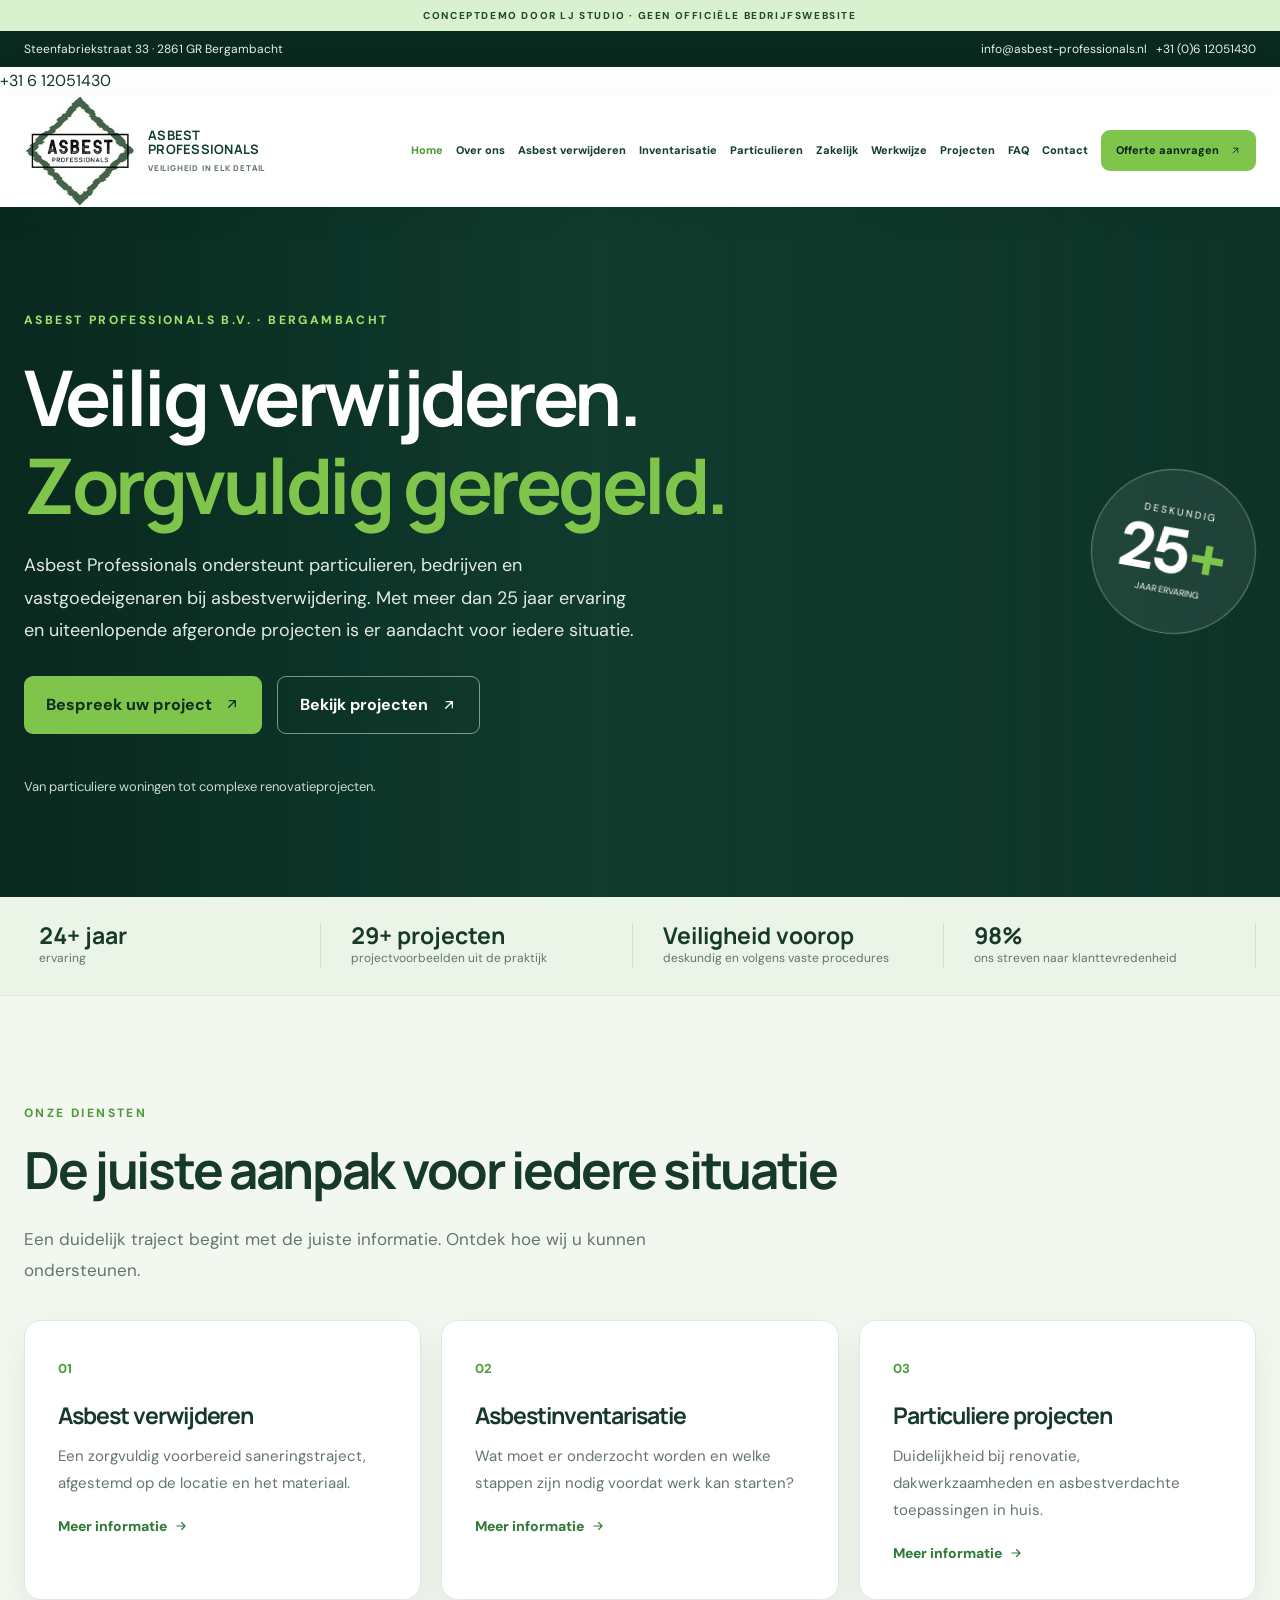
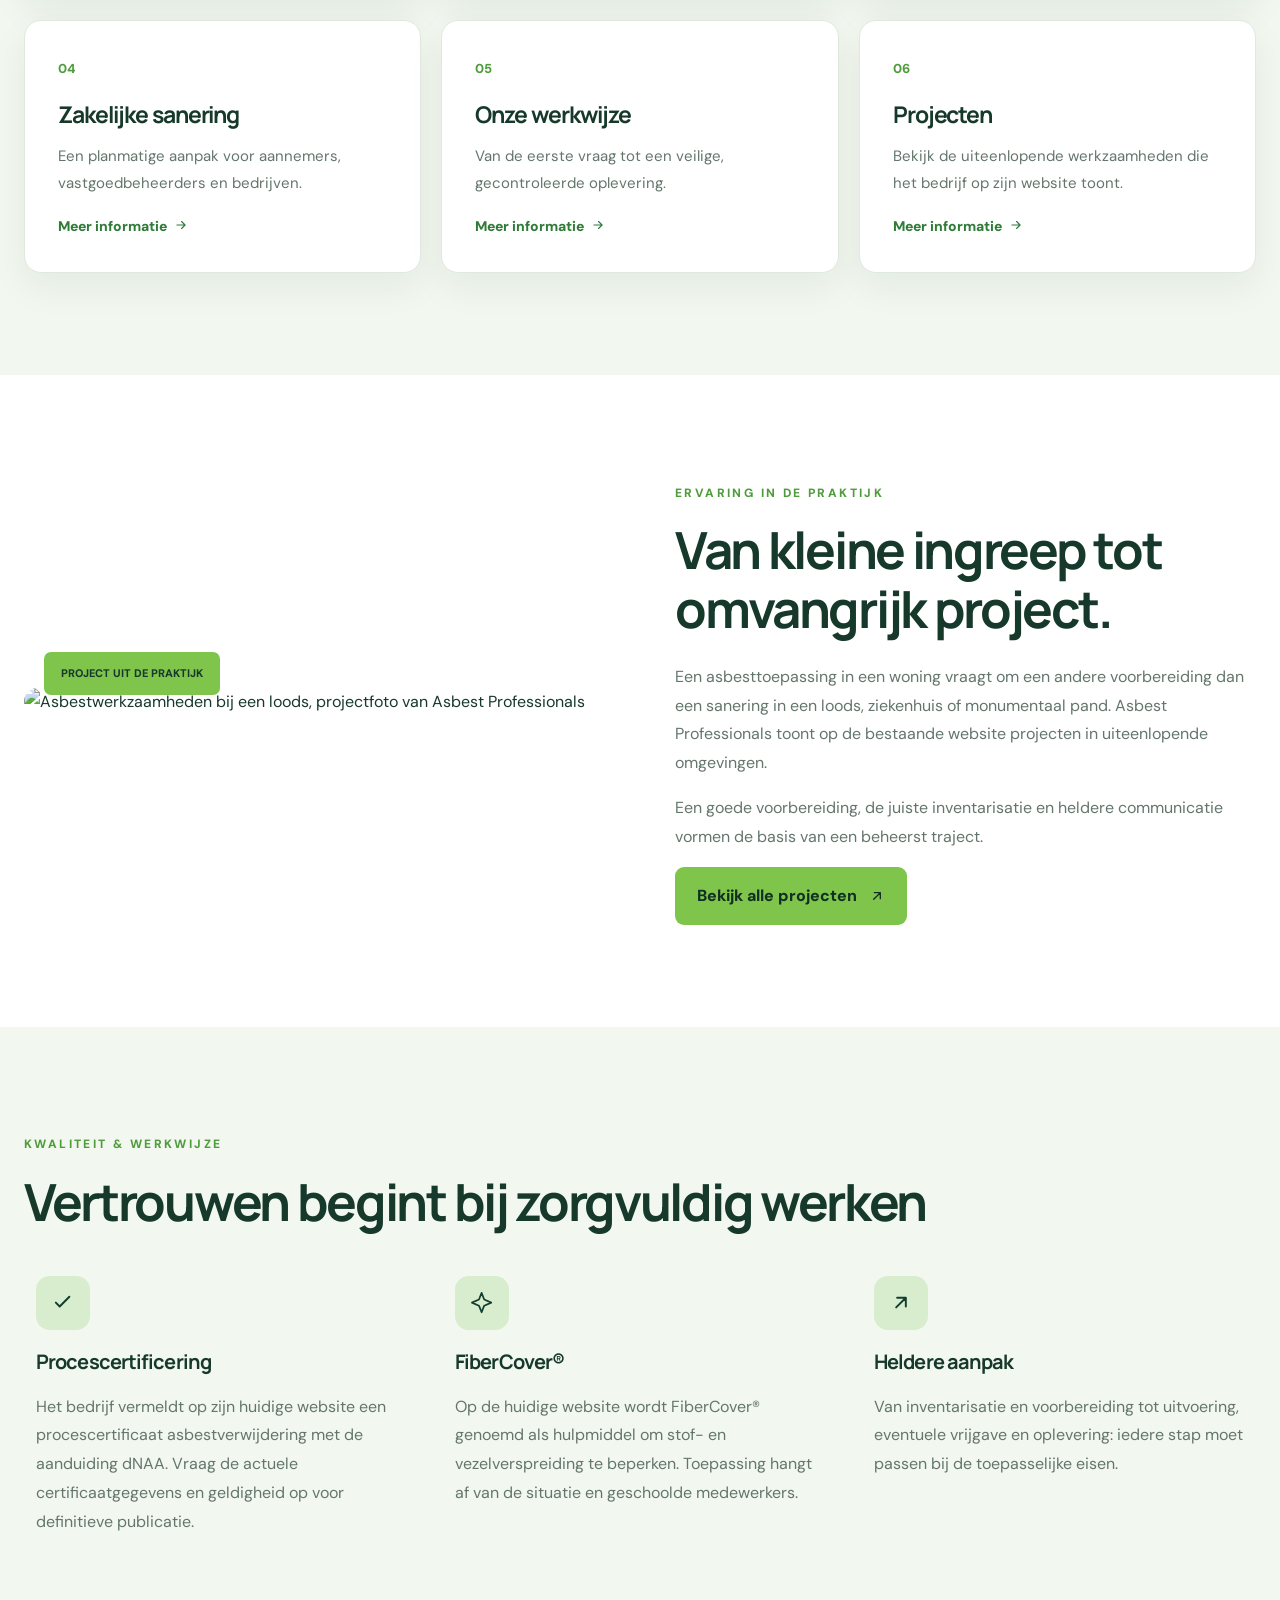
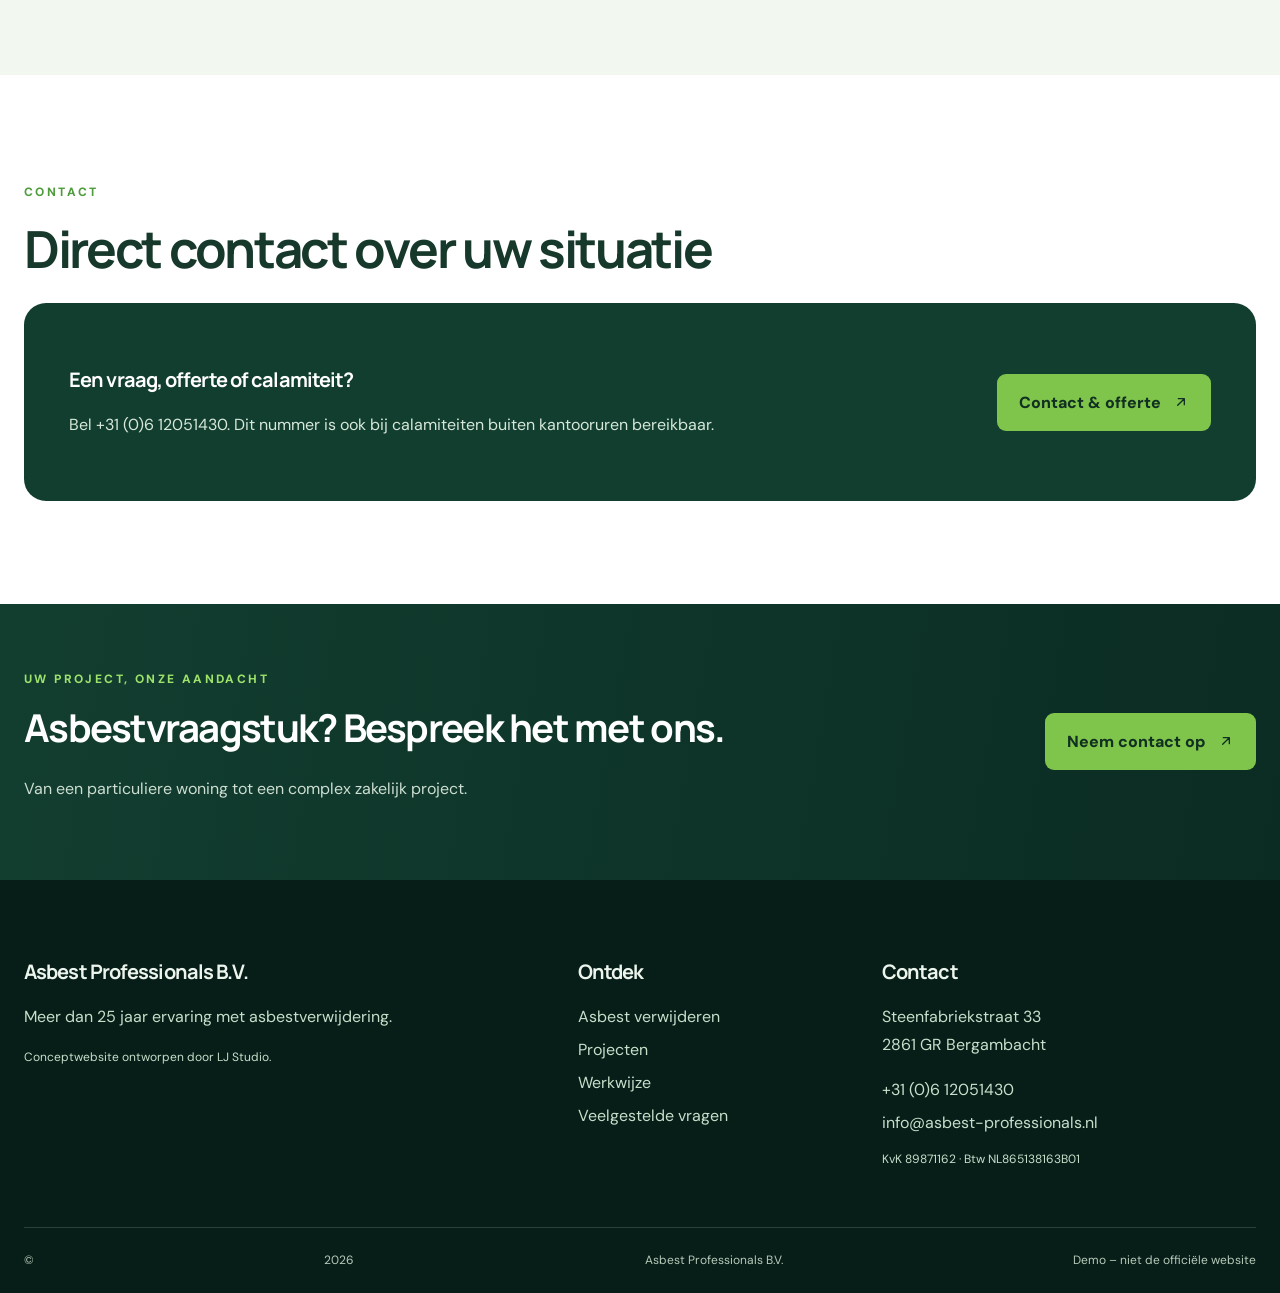
==== index.html @ bd868c4c "Update index.html" ====
<!DOCTYPE html>
<html lang="nl"><head><meta charset="utf-8"/><meta content="width=device-width,initial-scale=1" name="viewport"/><meta content="#123e30" name="theme-color"/><title>Asbest verwijderen in Bergambacht | Asbest Professionals B.V.</title><meta content="Asbest Professionals B.V. uit Bergambacht: asbestverwijdering voor particulieren en bedrijven. Bekijk projecten en vraag informatie aan." name="description"/><meta content="noindex,nofollow" name="robots"/><link href="https://www.asbest-professionals.nl/" rel="canonical"/><meta content="website" property="og:type"/><meta content="nl_NL" property="og:locale"/><meta content="Asbest verwijderen in Bergambacht" property="og:title"/><meta content="Asbest Professionals B.V. uit Bergambacht: asbestverwijdering voor particulieren en bedrijven. Bekijk projecten en vraag informatie aan." property="og:description"/><meta content="https://www.asbest-professionals.nl/" property="og:url"/><meta content="https://impro.usercontent.one/appid/oneComWsb/domain/asbest-professionals.nl/media/asbest-professionals.nl/onewebmedia/original-5F8E7474-5B0B-4ED8-800B-7B8C0228FE6B.jpeg?etag=%228b2d0-66694ba5%22&amp;quality=85&amp;sourceContentType=image%2Fjpeg" property="og:image"/><link href="./style.css" rel="stylesheet"/><script defer="" src="./script.js"></script><script type="application/ld+json">{"@context": "https://schema.org", "@type": "GeneralContractor", "name": "Asbest Professionals B.V.", "url": "https://www.asbest-professionals.nl/", "telephone": "+31612051430", "email": "info@asbest-professionals.nl", "address": {"@type": "PostalAddress", "streetAddress": "Steenfabriekstraat 33", "postalCode": "2861 GR", "addressLocality": "Bergambacht", "addressCountry": "NL"}}</script><style id="ljstudio-svg-icons">/* Consistente pictogrammen op mobiel, tablet en desktop */
.ui-arrow-icon{display:inline-block;width:1em;height:1em;min-width:1em;vertical-align:-.12em;flex:none;stroke:currentColor!important}
.ui-feature-icon{display:block;width:1.45rem;height:1.45rem;stroke:currentColor!important}
.icon-bubble .ui-arrow-icon{width:1.45rem;height:1.45rem}
a.button .ui-arrow-icon,a.ghost .ui-arrow-icon,a.nav-cta .ui-arrow-icon,a.text-link .ui-arrow-icon{margin-left:.28em}
.icon-bubble{display:inline-flex;align-items:center;justify-content:center}
</style></head><body><a class="skip" href="#inhoud">Direct naar inhoud</a><div class="demo">CONCEPTDEMO DOOR LJ STUDIO · GEEN OFFICIËLE BEDRIJFSWEBSITE</div><div class="utility"><div class="wrap"><span>Steenfabriekstraat 33 · 2861 GR Bergambacht</span><span><a href="mailto:info@asbest-professionals.nl">info@asbest-professionals.nl</a>   <a href="tel:+31612051430">+31 (0)6 12051430</a></span></div>
</div>
<header class="site-header">+31 6 12051430</a></div><header class="site-header"><div class="wrap header-inner"><a aria-label="Asbest Professionals – home" class="brand" href="./index.html"><img alt="Asbest Professionals B.V." class="site-logo" height="160" src="./assets/logo.png" width="160"/><span class="brand-words"><strong>ASBEST<br/>PROFESSIONALS</strong><small>VEILIGHEID IN ELK DETAIL</small></span></a><button aria-controls="mainnav" aria-expanded="false" class="menu-toggle" type="button">☰ <span>Menu</span></button><nav aria-label="Hoofdnavigatie" id="mainnav"><a class="current" href="./index.html">Home</a><a class="" href="./over-ons.html">Over ons</a><a class="" href="./asbest-verwijderen.html">Asbest verwijderen</a><a class="" href="./asbestinventarisatie.html">Inventarisatie</a><a class="" href="./particulieren.html">Particulieren</a><a class="" href="./zakelijk.html">Zakelijk</a><a class="" href="./werkwijze.html">Werkwijze</a><a class="" href="./projecten.html">Projecten</a><a class="" href="./veelgestelde-vragen.html">FAQ</a><a class="" href="./contact.html">Contact</a><a class="nav-cta" href="./contact.html">Offerte aanvragen <svg class="ui-arrow-icon" xmlns="http://www.w3.org/2000/svg" viewBox="0 0 24 24" fill="none" stroke="currentColor" stroke-width="2" stroke-linecap="round" stroke-linejoin="round" aria-hidden="true" focusable="false"><path d="M7 17 17 7M8 7h9v9"/></svg></a></nav></div></header><main id="inhoud"><section class="hero hero-slideshow"><div aria-hidden="true" class="hero-slides"><div class="hero-slide is-active" style='background-image:url("https://impro.usercontent.one/appid/oneComWsb/domain/asbest-professionals.nl/media/asbest-professionals.nl/onewebmedia/Loods%20Asten.jpg?quality=85")'></div><div class="hero-slide" style='background-image:url("https://impro.usercontent.one/appid/oneComWsb/domain/asbest-professionals.nl/media/asbest-professionals.nl/onewebmedia/E2162C01-E2D9-4B65-80A0-8608477ADD08%20-%20kopie3___serialized1.JPG?quality=85")'></div><div class="hero-slide" style='background-image:url("https://impro.usercontent.one/appid/oneComWsb/domain/asbest-professionals.nl/media/asbest-professionals.nl/onewebmedia/IMG_9490___serialized2.jpg?quality=85")'></div><div class="hero-slide" style='background-image:url("https://impro.usercontent.one/appid/oneComWsb/domain/asbest-professionals.nl/media/asbest-professionals.nl/onewebmedia/IMG_9361___serialized3.jpg?quality=85")'></div></div><div aria-hidden="true" class="hero-slide-overlay"></div><div class="wrap hero-grid"><div class="hero-content"><span class="eyebrow">ASBEST PROFESSIONALS B.V. · BERGAMBACHT</span><h1>Veilig verwijderen.<br/><em>Zorgvuldig geregeld.</em></h1><p>Asbest Professionals ondersteunt particulieren, bedrijven en vastgoedeigenaren bij asbestverwijdering. Met meer dan 25 jaar ervaring en uiteenlopende afgeronde projecten is er aandacht voor iedere situatie.</p><div class="hero-actions"><a class="button" href="contact.html">Bespreek uw project <span aria-hidden="true"><svg class="ui-arrow-icon" xmlns="http://www.w3.org/2000/svg" viewBox="0 0 24 24" fill="none" stroke="currentColor" stroke-width="2" stroke-linecap="round" stroke-linejoin="round" aria-hidden="true" focusable="false"><path d="M7 17 17 7M8 7h9v9"/></svg></span></a><a class="ghost" href="./projecten.html">Bekijk projecten <svg class="ui-arrow-icon" xmlns="http://www.w3.org/2000/svg" viewBox="0 0 24 24" fill="none" stroke="currentColor" stroke-width="2" stroke-linecap="round" stroke-linejoin="round" aria-hidden="true" focusable="false"><path d="M7 17 17 7M8 7h9v9"/></svg></a></div><div class="hero-caption">Van particuliere woningen tot complexe renovatieprojecten.</div></div><div class="hero-stamp"><span>DESKUNDIG</span><strong>25<span>+</span></strong><small>JAAR ERVARING</small></div></div></section><div class="trust-strip"><div class="wrap trust-grid"><div><strong class="count-number" data-count="25" data-suffix="+ jaar">25+ jaar</strong><span>ervaring </span></div><div><strong class="count-number" data-count="30" data-suffix="+ projecten">30+ projecten</strong><span>projectvoorbeelden uit de praktijk</span></div><div><strong class="trust-word">Veiligheid voorop</strong><span>deskundig en volgens vaste procedures</span></div><div><strong class="count-number" data-count="100" data-suffix="%">100%</strong><span>ons streven naar klanttevredenheid</span></div></div></div><section class="section soft"><div class="wrap"><span class="eyebrow">ONZE DIENSTEN</span><h2>De juiste aanpak voor iedere situatie</h2><p class="section-lead">Een duidelijk traject begint met de juiste informatie. Ontdek hoe wij u kunnen ondersteunen.</p><div class="cards"><article class="card"><span class="card-no">01</span><h3>Asbest verwijderen</h3><p>Een zorgvuldig voorbereid saneringstraject, afgestemd op de locatie en het materiaal.</p><a class="text-link" href="./asbest-verwijderen.html">Meer informatie <span aria-hidden="true"><svg class="ui-arrow-icon" xmlns="http://www.w3.org/2000/svg" viewBox="0 0 24 24" fill="none" stroke="currentColor" stroke-width="2" stroke-linecap="round" stroke-linejoin="round" aria-hidden="true" focusable="false"><path d="M5 12h14m-6-6 6 6-6 6"/></svg></span></a></article><article class="card"><span class="card-no">02</span><h3>Asbestinventarisatie</h3><p>Wat moet er onderzocht worden en welke stappen zijn nodig voordat werk kan starten?</p><a class="text-link" href="./asbestinventarisatie.html">Meer informatie <span aria-hidden="true"><svg class="ui-arrow-icon" xmlns="http://www.w3.org/2000/svg" viewBox="0 0 24 24" fill="none" stroke="currentColor" stroke-width="2" stroke-linecap="round" stroke-linejoin="round" aria-hidden="true" focusable="false"><path d="M5 12h14m-6-6 6 6-6 6"/></svg></span></a></article><article class="card"><span class="card-no">03</span><h3>Particuliere projecten</h3><p>Duidelijkheid bij renovatie, dakwerkzaamheden en asbestverdachte toepassingen in huis.</p><a class="text-link" href="./particulieren.html">Meer informatie <span aria-hidden="true"><svg class="ui-arrow-icon" xmlns="http://www.w3.org/2000/svg" viewBox="0 0 24 24" fill="none" stroke="currentColor" stroke-width="2" stroke-linecap="round" stroke-linejoin="round" aria-hidden="true" focusable="false"><path d="M5 12h14m-6-6 6 6-6 6"/></svg></span></a></article><article class="card"><span class="card-no">04</span><h3>Zakelijke sanering</h3><p>Een planmatige aanpak voor aannemers, vastgoedbeheerders en bedrijven.</p><a class="text-link" href="./zakelijk.html">Meer informatie <span aria-hidden="true"><svg class="ui-arrow-icon" xmlns="http://www.w3.org/2000/svg" viewBox="0 0 24 24" fill="none" stroke="currentColor" stroke-width="2" stroke-linecap="round" stroke-linejoin="round" aria-hidden="true" focusable="false"><path d="M5 12h14m-6-6 6 6-6 6"/></svg></span></a></article><article class="card"><span class="card-no">05</span><h3>Onze werkwijze</h3><p>Van de eerste vraag tot een veilige, gecontroleerde oplevering.</p><a class="text-link" href="./werkwijze.html">Meer informatie <span aria-hidden="true"><svg class="ui-arrow-icon" xmlns="http://www.w3.org/2000/svg" viewBox="0 0 24 24" fill="none" stroke="currentColor" stroke-width="2" stroke-linecap="round" stroke-linejoin="round" aria-hidden="true" focusable="false"><path d="M5 12h14m-6-6 6 6-6 6"/></svg></span></a></article><article class="card"><span class="card-no">06</span><h3>Projecten</h3><p>Bekijk de uiteenlopende werkzaamheden die het bedrijf op zijn website toont.</p><a class="text-link" href="./projecten.html">Meer informatie <span aria-hidden="true"><svg class="ui-arrow-icon" xmlns="http://www.w3.org/2000/svg" viewBox="0 0 24 24" fill="none" stroke="currentColor" stroke-width="2" stroke-linecap="round" stroke-linejoin="round" aria-hidden="true" focusable="false"><path d="M5 12h14m-6-6 6 6-6 6"/></svg></span></a></article></div></div></section><section class="section"><div class="wrap feature"><div class="feature-image"><img alt="Asbestwerkzaamheden bij een loods, projectfoto van Asbest Professionals" loading="lazy" src="https://impro.usercontent.one/appid/oneComWsb/domain/asbest-professionals.nl/media/asbest-professionals.nl/onewebmedia/Asten.jpg?etag=%227288a-66f4152c%22&amp;quality=85&amp;sourceContentType=image%2Fjpeg"/><span class="image-tag">PROJECT UIT DE PRAKTIJK</span></div><div><span class="eyebrow">ERVARING IN DE PRAKTIJK</span><h2>Van kleine ingreep tot omvangrijk project.</h2><p>Een asbesttoepassing in een woning vraagt om een andere voorbereiding dan een sanering in een loods, ziekenhuis of monumentaal pand. Asbest Professionals toont op de bestaande website projecten in uiteenlopende omgevingen.</p><p>Een goede voorbereiding, de juiste inventarisatie en heldere communicatie vormen de basis van een beheerst traject.</p><a class="button" href="projecten.html">Bekijk alle projecten <span aria-hidden="true"><svg class="ui-arrow-icon" xmlns="http://www.w3.org/2000/svg" viewBox="0 0 24 24" fill="none" stroke="currentColor" stroke-width="2" stroke-linecap="round" stroke-linejoin="round" aria-hidden="true" focusable="false"><path d="M7 17 17 7M8 7h9v9"/></svg></span></a></div></div></section><section class="section soft"><div class="wrap"><span class="eyebrow">KWALITEIT &amp; WERKWIJZE</span><h2>Vertrouwen begint bij zorgvuldig werken</h2><div class="info-grid"><article><span class="icon-bubble"><svg class="ui-feature-icon" xmlns="http://www.w3.org/2000/svg" viewBox="0 0 24 24" fill="none" stroke="currentColor" stroke-width="2" stroke-linecap="round" stroke-linejoin="round" aria-hidden="true" focusable="false"><path d="m5 12 4 4L19 6"/></svg></span><h3>Procescertificering</h3><p>Het bedrijf vermeldt op zijn huidige website een procescertificaat asbestverwijdering met de aanduiding dNAA. Vraag de actuele certificaatgegevens en geldigheid op voor definitieve publicatie.</p></article><article><span class="icon-bubble"><svg class="ui-feature-icon" xmlns="http://www.w3.org/2000/svg" viewBox="0 0 24 24" fill="none" stroke="currentColor" stroke-width="1.8" stroke-linecap="round" stroke-linejoin="round" aria-hidden="true" focusable="false"><path d="m12 2 2.7 6.8L22 12l-7.3 3.2L12 22l-2.7-6.8L2 12l7.3-3.2L12 2Z"/></svg></span><h3>FiberCover®</h3><p>Op de huidige website wordt FiberCover® genoemd als hulpmiddel om stof- en vezelverspreiding te beperken. Toepassing hangt af van de situatie en geschoolde medewerkers.</p></article><article><span class="icon-bubble"><svg class="ui-arrow-icon" xmlns="http://www.w3.org/2000/svg" viewBox="0 0 24 24" fill="none" stroke="currentColor" stroke-width="2" stroke-linecap="round" stroke-linejoin="round" aria-hidden="true" focusable="false"><path d="M7 17 17 7M8 7h9v9"/></svg></span><h3>Heldere aanpak</h3><p>Van inventarisatie en voorbereiding tot uitvoering, eventuele vrijgave en oplevering: iedere stap moet passen bij de toepasselijke eisen.</p></article></div></div></section><section class="section"><div class="wrap"><span class="eyebrow">CONTACT</span><h2>Direct contact over uw situatie</h2><div class="contact-promo"><div><h3>Een vraag, offerte of calamiteit?</h3><p>Bel +31 (0)6 12051430. Dit nummer is ook bij calamiteiten buiten kantooruren bereikbaar.</p></div><a class="button" href="contact.html">Contact &amp; offerte <span aria-hidden="true"><svg class="ui-arrow-icon" xmlns="http://www.w3.org/2000/svg" viewBox="0 0 24 24" fill="none" stroke="currentColor" stroke-width="2" stroke-linecap="round" stroke-linejoin="round" aria-hidden="true" focusable="false"><path d="M7 17 17 7M8 7h9v9"/></svg></span></a></div></div></section></main><section class="cta-band"><div class="wrap cta-flex"><div><span class="eyebrow">UW PROJECT, ONZE AANDACHT</span><h2>Asbestvraagstuk? Bespreek het met ons.</h2><p>Van een particuliere woning tot een complex zakelijk project.</p></div><a class="button" href="contact.html">Neem contact op <span aria-hidden="true"><svg class="ui-arrow-icon" xmlns="http://www.w3.org/2000/svg" viewBox="0 0 24 24" fill="none" stroke="currentColor" stroke-width="2" stroke-linecap="round" stroke-linejoin="round" aria-hidden="true" focusable="false"><path d="M7 17 17 7M8 7h9v9"/></svg></span></a></div></section><footer><div class="wrap footer-grid"><div><h3>Asbest Professionals B.V.</h3><p>Meer dan 25 jaar ervaring met asbestverwijdering.</p><p class="fine">Conceptwebsite ontworpen door LJ Studio.</p></div><div><h3>Ontdek</h3><a href="./asbest-verwijderen.html">Asbest verwijderen</a><a href="./projecten.html">Projecten</a><a href="./werkwijze.html">Werkwijze</a><a href="./veelgestelde-vragen.html">Veelgestelde vragen</a></div><div><h3>Contact</h3><p>Steenfabriekstraat 33<br/>2861 GR Bergambacht</p><a href="tel:+31612051430">+31 (0)6 12051430</a><a href="mailto:info@asbest-professionals.nl">info@asbest-professionals.nl</a><p class="fine">KvK 89871162 · Btw NL865138163B01</p></div></div><div class="wrap footer-bottom">© <span id="year">2026</span> Asbest Professionals B.V. <span>Demo – niet de officiële website</span></div></footer></body></html>
---- style.css ----
@import url('https://fonts.googleapis.com/css2?family=DM+Sans:wght@400;500;600;700&family=Manrope:wght@400;500;600;700;800&display=swap');:root{--forest:#123e30;--dark:#09291f;--green:#7fc44b;--leaf:#4e9c3b;--pale:#f2f7ef;--ink:#17392c;--muted:#64766c;--border:#e0e9df}*{box-sizing:border-box}html{scroll-behavior:smooth}body{margin:0;color:var(--ink);font:16px/1.7 'DM Sans',Arial,sans-serif;background:white}h1,h2,h3{font-family:Manrope,Arial,sans-serif;line-height:1.15;letter-spacing:-.045em}h1{font-size:clamp(2.8rem,6vw,5.8rem);margin:20px 0}h2{font-size:clamp(2rem,4vw,3.6rem);margin:15px 0 25px}h3{font-size:1.25rem}p{line-height:1.8}a{color:inherit;text-decoration:none}a:hover{color:var(--leaf)}button,input,textarea,select{font:inherit}.wrap{width:min(1240px,calc(100% - 48px));margin:auto}.skip{position:absolute;top:-100px;left:10px;background:white;padding:10px;z-index:100}.skip:focus{top:10px}.demo{background:#d9f1cf;color:#214c29;text-align:center;padding:7px 12px;font-size:10px;font-weight:800;letter-spacing:.16em}.utility{background:var(--dark);color:#e3efe7;font-size:12px;padding:8px 0}.utility .wrap{display:flex;justify-content:space-between;gap:12px;flex-wrap:wrap}.site-header{position:sticky;top:0;background:#fff;z-index:50;box-shadow:0 8px 28px #102e2112}.header-inner{display:flex;align-items:center;justify-content:space-between;gap:22px;min-height:94px}.brand{display:flex;align-items:center;gap:12px;flex-shrink:0}.brand-icon{width:54px;height:54px;border-radius:14px;background:var(--forest);display:grid;place-items:center;color:white;font-weight:800;font-size:21px;letter-spacing:-.09em}.brand-icon span{color:var(--green)}.brand-words{font-size:14px;font-weight:800;line-height:1.1;letter-spacing:.025em}.brand-words strong,.brand-words small{display:block}.brand-words strong{color:var(--leaf)}.brand-words small{font-size:8px;letter-spacing:.2em;margin-top:5px;color:var(--muted)}nav{display:flex;align-items:center;gap:13px;flex-wrap:wrap;justify-content:flex-end}nav a{font-size:11px;font-weight:800;white-space:nowrap}nav a.current{color:var(--leaf)}nav .nav-cta{background:var(--green);color:var(--dark);padding:11px 15px;border-radius:9px}.menu-toggle{display:none;border:1px solid var(--border);background:white;padding:10px 14px;border-radius:9px}.eyebrow{font-size:12px;font-weight:800;letter-spacing:.2em;color:var(--leaf)}.hero{background:linear-gradient(90deg,#09291ff7 0%,#123e30e8 45%,#123e3080 100%),var(--hero-image) center/cover;min-height:690px;color:white;display:flex;align-items:center}.hero-grid{display:flex;align-items:center;justify-content:space-between;gap:20px}.hero-content{max-width:810px;padding:85px 0}.hero h1 em{font-style:normal;color:var(--green)}.hero p{max-width:620px;color:#e0ebe3;font-size:18px}.hero .eyebrow,.page-hero .eyebrow,.cta-band .eyebrow{color:#9de26b}.hero-actions{display:flex;align-items:center;gap:15px;flex-wrap:wrap;margin-top:30px}.button{display:inline-flex;align-items:center;gap:25px;justify-content:space-between;background:var(--green);border:0;border-radius:9px;color:#113021;font-weight:800;padding:15px 22px;cursor:pointer;transition:transform .2s}.button:hover{color:#113021;transform:translateY(-2px)}.ghost{border:1px solid #ffffff7a;border-radius:9px;padding:14px 22px;color:white;font-weight:700}.ghost:hover{color:white;background:#ffffff1c}.hero-caption{margin-top:42px;font-size:13px;color:#c7ddcc}.hero-stamp{border:1px solid #ffffff55;border-radius:100%;width:165px;height:165px;flex-shrink:0;display:flex;align-items:center;justify-content:center;flex-direction:column;transform:rotate(10deg);background:#ffffff12;backdrop-filter:blur(5px)}.hero-stamp>span{font-size:10px;letter-spacing:.2em}.hero-stamp strong{font-size:64px;line-height:1}.hero-stamp strong span{color:var(--green)}.hero-stamp small{font-size:9px}.trust-strip{background:#eaf4e7;border-bottom:1px solid var(--border)}.trust-grid{display:grid;grid-template-columns:repeat(4,1fr);gap:15px;padding:26px 0}.trust-grid>div{display:flex;flex-direction:column;border-right:1px solid #cfe2ce;padding-left:15px}.trust-grid strong{font-size:23px;font-family:Manrope}.trust-grid span{font-size:12px;color:var(--muted)}.section{padding:clamp(65px,8vw,115px) 0}.soft{background:var(--pale)}.section-lead{max-width:710px;color:var(--muted);font-size:17px;margin-bottom:35px}.cards{display:grid;grid-template-columns:repeat(3,1fr);gap:20px}.card{background:white;padding:33px;border:1px solid var(--border);border-radius:17px;box-shadow:0 14px 36px #173b2710;transition:transform .2s}.card:hover{transform:translateY(-4px)}.card-no{color:var(--leaf);font-weight:800;font-size:13px}.card h3{font-size:23px;margin:20px 0 10px}.card p{color:var(--muted);font-size:15px}.text-link{color:#317b39;font-weight:800;font-size:14px}.feature{display:grid;grid-template-columns:1fr 1fr;gap:70px;align-items:center}.feature-image{position:relative}.feature-image img{width:100%;height:490px;object-fit:cover;border-radius:20px}.image-tag{position:absolute;bottom:20px;left:20px;background:var(--green);padding:12px 17px;border-radius:7px;font-size:11px;font-weight:800}.feature p{color:var(--muted)}.info-grid{display:grid;grid-template-columns:repeat(3,1fr);gap:25px}.info-grid article{padding:20px 12px}.info-grid p{color:var(--muted)}.icon-bubble{display:grid;place-items:center;width:54px;height:54px;background:#d7edcd;border-radius:14px;color:var(--forest);font-size:24px;font-weight:800}.contact-promo{background:var(--forest);color:white;border-radius:22px;padding:45px;display:flex;align-items:center;justify-content:space-between;gap:30px}.contact-promo p{color:#d6e8da}.page-hero{background:radial-gradient(circle at 85% 10%,#2f7252,transparent 45%),linear-gradient(115deg,#09291f,#164632);color:white;padding:100px 0}.page-hero h1{max-width:900px}.page-hero p{font-size:18px;color:#dcebe0;max-width:750px}.article-layout{display:grid;grid-template-columns:minmax(0,1fr) 320px;gap:70px}.prose{max-width:780px;margin-bottom:55px}.prose h2{font-size:clamp(1.7rem,3vw,2.5rem)}.prose p{color:#526a5b}.sidebar,.contact-details{background:var(--pale);padding:32px;border-radius:18px;align-self:start}.sidebar p,.contact-details p{color:#516859}.faq{max-width:900px}.faq details{border-bottom:1px solid var(--border);padding:22px 0}.faq summary{font-weight:800;cursor:pointer}.faq p{color:var(--muted)}.project-grid{display:grid;grid-template-columns:repeat(3,1fr);gap:24px}.project-card{border:1px solid var(--border);border-radius:17px;overflow:hidden;background:white}.project-photo img{width:100%;height:190px;object-fit:cover;display:block}.project-copy{padding:25px}.project-copy span{color:var(--leaf);font-size:11px;font-weight:800;letter-spacing:.12em}.project-copy p{font-size:13px;color:var(--muted)}.contact-layout{display:grid;grid-template-columns:minmax(0,1fr) 340px;gap:45px}.form-box{border:1px solid var(--border);border-radius:20px;padding:38px}.form-box h2{font-size:2rem}.form-grid{display:grid;grid-template-columns:1fr 1fr;gap:18px}.form-box label{display:block;font-size:13px;font-weight:800;margin-bottom:20px}.form-box input:not([type=checkbox]),.form-box select,.form-box textarea{display:block;width:100%;border:1px solid #cddccc;border-radius:8px;padding:12px;margin-top:8px;background:white}.form-box textarea{resize:vertical}.consent{display:flex!important;align-items:flex-start;gap:10px}.consent input{margin-top:6px}.form-note,.fine{font-size:12px;color:var(--muted)}.notice{background:#e3f0db;padding:18px;border-left:4px solid var(--leaf);border-radius:8px}.cta-band{background:linear-gradient(100deg,#123e30,#0b2c23);padding:60px 0;color:white}.cta-flex{display:flex;align-items:center;justify-content:space-between;gap:35px}.cta-flex h2{font-size:clamp(1.8rem,3vw,3rem)}.cta-flex p{color:#cdded2}footer{background:#071e18;color:#ecf5ed;padding:60px 0 22px}.footer-grid{display:grid;grid-template-columns:2fr 1fr 1.5fr;gap:55px}.footer-grid a{display:block;color:#c6dfcb;margin:6px 0}.footer-grid p{color:#c6dfcb}.footer-bottom{display:flex;justify-content:space-between;gap:15px;flex-wrap:wrap;border-top:1px solid #ffffff26;margin-top:45px;padding-top:22px;color:#b7cbbb;font-size:12px}@media(max-width:1150px){.header-inner{flex-wrap:wrap;padding:15px 0}nav{justify-content:flex-start;width:100%}.hero-stamp{display:none}}@media(max-width:750px){.wrap{width:min(100% - 32px,1240px)}.utility{display:none}.header-inner{min-height:75px;flex-wrap:nowrap}.menu-toggle{display:block;margin-left:auto}nav{display:none;position:absolute;top:100%;left:0;right:0;background:white;padding:20px 18px;box-shadow:0 18px 30px #0002;max-height:70vh;overflow-y:auto}nav.open{display:flex;flex-direction:column;align-items:stretch}nav a{font-size:14px;padding:8px}.hero{min-height:610px}.hero-content{padding:70px 0}.hero p{font-size:16px}.trust-grid,.cards,.info-grid,.project-grid,.feature,.article-layout,.contact-layout,.footer-grid{grid-template-columns:1fr}.trust-grid{grid-template-columns:1fr 1fr}.feature{gap:25px}.feature-image img{height:300px}.form-grid{grid-template-columns:1fr;gap:0}.form-box{padding:22px}.cta-flex,.contact-promo{flex-direction:column;align-items:flex-start}.page-hero{padding:70px 0}.section{padding:65px 0}}@media(prefers-reduced-motion:reduce){html{scroll-behavior:auto}*{transition:none!important}}

.site-logo {
  width: 110px;
  height: auto;
  display: block;
  object-fit: contain;
}

@media (max-width: 768px) {
  .site-logo {
    width: 85px;
  }
}

/* Origineel bedrijfslogo - gedeelde opmaak */
.site-header .brand{display:flex;align-items:center;flex-shrink:0;min-width:0}
.site-header .site-logo{display:block;width:112px;max-width:100%;height:auto;object-fit:contain}
@media(max-width:750px){.site-header .site-logo{width:84px}}

/* Herstelde slogan naast het originele bedrijfslogo */
.site-header .brand{gap:12px;min-width:0}
.site-header .brand-words{display:block;min-width:0;font-family:Manrope,Arial,sans-serif;font-size:13px;line-height:1.15;letter-spacing:.02em;font-weight:800}
.site-header .brand-words strong{display:block;color:var(--forest)}
.site-header .brand-words small{display:block;margin-top:5px;font-size:8px;line-height:1.4;letter-spacing:.10em;color:var(--muted)}
@media(max-width:750px){.site-header .brand{gap:8px}.site-header .brand-words{font-size:10px}.site-header .brand-words small{font-size:7px;letter-spacing:0}.site-header .site-logo{width:76px}.site-header .menu-toggle{padding:8px 10px}}

/* Statistieken: leesbaar op mobiel en tablet */
.trust-grid .count-number,.trust-grid .trust-word{display:block;font-variant-numeric:tabular-nums;line-height:1.12;overflow-wrap:normal;}
.trust-grid>div{min-width:0;}
@media(max-width:600px){.trust-grid .count-number,.trust-grid .trust-word{font-size:clamp(1.25rem,5vw,1.85rem)}.trust-grid>div span{overflow-wrap:anywhere}}
@media(prefers-reduced-motion:reduce){*,*::before,*::after{scroll-behavior:auto!important}}

/* Homepage: rustige projectfotoslider; tekst blijft vast en leesbaar */
.hero-slideshow{position:relative;isolation:isolate;overflow:hidden;background:#09291f}
.hero-slideshow .hero-slides,.hero-slideshow .hero-slide,.hero-slideshow .hero-slide-overlay{position:absolute;inset:0;pointer-events:none}
.hero-slideshow .hero-slides{z-index:-2}
.hero-slideshow .hero-slide{background-position:center;background-size:cover;background-repeat:no-repeat;opacity:0;transition:opacity 1.15s ease-in-out;will-change:opacity}
.hero-slideshow .hero-slide.is-active{opacity:1}
.hero-slideshow .hero-slide-overlay{z-index:-1;background:linear-gradient(90deg,rgba(9,41,31,.97) 0%,rgba(18,62,48,.86) 46%,rgba(18,62,48,.50) 100%)}
.hero-slideshow .hero-grid{position:relative;z-index:1}
@media(max-width:750px){.hero-slideshow .hero-slide-overlay{background:linear-gradient(90deg,rgba(9,41,31,.94),rgba(9,41,31,.73))}.hero-slideshow .hero-slide{background-position:center}}
@media(prefers-reduced-motion:reduce){.hero-slideshow .hero-slide{transition:none!important}}

/* LJ Studio: interactieve werkwijze en subtiele animaties */
.process-showcase{margin:28px 0 44px;border:1px solid var(--border);border-radius:24px;overflow:hidden;background:#f6f9f4;box-shadow:0 14px 36px #123e3010}
.process-track{display:grid;grid-template-columns:repeat(4,minmax(0,1fr));background:#fff;border-bottom:1px solid var(--border)}
.process-step{position:relative;min-width:0;border:0;background:transparent;color:var(--ink);padding:20px 6px 16px;display:flex;align-items:center;flex-direction:column;gap:8px;cursor:pointer;font-size:clamp(11px,1.3vw,14px);font-weight:700;line-height:1.25}
.process-step:after{content:"";position:absolute;bottom:0;left:12%;right:12%;height:3px;background:transparent;border-radius:4px}
.process-step.is-current:after{background:var(--leaf)}.process-step.is-current .process-step-icon{background:var(--forest);color:#fff;transform:scale(1.07)}
.process-step-icon{display:grid;place-items:center;width:46px;height:46px;border-radius:50%;background:#e6efe3;color:var(--forest);font-size:25px;transition:transform .3s,background .3s,color .3s}
.process-step:focus-visible,.process-pause:focus-visible{outline:3px solid var(--leaf);outline-offset:-3px}
.process-display{display:grid;grid-template-columns:170px minmax(0,1fr);align-items:center;gap:28px;padding:32px clamp(20px,4vw,48px);min-height:225px}
.process-art{height:142px;width:142px;border-radius:50%;display:grid;place-items:center;background:linear-gradient(140deg,#d6ead0,#e9f2e4);position:relative;isolation:isolate}
.process-art-icon{font-size:68px;line-height:1;color:var(--forest);z-index:1;animation:process-pop .55s both}
.process-art-orbit{position:absolute;inset:8px;border:2px dashed #83ae7a;border-radius:50%;animation:process-spin 16s linear infinite}
.process-kicker{font-size:12px;letter-spacing:.13em;font-weight:800;color:var(--leaf)}.process-heading{margin:6px 0 8px;font-size:clamp(22px,3vw,32px)}.process-copy{margin:0;max-width:60ch}
.process-controls{padding:12px 22px 18px;display:flex;justify-content:space-between;align-items:center;gap:12px;flex-wrap:wrap}
.process-pause{background:transparent;border:1px solid #a4bda4;border-radius:999px;padding:7px 15px;cursor:pointer;color:var(--forest);font-weight:700}.process-hint{font-size:12px;color:var(--muted)}
@keyframes process-pop{from{transform:scale(.6);opacity:0}to{transform:scale(1);opacity:1}}@keyframes process-spin{to{transform:rotate(360deg)}}
@media(max-width:600px){.process-display{grid-template-columns:1fr;justify-items:center;text-align:center;gap:14px;padding:24px 16px}.process-art{height:104px;width:104px}.process-art-icon{font-size:49px}.process-step{padding:12px 3px;font-size:10px;overflow-wrap:anywhere}.process-step-icon{height:34px;width:34px;font-size:19px}.process-controls{justify-content:center}.process-hint{display:none}}
@media(prefers-reduced-motion:reduce){.process-art-icon,.process-art-orbit{animation:none!important}.process-step-icon{transition:none}}
/* Zachte entree van kaarten: alleen na JS-activatie */
.js-motion .motion-reveal{opacity:0;transform:translateY(13px);transition:opacity .55s ease,transform .55s ease}.js-motion .motion-reveal.is-visible{opacity:1;transform:none}
@media(prefers-reduced-motion:reduce){.js-motion .motion-reveal{opacity:1;transform:none;transition:none}}
/* Compacte mobiele contactactie; laat ruimte voor vaste knop */
.mobile-contact-bar{display:none}
@media(max-width:750px){body.has-mobile-contact{padding-bottom:76px}.mobile-contact-bar{display:grid;grid-template-columns:1fr 1fr;gap:10px;position:fixed;bottom:0;left:0;right:0;z-index:80;padding:10px max(12px,env(safe-area-inset-right)) calc(10px + env(safe-area-inset-bottom)) max(12px,env(safe-area-inset-left));background:#fff;box-shadow:0 -5px 25px #102e2125}.mobile-contact-bar a{display:flex;align-items:center;justify-content:center;min-height:46px;border-radius:9px;background:var(--forest);color:#fff;font-size:14px;font-weight:700;text-align:center;line-height:1.2}.mobile-contact-bar a:first-child{background:#e8f0e5;color:var(--forest)}.mobile-contact-bar a:focus-visible{outline:3px solid var(--leaf);outline-offset:2px}}
/* Pijltjes netjes op mobiel en tablet */
.button,
.ghost,
.nav-cta {
  display: inline-flex;
  align-items: center;
  justify-content: center;
  gap: 8px;
  text-align: center;
}

.button span[aria-hidden="true"],
.ghost span[aria-hidden="true"] {
  display: inline-block;
  flex-shrink: 0;
  font-family: Arial, sans-serif;
  font-style: normal;
  font-variant-emoji: text;
  line-height: 1;
}

@media (max-width: 768px) {
  .button,
  .ghost,
  .nav-cta {
    flex-wrap: wrap;
  }
}

/* Mobiele navigatie: groene menuknop */
.menu-toggle {
    color: #123e30 !important;
    -webkit-text-fill-color: #123e30;
}

.menu-toggle span {
    color: #123e30 !important;
}

/* Navigatie: leesbare groene tekst */
.site-header nav a:not(.nav-cta) {
  color: #123e30;
}

.site-header nav a.current:not(.nav-cta),
.site-header nav a:hover:not(.nav-cta) {
  color: #4e9c3b;
}

@media (max-width: 750px) {
  .site-header nav.open {
    background: #ffffff;
  }

  .site-header nav.open a:not(.nav-cta) {
    color: #123e30;
  }
}
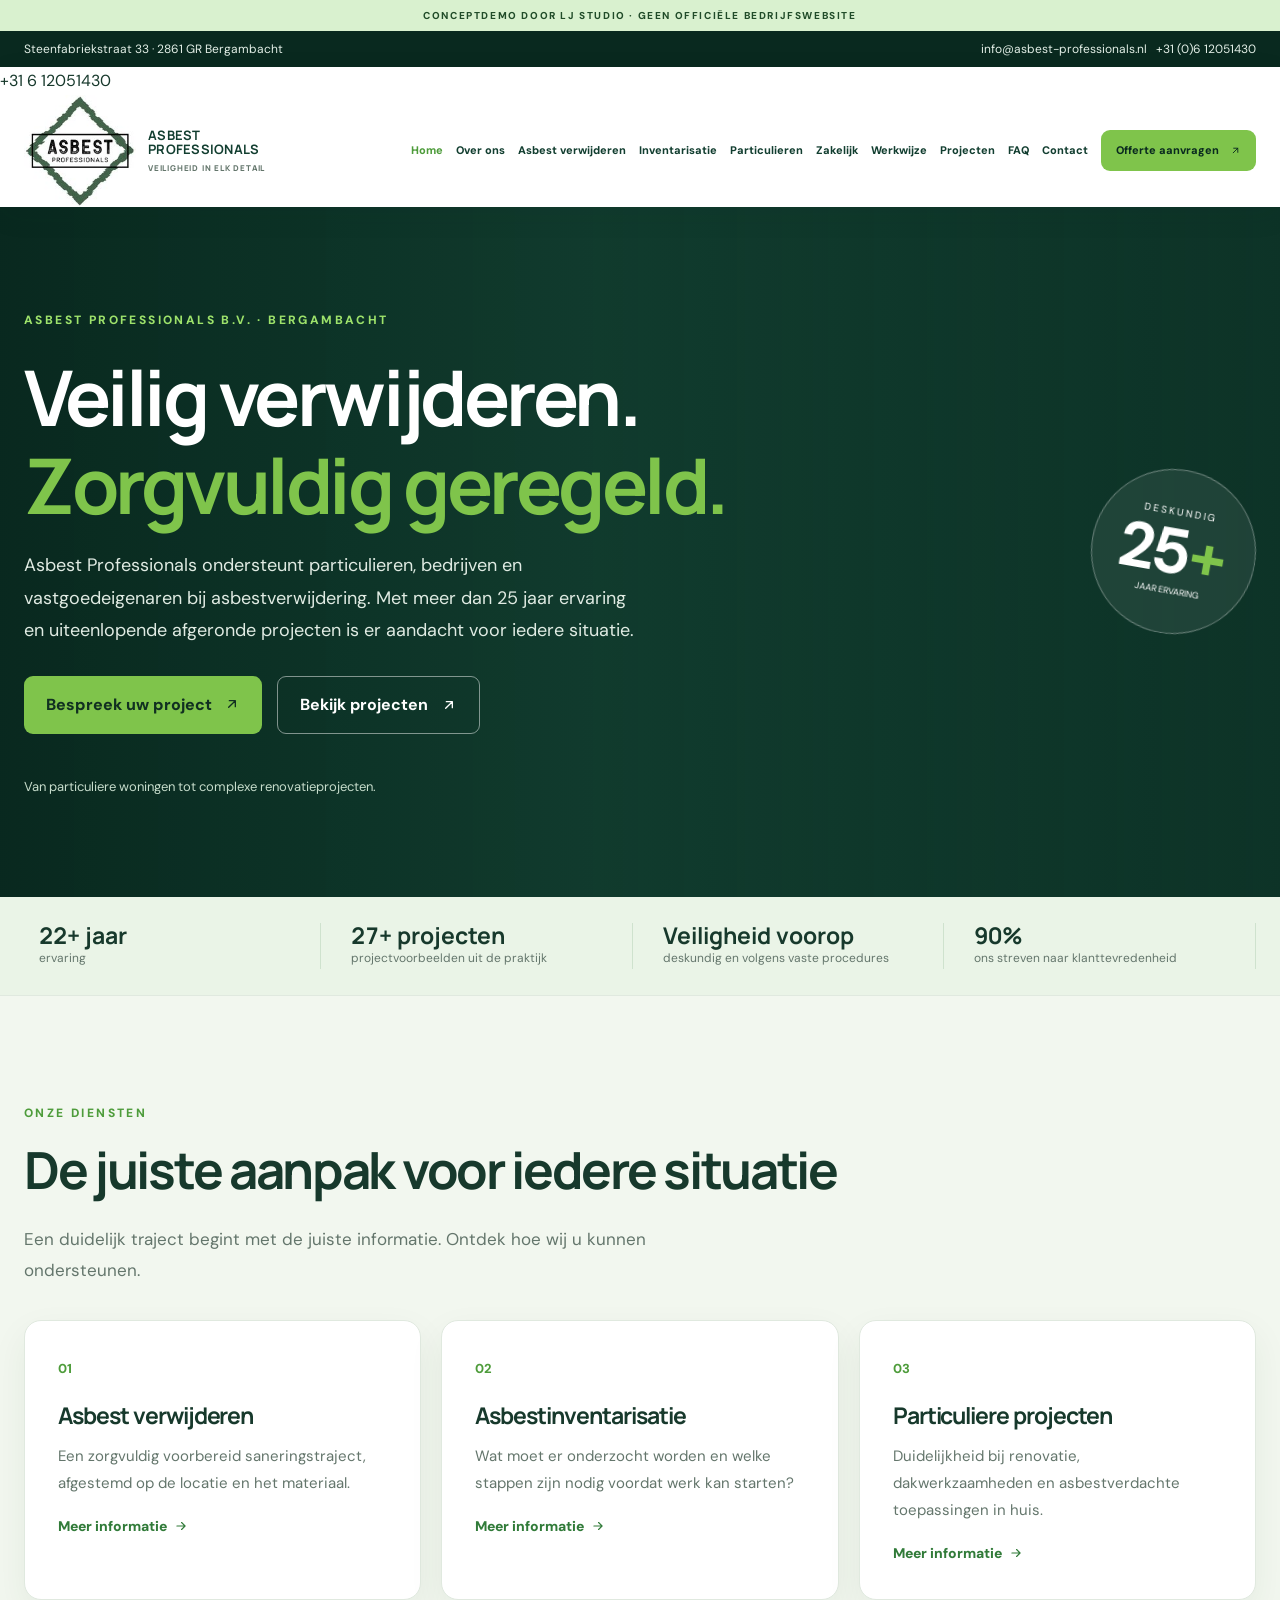
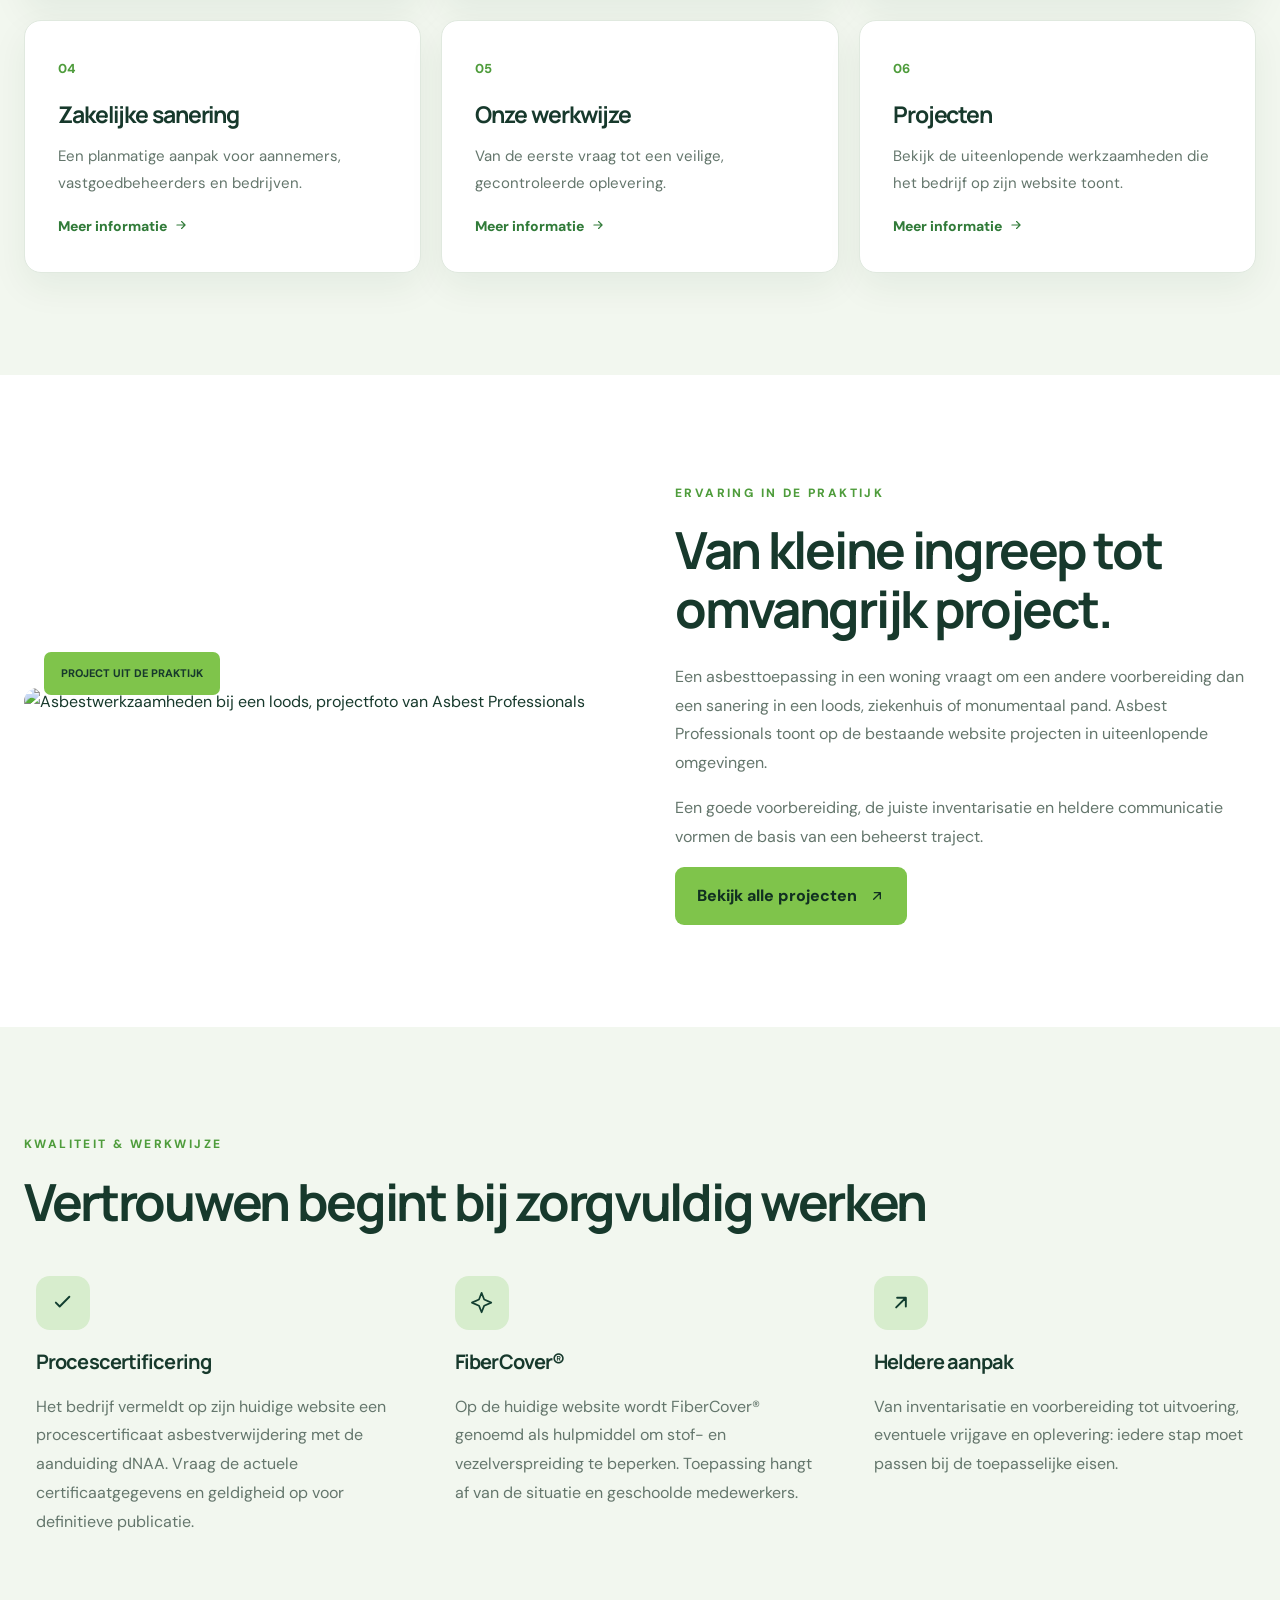
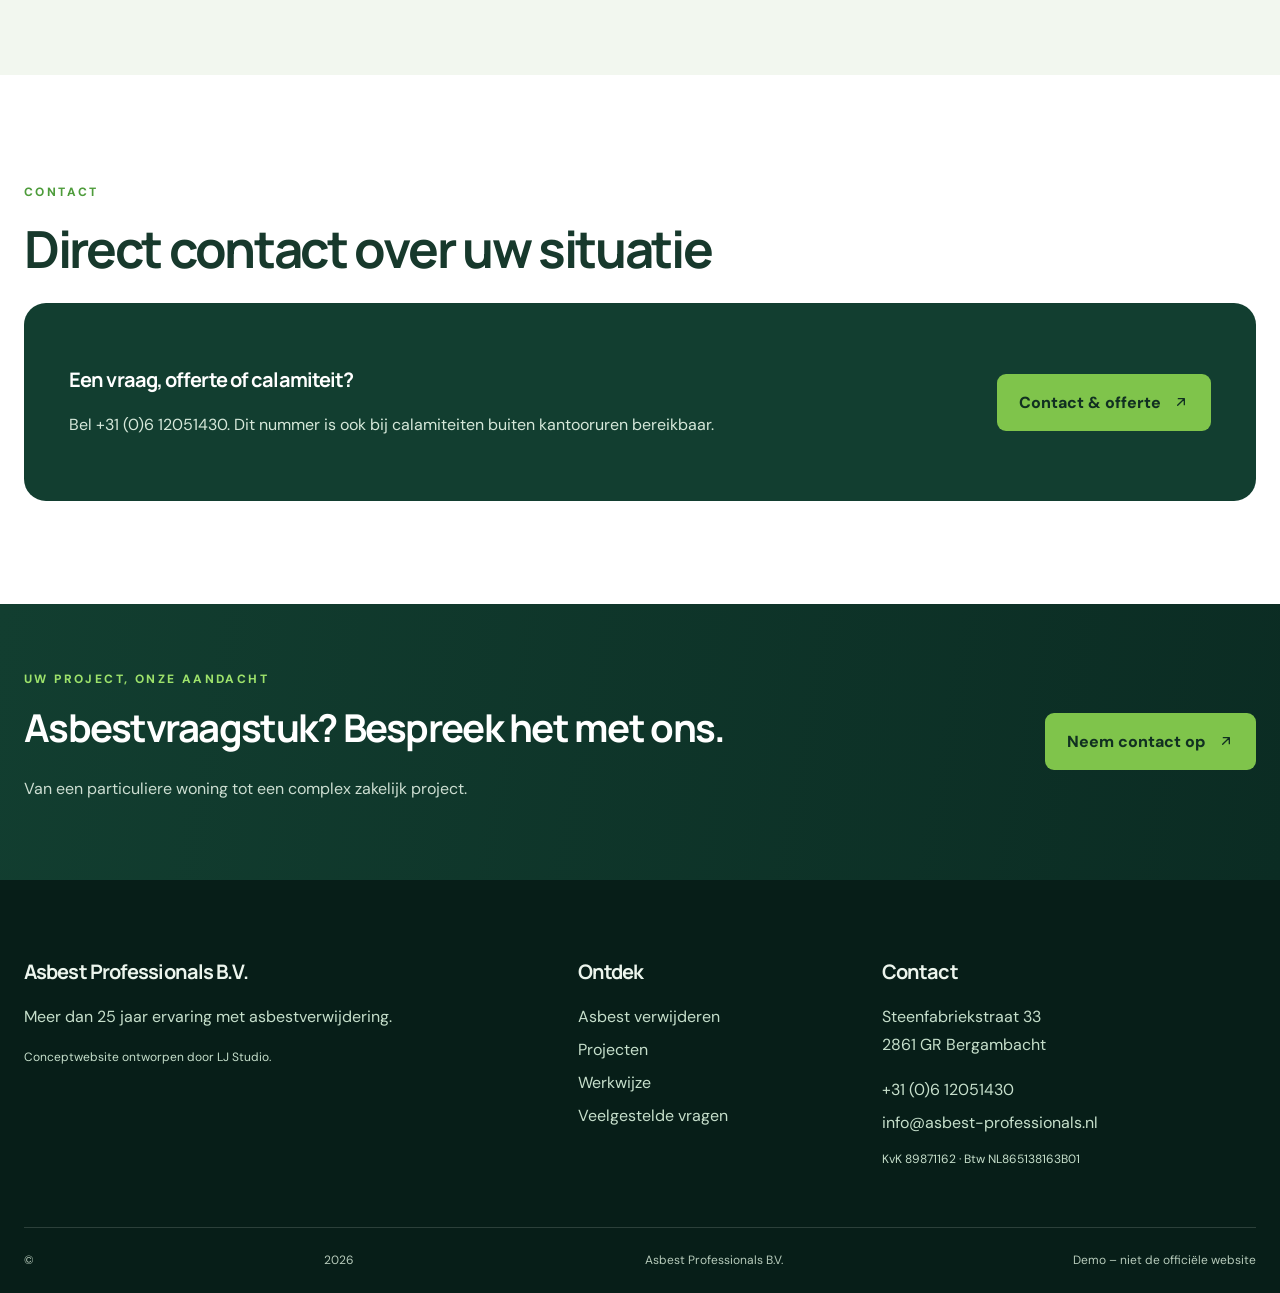
==== commit 8412f09f: "Update print statement from 'Hello' to 'Goodbye'" ====
--- a/index.html
+++ b/index.html
@@ -7,4 +7,4 @@
 .icon-bubble{display:inline-flex;align-items:center;justify-content:center}
 </style></head><body><a class="skip" href="#inhoud">Direct naar inhoud</a><div class="demo">CONCEPTDEMO DOOR LJ STUDIO · GEEN OFFICIËLE BEDRIJFSWEBSITE</div><div class="utility"><div class="wrap"><span>Steenfabriekstraat 33 · 2861 GR Bergambacht</span><span><a href="mailto:info@asbest-professionals.nl">info@asbest-professionals.nl</a>   <a href="tel:+31612051430">+31 (0)6 12051430</a></span></div>
 </div>
-<header class="site-header">+31 6 12051430</a></div><header class="site-header"><div class="wrap header-inner"><a aria-label="Asbest Professionals – home" class="brand" href="./index.html"><img alt="Asbest Professionals B.V." class="site-logo" height="160" src="./assets/logo.png" width="160"/><span class="brand-words"><strong>ASBEST<br/>PROFESSIONALS</strong><small>VEILIGHEID IN ELK DETAIL</small></span></a><button aria-controls="mainnav" aria-expanded="false" class="menu-toggle" type="button">☰ <span>Menu</span></button><nav aria-label="Hoofdnavigatie" id="mainnav"><a class="current" href="./index.html">Home</a><a class="" href="./over-ons.html">Over ons</a><a class="" href="./asbest-verwijderen.html">Asbest verwijderen</a><a class="" href="./asbestinventarisatie.html">Inventarisatie</a><a class="" href="./particulieren.html">Particulieren</a><a class="" href="./zakelijk.html">Zakelijk</a><a class="" href="./werkwijze.html">Werkwijze</a><a class="" href="./projecten.html">Projecten</a><a class="" href="./veelgestelde-vragen.html">FAQ</a><a class="" href="./contact.html">Contact</a><a class="nav-cta" href="./contact.html">Offerte aanvragen <svg class="ui-arrow-icon" xmlns="http://www.w3.org/2000/svg" viewBox="0 0 24 24" fill="none" stroke="currentColor" stroke-width="2" stroke-linecap="round" stroke-linejoin="round" aria-hidden="true" focusable="false"><path d="M7 17 17 7M8 7h9v9"/></svg></a></nav></div></header><main id="inhoud"><section class="hero hero-slideshow"><div aria-hidden="true" class="hero-slides"><div class="hero-slide is-active" style='background-image:url("https://impro.usercontent.one/appid/oneComWsb/domain/asbest-professionals.nl/media/asbest-professionals.nl/onewebmedia/Loods%20Asten.jpg?quality=85")'></div><div class="hero-slide" style='background-image:url("https://impro.usercontent.one/appid/oneComWsb/domain/asbest-professionals.nl/media/asbest-professionals.nl/onewebmedia/E2162C01-E2D9-4B65-80A0-8608477ADD08%20-%20kopie3___serialized1.JPG?quality=85")'></div><div class="hero-slide" style='background-image:url("https://impro.usercontent.one/appid/oneComWsb/domain/asbest-professionals.nl/media/asbest-professionals.nl/onewebmedia/IMG_9490___serialized2.jpg?quality=85")'></div><div class="hero-slide" style='background-image:url("https://impro.usercontent.one/appid/oneComWsb/domain/asbest-professionals.nl/media/asbest-professionals.nl/onewebmedia/IMG_9361___serialized3.jpg?quality=85")'></div></div><div aria-hidden="true" class="hero-slide-overlay"></div><div class="wrap hero-grid"><div class="hero-content"><span class="eyebrow">ASBEST PROFESSIONALS B.V. · BERGAMBACHT</span><h1>Veilig verwijderen.<br/><em>Zorgvuldig geregeld.</em></h1><p>Asbest Professionals ondersteunt particulieren, bedrijven en vastgoedeigenaren bij asbestverwijdering. Met meer dan 25 jaar ervaring en uiteenlopende afgeronde projecten is er aandacht voor iedere situatie.</p><div class="hero-actions"><a class="button" href="contact.html">Bespreek uw project <span aria-hidden="true"><svg class="ui-arrow-icon" xmlns="http://www.w3.org/2000/svg" viewBox="0 0 24 24" fill="none" stroke="currentColor" stroke-width="2" stroke-linecap="round" stroke-linejoin="round" aria-hidden="true" focusable="false"><path d="M7 17 17 7M8 7h9v9"/></svg></span></a><a class="ghost" href="./projecten.html">Bekijk projecten <svg class="ui-arrow-icon" xmlns="http://www.w3.org/2000/svg" viewBox="0 0 24 24" fill="none" stroke="currentColor" stroke-width="2" stroke-linecap="round" stroke-linejoin="round" aria-hidden="true" focusable="false"><path d="M7 17 17 7M8 7h9v9"/></svg></a></div><div class="hero-caption">Van particuliere woningen tot complexe renovatieprojecten.</div></div><div class="hero-stamp"><span>DESKUNDIG</span><strong>25<span>+</span></strong><small>JAAR ERVARING</small></div></div></section><div class="trust-strip"><div class="wrap trust-grid"><div><strong class="count-number" data-count="25" data-suffix="+ jaar">25+ jaar</strong><span>ervaring </span></div><div><strong class="count-number" data-count="30" data-suffix="+ projecten">30+ projecten</strong><span>projectvoorbeelden uit de praktijk</span></div><div><strong class="trust-word">Veiligheid voorop</strong><span>deskundig en volgens vaste procedures</span></div><div><strong class="count-number" data-count="100" data-suffix="%">100%</strong><span>ons streven naar klanttevredenheid</span></div></div></div><section class="section soft"><div class="wrap"><span class="eyebrow">ONZE DIENSTEN</span><h2>De juiste aanpak voor iedere situatie</h2><p class="section-lead">Een duidelijk traject begint met de juiste informatie. Ontdek hoe wij u kunnen ondersteunen.</p><div class="cards"><article class="card"><span class="card-no">01</span><h3>Asbest verwijderen</h3><p>Een zorgvuldig voorbereid saneringstraject, afgestemd op de locatie en het materiaal.</p><a class="text-link" href="./asbest-verwijderen.html">Meer informatie <span aria-hidden="true"><svg class="ui-arrow-icon" xmlns="http://www.w3.org/2000/svg" viewBox="0 0 24 24" fill="none" stroke="currentColor" stroke-width="2" stroke-linecap="round" stroke-linejoin="round" aria-hidden="true" focusable="false"><path d="M5 12h14m-6-6 6 6-6 6"/></svg></span></a></article><article class="card"><span class="card-no">02</span><h3>Asbestinventarisatie</h3><p>Wat moet er onderzocht worden en welke stappen zijn nodig voordat werk kan starten?</p><a class="text-link" href="./asbestinventarisatie.html">Meer informatie <span aria-hidden="true"><svg class="ui-arrow-icon" xmlns="http://www.w3.org/2000/svg" viewBox="0 0 24 24" fill="none" stroke="currentColor" stroke-width="2" stroke-linecap="round" stroke-linejoin="round" aria-hidden="true" focusable="false"><path d="M5 12h14m-6-6 6 6-6 6"/></svg></span></a></article><article class="card"><span class="card-no">03</span><h3>Particuliere projecten</h3><p>Duidelijkheid bij renovatie, dakwerkzaamheden en asbestverdachte toepassingen in huis.</p><a class="text-link" href="./particulieren.html">Meer informatie <span aria-hidden="true"><svg class="ui-arrow-icon" xmlns="http://www.w3.org/2000/svg" viewBox="0 0 24 24" fill="none" stroke="currentColor" stroke-width="2" stroke-linecap="round" stroke-linejoin="round" aria-hidden="true" focusable="false"><path d="M5 12h14m-6-6 6 6-6 6"/></svg></span></a></article><article class="card"><span class="card-no">04</span><h3>Zakelijke sanering</h3><p>Een planmatige aanpak voor aannemers, vastgoedbeheerders en bedrijven.</p><a class="text-link" href="./zakelijk.html">Meer informatie <span aria-hidden="true"><svg class="ui-arrow-icon" xmlns="http://www.w3.org/2000/svg" viewBox="0 0 24 24" fill="none" stroke="currentColor" stroke-width="2" stroke-linecap="round" stroke-linejoin="round" aria-hidden="true" focusable="false"><path d="M5 12h14m-6-6 6 6-6 6"/></svg></span></a></article><article class="card"><span class="card-no">05</span><h3>Onze werkwijze</h3><p>Van de eerste vraag tot een veilige, gecontroleerde oplevering.</p><a class="text-link" href="./werkwijze.html">Meer informatie <span aria-hidden="true"><svg class="ui-arrow-icon" xmlns="http://www.w3.org/2000/svg" viewBox="0 0 24 24" fill="none" stroke="currentColor" stroke-width="2" stroke-linecap="round" stroke-linejoin="round" aria-hidden="true" focusable="false"><path d="M5 12h14m-6-6 6 6-6 6"/></svg></span></a></article><article class="card"><span class="card-no">06</span><h3>Projecten</h3><p>Bekijk de uiteenlopende werkzaamheden die het bedrijf op zijn website toont.</p><a class="text-link" href="./projecten.html">Meer informatie <span aria-hidden="true"><svg class="ui-arrow-icon" xmlns="http://www.w3.org/2000/svg" viewBox="0 0 24 24" fill="none" stroke="currentColor" stroke-width="2" stroke-linecap="round" stroke-linejoin="round" aria-hidden="true" focusable="false"><path d="M5 12h14m-6-6 6 6-6 6"/></svg></span></a></article></div></div></section><section class="section"><div class="wrap feature"><div class="feature-image"><img alt="Asbestwerkzaamheden bij een loods, projectfoto van Asbest Professionals" loading="lazy" src="https://impro.usercontent.one/appid/oneComWsb/domain/asbest-professionals.nl/media/asbest-professionals.nl/onewebmedia/Asten.jpg?etag=%227288a-66f4152c%22&amp;quality=85&amp;sourceContentType=image%2Fjpeg"/><span class="image-tag">PROJECT UIT DE PRAKTIJK</span></div><div><span class="eyebrow">ERVARING IN DE PRAKTIJK</span><h2>Van kleine ingreep tot omvangrijk project.</h2><p>Een asbesttoepassing in een woning vraagt om een andere voorbereiding dan een sanering in een loods, ziekenhuis of monumentaal pand. Asbest Professionals toont op de bestaande website projecten in uiteenlopende omgevingen.</p><p>Een goede voorbereiding, de juiste inventarisatie en heldere communicatie vormen de basis van een beheerst traject.</p><a class="button" href="projecten.html">Bekijk alle projecten <span aria-hidden="true"><svg class="ui-arrow-icon" xmlns="http://www.w3.org/2000/svg" viewBox="0 0 24 24" fill="none" stroke="currentColor" stroke-width="2" stroke-linecap="round" stroke-linejoin="round" aria-hidden="true" focusable="false"><path d="M7 17 17 7M8 7h9v9"/></svg></span></a></div></div></section><section class="section soft"><div class="wrap"><span class="eyebrow">KWALITEIT &amp; WERKWIJZE</span><h2>Vertrouwen begint bij zorgvuldig werken</h2><div class="info-grid"><article><span class="icon-bubble"><svg class="ui-feature-icon" xmlns="http://www.w3.org/2000/svg" viewBox="0 0 24 24" fill="none" stroke="currentColor" stroke-width="2" stroke-linecap="round" stroke-linejoin="round" aria-hidden="true" focusable="false"><path d="m5 12 4 4L19 6"/></svg></span><h3>Procescertificering</h3><p>Het bedrijf vermeldt op zijn huidige website een procescertificaat asbestverwijdering met de aanduiding dNAA. Vraag de actuele certificaatgegevens en geldigheid op voor definitieve publicatie.</p></article><article><span class="icon-bubble"><svg class="ui-feature-icon" xmlns="http://www.w3.org/2000/svg" viewBox="0 0 24 24" fill="none" stroke="currentColor" stroke-width="1.8" stroke-linecap="round" stroke-linejoin="round" aria-hidden="true" focusable="false"><path d="m12 2 2.7 6.8L22 12l-7.3 3.2L12 22l-2.7-6.8L2 12l7.3-3.2L12 2Z"/></svg></span><h3>FiberCover®</h3><p>Op de huidige website wordt FiberCover® genoemd als hulpmiddel om stof- en vezelverspreiding te beperken. Toepassing hangt af van de situatie en geschoolde medewerkers.</p></article><article><span class="icon-bubble"><svg class="ui-arrow-icon" xmlns="http://www.w3.org/2000/svg" viewBox="0 0 24 24" fill="none" stroke="currentColor" stroke-width="2" stroke-linecap="round" stroke-linejoin="round" aria-hidden="true" focusable="false"><path d="M7 17 17 7M8 7h9v9"/></svg></span><h3>Heldere aanpak</h3><p>Van inventarisatie en voorbereiding tot uitvoering, eventuele vrijgave en oplevering: iedere stap moet passen bij de toepasselijke eisen.</p></article></div></div></section><section class="section"><div class="wrap"><span class="eyebrow">CONTACT</span><h2>Direct contact over uw situatie</h2><div class="contact-promo"><div><h3>Een vraag, offerte of calamiteit?</h3><p>Bel +31 (0)6 12051430. Dit nummer is ook bij calamiteiten buiten kantooruren bereikbaar.</p></div><a class="button" href="contact.html">Contact &amp; offerte <span aria-hidden="true"><svg class="ui-arrow-icon" xmlns="http://www.w3.org/2000/svg" viewBox="0 0 24 24" fill="none" stroke="currentColor" stroke-width="2" stroke-linecap="round" stroke-linejoin="round" aria-hidden="true" focusable="false"><path d="M7 17 17 7M8 7h9v9"/></svg></span></a></div></div></section></main><section class="cta-band"><div class="wrap cta-flex"><div><span class="eyebrow">UW PROJECT, ONZE AANDACHT</span><h2>Asbestvraagstuk? Bespreek het met ons.</h2><p>Van een particuliere woning tot een complex zakelijk project.</p></div><a class="button" href="contact.html">Neem contact op <span aria-hidden="true"><svg class="ui-arrow-icon" xmlns="http://www.w3.org/2000/svg" viewBox="0 0 24 24" fill="none" stroke="currentColor" stroke-width="2" stroke-linecap="round" stroke-linejoin="round" aria-hidden="true" focusable="false"><path d="M7 17 17 7M8 7h9v9"/></svg></span></a></div></section><footer><div class="wrap footer-grid"><div><h3>Asbest Professionals B.V.</h3><p>Meer dan 25 jaar ervaring met asbestverwijdering.</p><p class="fine">Conceptwebsite ontworpen door LJ Studio.</p></div><div><h3>Ontdek</h3><a href="./asbest-verwijderen.html">Asbest verwijderen</a><a href="./projecten.html">Projecten</a><a href="./werkwijze.html">Werkwijze</a><a href="./veelgestelde-vragen.html">Veelgestelde vragen</a></div><div><h3>Contact</h3><p>Steenfabriekstraat 33<br/>2861 GR Bergambacht</p><a href="tel:+31612051430">+31 (0)6 12051430</a><a href="mailto:info@asbest-professionals.nl">info@asbest-professionals.nl</a><p class="fine">KvK 89871162 · Btw NL865138163B01</p></div></div><div class="wrap footer-bottom">© <span id="year">2026</span> Asbest Professionals B.V. <span>Demo – niet de officiële website</span></div></footer></body></html>
+<header class="site-header">+31 6 12051430</a></div><div class="wrap header-inner"><a aria-label="Asbest Professionals – home" class="brand" href="./index.html"><img alt="Asbest Professionals B.V." class="site-logo" height="160" src="./assets/logo.png" width="160"/><span class="brand-words"><strong>ASBEST<br/>PROFESSIONALS</strong><small>VEILIGHEID IN ELK DETAIL</small></span></a><button aria-controls="mainnav" aria-expanded="false" class="menu-toggle" type="button">☰ <span>Menu</span></button><nav aria-label="Hoofdnavigatie" id="mainnav"><a class="current" href="./index.html">Home</a><a class="" href="./over-ons.html">Over ons</a><a class="" href="./asbest-verwijderen.html">Asbest verwijderen</a><a class="" href="./asbestinventarisatie.html">Inventarisatie</a><a class="" href="./particulieren.html">Particulieren</a><a class="" href="./zakelijk.html">Zakelijk</a><a class="" href="./werkwijze.html">Werkwijze</a><a class="" href="./projecten.html">Projecten</a><a class="" href="./veelgestelde-vragen.html">FAQ</a><a class="" href="./contact.html">Contact</a><a class="nav-cta" href="./contact.html">Offerte aanvragen <svg class="ui-arrow-icon" xmlns="http://www.w3.org/2000/svg" viewBox="0 0 24 24" fill="none" stroke="currentColor" stroke-width="2" stroke-linecap="round" stroke-linejoin="round" aria-hidden="true" focusable="false"><path d="M7 17 17 7M8 7h9v9"/></svg></a></nav></div></header><main id="inhoud"><section class="hero hero-slideshow"><div aria-hidden="true" class="hero-slides"><div class="hero-slide is-active" style='background-image:url("https://impro.usercontent.one/appid/oneComWsb/domain/asbest-professionals.nl/media/asbest-professionals.nl/onewebmedia/Loods%20Asten.jpg?quality=85")'></div><div class="hero-slide" style='background-image:url("https://impro.usercontent.one/appid/oneComWsb/domain/asbest-professionals.nl/media/asbest-professionals.nl/onewebmedia/E2162C01-E2D9-4B65-80A0-8608477ADD08%20-%20kopie3___serialized1.JPG?quality=85")'></div><div class="hero-slide" style='background-image:url("https://impro.usercontent.one/appid/oneComWsb/domain/asbest-professionals.nl/media/asbest-professionals.nl/onewebmedia/IMG_9490___serialized2.jpg?quality=85")'></div><div class="hero-slide" style='background-image:url("https://impro.usercontent.one/appid/oneComWsb/domain/asbest-professionals.nl/media/asbest-professionals.nl/onewebmedia/IMG_9361___serialized3.jpg?quality=85")'></div></div><div aria-hidden="true" class="hero-slide-overlay"></div><div class="wrap hero-grid"><div class="hero-content"><span class="eyebrow">ASBEST PROFESSIONALS B.V. · BERGAMBACHT</span><h1>Veilig verwijderen.<br/><em>Zorgvuldig geregeld.</em></h1><p>Asbest Professionals ondersteunt particulieren, bedrijven en vastgoedeigenaren bij asbestverwijdering. Met meer dan 25 jaar ervaring en uiteenlopende afgeronde projecten is er aandacht voor iedere situatie.</p><div class="hero-actions"><a class="button" href="contact.html">Bespreek uw project <span aria-hidden="true"><svg class="ui-arrow-icon" xmlns="http://www.w3.org/2000/svg" viewBox="0 0 24 24" fill="none" stroke="currentColor" stroke-width="2" stroke-linecap="round" stroke-linejoin="round" aria-hidden="true" focusable="false"><path d="M7 17 17 7M8 7h9v9"/></svg></span></a><a class="ghost" href="./projecten.html">Bekijk projecten <svg class="ui-arrow-icon" xmlns="http://www.w3.org/2000/svg" viewBox="0 0 24 24" fill="none" stroke="currentColor" stroke-width="2" stroke-linecap="round" stroke-linejoin="round" aria-hidden="true" focusable="false"><path d="M7 17 17 7M8 7h9v9"/></svg></a></div><div class="hero-caption">Van particuliere woningen tot complexe renovatieprojecten.</div></div><div class="hero-stamp"><span>DESKUNDIG</span><strong>25<span>+</span></strong><small>JAAR ERVARING</small></div></div></section><div class="trust-strip"><div class="wrap trust-grid"><div><strong class="count-number" data-count="25" data-suffix="+ jaar">25+ jaar</strong><span>ervaring </span></div><div><strong class="count-number" data-count="30" data-suffix="+ projecten">30+ projecten</strong><span>projectvoorbeelden uit de praktijk</span></div><div><strong class="trust-word">Veiligheid voorop</strong><span>deskundig en volgens vaste procedures</span></div><div><strong class="count-number" data-count="100" data-suffix="%">100%</strong><span>ons streven naar klanttevredenheid</span></div></div></div><section class="section soft"><div class="wrap"><span class="eyebrow">ONZE DIENSTEN</span><h2>De juiste aanpak voor iedere situatie</h2><p class="section-lead">Een duidelijk traject begint met de juiste informatie. Ontdek hoe wij u kunnen ondersteunen.</p><div class="cards"><article class="card"><span class="card-no">01</span><h3>Asbest verwijderen</h3><p>Een zorgvuldig voorbereid saneringstraject, afgestemd op de locatie en het materiaal.</p><a class="text-link" href="./asbest-verwijderen.html">Meer informatie <span aria-hidden="true"><svg class="ui-arrow-icon" xmlns="http://www.w3.org/2000/svg" viewBox="0 0 24 24" fill="none" stroke="currentColor" stroke-width="2" stroke-linecap="round" stroke-linejoin="round" aria-hidden="true" focusable="false"><path d="M5 12h14m-6-6 6 6-6 6"/></svg></span></a></article><article class="card"><span class="card-no">02</span><h3>Asbestinventarisatie</h3><p>Wat moet er onderzocht worden en welke stappen zijn nodig voordat werk kan starten?</p><a class="text-link" href="./asbestinventarisatie.html">Meer informatie <span aria-hidden="true"><svg class="ui-arrow-icon" xmlns="http://www.w3.org/2000/svg" viewBox="0 0 24 24" fill="none" stroke="currentColor" stroke-width="2" stroke-linecap="round" stroke-linejoin="round" aria-hidden="true" focusable="false"><path d="M5 12h14m-6-6 6 6-6 6"/></svg></span></a></article><article class="card"><span class="card-no">03</span><h3>Particuliere projecten</h3><p>Duidelijkheid bij renovatie, dakwerkzaamheden en asbestverdachte toepassingen in huis.</p><a class="text-link" href="./particulieren.html">Meer informatie <span aria-hidden="true"><svg class="ui-arrow-icon" xmlns="http://www.w3.org/2000/svg" viewBox="0 0 24 24" fill="none" stroke="currentColor" stroke-width="2" stroke-linecap="round" stroke-linejoin="round" aria-hidden="true" focusable="false"><path d="M5 12h14m-6-6 6 6-6 6"/></svg></span></a></article><article class="card"><span class="card-no">04</span><h3>Zakelijke sanering</h3><p>Een planmatige aanpak voor aannemers, vastgoedbeheerders en bedrijven.</p><a class="text-link" href="./zakelijk.html">Meer informatie <span aria-hidden="true"><svg class="ui-arrow-icon" xmlns="http://www.w3.org/2000/svg" viewBox="0 0 24 24" fill="none" stroke="currentColor" stroke-width="2" stroke-linecap="round" stroke-linejoin="round" aria-hidden="true" focusable="false"><path d="M5 12h14m-6-6 6 6-6 6"/></svg></span></a></article><article class="card"><span class="card-no">05</span><h3>Onze werkwijze</h3><p>Van de eerste vraag tot een veilige, gecontroleerde oplevering.</p><a class="text-link" href="./werkwijze.html">Meer informatie <span aria-hidden="true"><svg class="ui-arrow-icon" xmlns="http://www.w3.org/2000/svg" viewBox="0 0 24 24" fill="none" stroke="currentColor" stroke-width="2" stroke-linecap="round" stroke-linejoin="round" aria-hidden="true" focusable="false"><path d="M5 12h14m-6-6 6 6-6 6"/></svg></span></a></article><article class="card"><span class="card-no">06</span><h3>Projecten</h3><p>Bekijk de uiteenlopende werkzaamheden die het bedrijf op zijn website toont.</p><a class="text-link" href="./projecten.html">Meer informatie <span aria-hidden="true"><svg class="ui-arrow-icon" xmlns="http://www.w3.org/2000/svg" viewBox="0 0 24 24" fill="none" stroke="currentColor" stroke-width="2" stroke-linecap="round" stroke-linejoin="round" aria-hidden="true" focusable="false"><path d="M5 12h14m-6-6 6 6-6 6"/></svg></span></a></article></div></div></section><section class="section"><div class="wrap feature"><div class="feature-image"><img alt="Asbestwerkzaamheden bij een loods, projectfoto van Asbest Professionals" loading="lazy" src="https://impro.usercontent.one/appid/oneComWsb/domain/asbest-professionals.nl/media/asbest-professionals.nl/onewebmedia/Asten.jpg?etag=%227288a-66f4152c%22&amp;quality=85&amp;sourceContentType=image%2Fjpeg"/><span class="image-tag">PROJECT UIT DE PRAKTIJK</span></div><div><span class="eyebrow">ERVARING IN DE PRAKTIJK</span><h2>Van kleine ingreep tot omvangrijk project.</h2><p>Een asbesttoepassing in een woning vraagt om een andere voorbereiding dan een sanering in een loods, ziekenhuis of monumentaal pand. Asbest Professionals toont op de bestaande website projecten in uiteenlopende omgevingen.</p><p>Een goede voorbereiding, de juiste inventarisatie en heldere communicatie vormen de basis van een beheerst traject.</p><a class="button" href="projecten.html">Bekijk alle projecten <span aria-hidden="true"><svg class="ui-arrow-icon" xmlns="http://www.w3.org/2000/svg" viewBox="0 0 24 24" fill="none" stroke="currentColor" stroke-width="2" stroke-linecap="round" stroke-linejoin="round" aria-hidden="true" focusable="false"><path d="M7 17 17 7M8 7h9v9"/></svg></span></a></div></div></section><section class="section soft"><div class="wrap"><span class="eyebrow">KWALITEIT &amp; WERKWIJZE</span><h2>Vertrouwen begint bij zorgvuldig werken</h2><div class="info-grid"><article><span class="icon-bubble"><svg class="ui-feature-icon" xmlns="http://www.w3.org/2000/svg" viewBox="0 0 24 24" fill="none" stroke="currentColor" stroke-width="2" stroke-linecap="round" stroke-linejoin="round" aria-hidden="true" focusable="false"><path d="m5 12 4 4L19 6"/></svg></span><h3>Procescertificering</h3><p>Het bedrijf vermeldt op zijn huidige website een procescertificaat asbestverwijdering met de aanduiding dNAA. Vraag de actuele certificaatgegevens en geldigheid op voor definitieve publicatie.</p></article><article><span class="icon-bubble"><svg class="ui-feature-icon" xmlns="http://www.w3.org/2000/svg" viewBox="0 0 24 24" fill="none" stroke="currentColor" stroke-width="1.8" stroke-linecap="round" stroke-linejoin="round" aria-hidden="true" focusable="false"><path d="m12 2 2.7 6.8L22 12l-7.3 3.2L12 22l-2.7-6.8L2 12l7.3-3.2L12 2Z"/></svg></span><h3>FiberCover®</h3><p>Op de huidige website wordt FiberCover® genoemd als hulpmiddel om stof- en vezelverspreiding te beperken. Toepassing hangt af van de situatie en geschoolde medewerkers.</p></article><article><span class="icon-bubble"><svg class="ui-arrow-icon" xmlns="http://www.w3.org/2000/svg" viewBox="0 0 24 24" fill="none" stroke="currentColor" stroke-width="2" stroke-linecap="round" stroke-linejoin="round" aria-hidden="true" focusable="false"><path d="M7 17 17 7M8 7h9v9"/></svg></span><h3>Heldere aanpak</h3><p>Van inventarisatie en voorbereiding tot uitvoering, eventuele vrijgave en oplevering: iedere stap moet passen bij de toepasselijke eisen.</p></article></div></div></section><section class="section"><div class="wrap"><span class="eyebrow">CONTACT</span><h2>Direct contact over uw situatie</h2><div class="contact-promo"><div><h3>Een vraag, offerte of calamiteit?</h3><p>Bel +31 (0)6 12051430. Dit nummer is ook bij calamiteiten buiten kantooruren bereikbaar.</p></div><a class="button" href="contact.html">Contact &amp; offerte <span aria-hidden="true"><svg class="ui-arrow-icon" xmlns="http://www.w3.org/2000/svg" viewBox="0 0 24 24" fill="none" stroke="currentColor" stroke-width="2" stroke-linecap="round" stroke-linejoin="round" aria-hidden="true" focusable="false"><path d="M7 17 17 7M8 7h9v9"/></svg></span></a></div></div></section></main><section class="cta-band"><div class="wrap cta-flex"><div><span class="eyebrow">UW PROJECT, ONZE AANDACHT</span><h2>Asbestvraagstuk? Bespreek het met ons.</h2><p>Van een particuliere woning tot een complex zakelijk project.</p></div><a class="button" href="contact.html">Neem contact op <span aria-hidden="true"><svg class="ui-arrow-icon" xmlns="http://www.w3.org/2000/svg" viewBox="0 0 24 24" fill="none" stroke="currentColor" stroke-width="2" stroke-linecap="round" stroke-linejoin="round" aria-hidden="true" focusable="false"><path d="M7 17 17 7M8 7h9v9"/></svg></span></a></div></section><footer><div class="wrap footer-grid"><div><h3>Asbest Professionals B.V.</h3><p>Meer dan 25 jaar ervaring met asbestverwijdering.</p><p class="fine">Conceptwebsite ontworpen door LJ Studio.</p></div><div><h3>Ontdek</h3><a href="./asbest-verwijderen.html">Asbest verwijderen</a><a href="./projecten.html">Projecten</a><a href="./werkwijze.html">Werkwijze</a><a href="./veelgestelde-vragen.html">Veelgestelde vragen</a></div><div><h3>Contact</h3><p>Steenfabriekstraat 33<br/>2861 GR Bergambacht</p><a href="tel:+31612051430">+31 (0)6 12051430</a><a href="mailto:info@asbest-professionals.nl">info@asbest-professionals.nl</a><p class="fine">KvK 89871162 · Btw NL865138163B01</p></div></div><div class="wrap footer-bottom">© <span id="year">2026</span> Asbest Professionals B.V. <span>Demo – niet de officiële website</span></div></footer></body></html>
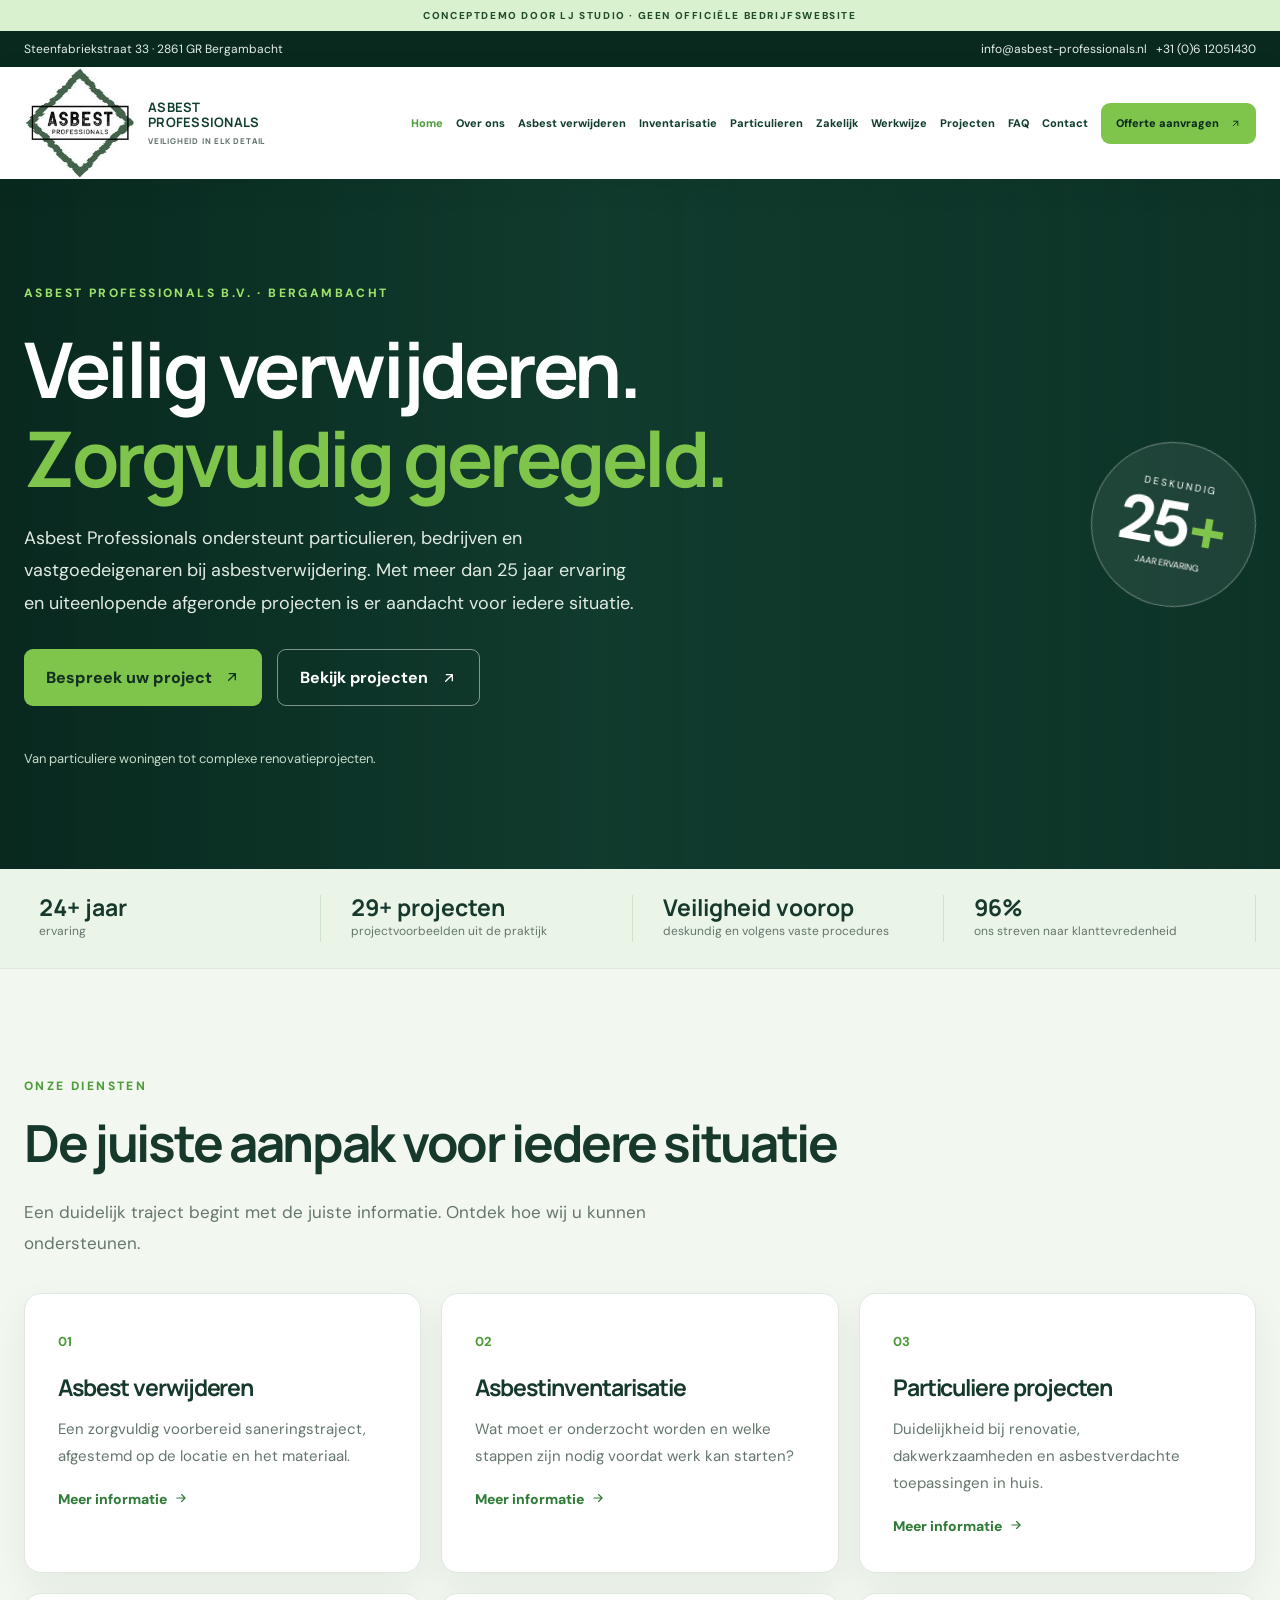
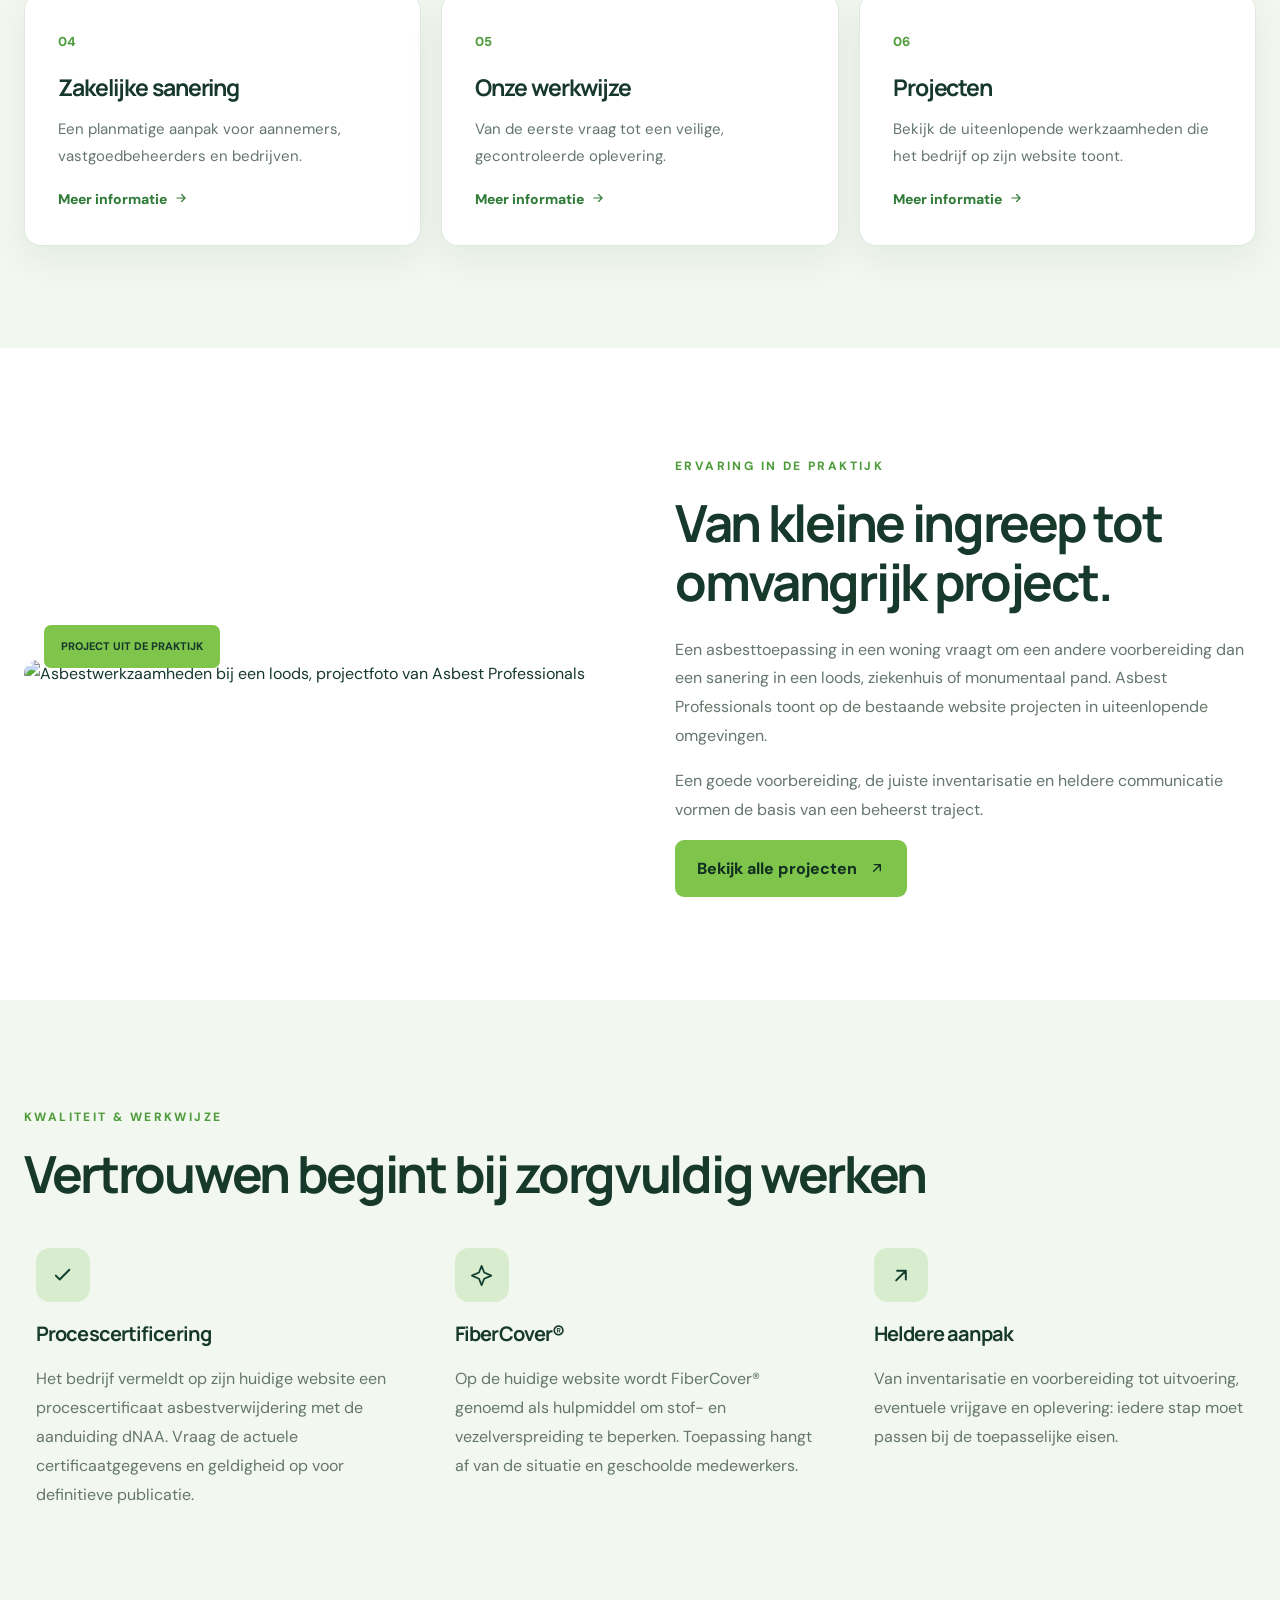
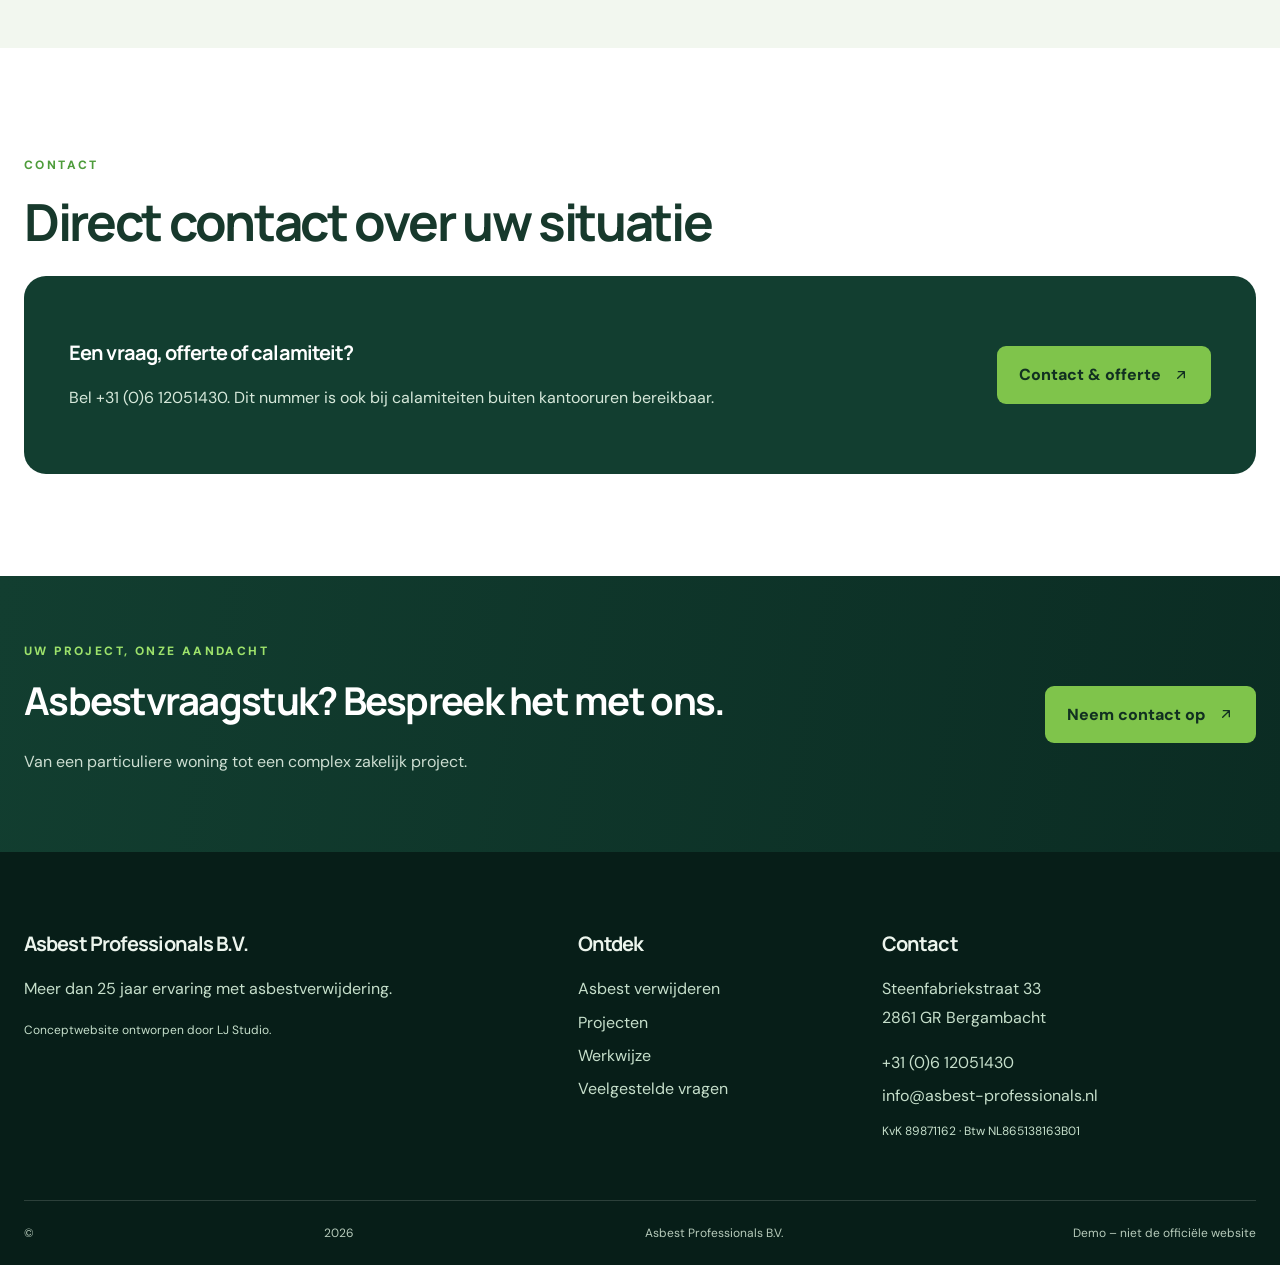
==== commit c33326ac: "Add files via upload" ====
--- a/index.html
+++ b/index.html
@@ -5,6 +5,38 @@
 .icon-bubble .ui-arrow-icon{width:1.45rem;height:1.45rem}
 a.button .ui-arrow-icon,a.ghost .ui-arrow-icon,a.nav-cta .ui-arrow-icon,a.text-link .ui-arrow-icon{margin-left:.28em}
 .icon-bubble{display:inline-flex;align-items:center;justify-content:center}
+</style><style id="ljstudio-mobile-utility-fix">
+/* Houd de groene contactbalk ook op mobiele schermen zichtbaar. */
+@media (max-width: 767px) {
+  body .utility {
+    display: block !important;
+    visibility: visible !important;
+    background: #092f24 !important;
+    color: #fff !important;
+    height: auto !important;
+  }
+  body .utility .wrap {
+    display: flex !important;
+    flex-direction: column !important;
+    align-items: center !important;
+    justify-content: center !important;
+    gap: 5px !important;
+    padding: 9px 12px !important;
+    text-align: center !important;
+  }
+  body .utility span,
+  body .utility a {
+    color: #fff !important;
+    font-size: 12px !important;
+    line-height: 1.5 !important;
+  }
+  body .utility span {
+    display: inline !important;
+  }
+  body .utility a {
+    text-decoration: none;
+  }
+}
 </style></head><body><a class="skip" href="#inhoud">Direct naar inhoud</a><div class="demo">CONCEPTDEMO DOOR LJ STUDIO · GEEN OFFICIËLE BEDRIJFSWEBSITE</div><div class="utility"><div class="wrap"><span>Steenfabriekstraat 33 · 2861 GR Bergambacht</span><span><a href="mailto:info@asbest-professionals.nl">info@asbest-professionals.nl</a>   <a href="tel:+31612051430">+31 (0)6 12051430</a></span></div>
 </div>
-<header class="site-header">+31 6 12051430</a></div><div class="wrap header-inner"><a aria-label="Asbest Professionals – home" class="brand" href="./index.html"><img alt="Asbest Professionals B.V." class="site-logo" height="160" src="./assets/logo.png" width="160"/><span class="brand-words"><strong>ASBEST<br/>PROFESSIONALS</strong><small>VEILIGHEID IN ELK DETAIL</small></span></a><button aria-controls="mainnav" aria-expanded="false" class="menu-toggle" type="button">☰ <span>Menu</span></button><nav aria-label="Hoofdnavigatie" id="mainnav"><a class="current" href="./index.html">Home</a><a class="" href="./over-ons.html">Over ons</a><a class="" href="./asbest-verwijderen.html">Asbest verwijderen</a><a class="" href="./asbestinventarisatie.html">Inventarisatie</a><a class="" href="./particulieren.html">Particulieren</a><a class="" href="./zakelijk.html">Zakelijk</a><a class="" href="./werkwijze.html">Werkwijze</a><a class="" href="./projecten.html">Projecten</a><a class="" href="./veelgestelde-vragen.html">FAQ</a><a class="" href="./contact.html">Contact</a><a class="nav-cta" href="./contact.html">Offerte aanvragen <svg class="ui-arrow-icon" xmlns="http://www.w3.org/2000/svg" viewBox="0 0 24 24" fill="none" stroke="currentColor" stroke-width="2" stroke-linecap="round" stroke-linejoin="round" aria-hidden="true" focusable="false"><path d="M7 17 17 7M8 7h9v9"/></svg></a></nav></div></header><main id="inhoud"><section class="hero hero-slideshow"><div aria-hidden="true" class="hero-slides"><div class="hero-slide is-active" style='background-image:url("https://impro.usercontent.one/appid/oneComWsb/domain/asbest-professionals.nl/media/asbest-professionals.nl/onewebmedia/Loods%20Asten.jpg?quality=85")'></div><div class="hero-slide" style='background-image:url("https://impro.usercontent.one/appid/oneComWsb/domain/asbest-professionals.nl/media/asbest-professionals.nl/onewebmedia/E2162C01-E2D9-4B65-80A0-8608477ADD08%20-%20kopie3___serialized1.JPG?quality=85")'></div><div class="hero-slide" style='background-image:url("https://impro.usercontent.one/appid/oneComWsb/domain/asbest-professionals.nl/media/asbest-professionals.nl/onewebmedia/IMG_9490___serialized2.jpg?quality=85")'></div><div class="hero-slide" style='background-image:url("https://impro.usercontent.one/appid/oneComWsb/domain/asbest-professionals.nl/media/asbest-professionals.nl/onewebmedia/IMG_9361___serialized3.jpg?quality=85")'></div></div><div aria-hidden="true" class="hero-slide-overlay"></div><div class="wrap hero-grid"><div class="hero-content"><span class="eyebrow">ASBEST PROFESSIONALS B.V. · BERGAMBACHT</span><h1>Veilig verwijderen.<br/><em>Zorgvuldig geregeld.</em></h1><p>Asbest Professionals ondersteunt particulieren, bedrijven en vastgoedeigenaren bij asbestverwijdering. Met meer dan 25 jaar ervaring en uiteenlopende afgeronde projecten is er aandacht voor iedere situatie.</p><div class="hero-actions"><a class="button" href="contact.html">Bespreek uw project <span aria-hidden="true"><svg class="ui-arrow-icon" xmlns="http://www.w3.org/2000/svg" viewBox="0 0 24 24" fill="none" stroke="currentColor" stroke-width="2" stroke-linecap="round" stroke-linejoin="round" aria-hidden="true" focusable="false"><path d="M7 17 17 7M8 7h9v9"/></svg></span></a><a class="ghost" href="./projecten.html">Bekijk projecten <svg class="ui-arrow-icon" xmlns="http://www.w3.org/2000/svg" viewBox="0 0 24 24" fill="none" stroke="currentColor" stroke-width="2" stroke-linecap="round" stroke-linejoin="round" aria-hidden="true" focusable="false"><path d="M7 17 17 7M8 7h9v9"/></svg></a></div><div class="hero-caption">Van particuliere woningen tot complexe renovatieprojecten.</div></div><div class="hero-stamp"><span>DESKUNDIG</span><strong>25<span>+</span></strong><small>JAAR ERVARING</small></div></div></section><div class="trust-strip"><div class="wrap trust-grid"><div><strong class="count-number" data-count="25" data-suffix="+ jaar">25+ jaar</strong><span>ervaring </span></div><div><strong class="count-number" data-count="30" data-suffix="+ projecten">30+ projecten</strong><span>projectvoorbeelden uit de praktijk</span></div><div><strong class="trust-word">Veiligheid voorop</strong><span>deskundig en volgens vaste procedures</span></div><div><strong class="count-number" data-count="100" data-suffix="%">100%</strong><span>ons streven naar klanttevredenheid</span></div></div></div><section class="section soft"><div class="wrap"><span class="eyebrow">ONZE DIENSTEN</span><h2>De juiste aanpak voor iedere situatie</h2><p class="section-lead">Een duidelijk traject begint met de juiste informatie. Ontdek hoe wij u kunnen ondersteunen.</p><div class="cards"><article class="card"><span class="card-no">01</span><h3>Asbest verwijderen</h3><p>Een zorgvuldig voorbereid saneringstraject, afgestemd op de locatie en het materiaal.</p><a class="text-link" href="./asbest-verwijderen.html">Meer informatie <span aria-hidden="true"><svg class="ui-arrow-icon" xmlns="http://www.w3.org/2000/svg" viewBox="0 0 24 24" fill="none" stroke="currentColor" stroke-width="2" stroke-linecap="round" stroke-linejoin="round" aria-hidden="true" focusable="false"><path d="M5 12h14m-6-6 6 6-6 6"/></svg></span></a></article><article class="card"><span class="card-no">02</span><h3>Asbestinventarisatie</h3><p>Wat moet er onderzocht worden en welke stappen zijn nodig voordat werk kan starten?</p><a class="text-link" href="./asbestinventarisatie.html">Meer informatie <span aria-hidden="true"><svg class="ui-arrow-icon" xmlns="http://www.w3.org/2000/svg" viewBox="0 0 24 24" fill="none" stroke="currentColor" stroke-width="2" stroke-linecap="round" stroke-linejoin="round" aria-hidden="true" focusable="false"><path d="M5 12h14m-6-6 6 6-6 6"/></svg></span></a></article><article class="card"><span class="card-no">03</span><h3>Particuliere projecten</h3><p>Duidelijkheid bij renovatie, dakwerkzaamheden en asbestverdachte toepassingen in huis.</p><a class="text-link" href="./particulieren.html">Meer informatie <span aria-hidden="true"><svg class="ui-arrow-icon" xmlns="http://www.w3.org/2000/svg" viewBox="0 0 24 24" fill="none" stroke="currentColor" stroke-width="2" stroke-linecap="round" stroke-linejoin="round" aria-hidden="true" focusable="false"><path d="M5 12h14m-6-6 6 6-6 6"/></svg></span></a></article><article class="card"><span class="card-no">04</span><h3>Zakelijke sanering</h3><p>Een planmatige aanpak voor aannemers, vastgoedbeheerders en bedrijven.</p><a class="text-link" href="./zakelijk.html">Meer informatie <span aria-hidden="true"><svg class="ui-arrow-icon" xmlns="http://www.w3.org/2000/svg" viewBox="0 0 24 24" fill="none" stroke="currentColor" stroke-width="2" stroke-linecap="round" stroke-linejoin="round" aria-hidden="true" focusable="false"><path d="M5 12h14m-6-6 6 6-6 6"/></svg></span></a></article><article class="card"><span class="card-no">05</span><h3>Onze werkwijze</h3><p>Van de eerste vraag tot een veilige, gecontroleerde oplevering.</p><a class="text-link" href="./werkwijze.html">Meer informatie <span aria-hidden="true"><svg class="ui-arrow-icon" xmlns="http://www.w3.org/2000/svg" viewBox="0 0 24 24" fill="none" stroke="currentColor" stroke-width="2" stroke-linecap="round" stroke-linejoin="round" aria-hidden="true" focusable="false"><path d="M5 12h14m-6-6 6 6-6 6"/></svg></span></a></article><article class="card"><span class="card-no">06</span><h3>Projecten</h3><p>Bekijk de uiteenlopende werkzaamheden die het bedrijf op zijn website toont.</p><a class="text-link" href="./projecten.html">Meer informatie <span aria-hidden="true"><svg class="ui-arrow-icon" xmlns="http://www.w3.org/2000/svg" viewBox="0 0 24 24" fill="none" stroke="currentColor" stroke-width="2" stroke-linecap="round" stroke-linejoin="round" aria-hidden="true" focusable="false"><path d="M5 12h14m-6-6 6 6-6 6"/></svg></span></a></article></div></div></section><section class="section"><div class="wrap feature"><div class="feature-image"><img alt="Asbestwerkzaamheden bij een loods, projectfoto van Asbest Professionals" loading="lazy" src="https://impro.usercontent.one/appid/oneComWsb/domain/asbest-professionals.nl/media/asbest-professionals.nl/onewebmedia/Asten.jpg?etag=%227288a-66f4152c%22&amp;quality=85&amp;sourceContentType=image%2Fjpeg"/><span class="image-tag">PROJECT UIT DE PRAKTIJK</span></div><div><span class="eyebrow">ERVARING IN DE PRAKTIJK</span><h2>Van kleine ingreep tot omvangrijk project.</h2><p>Een asbesttoepassing in een woning vraagt om een andere voorbereiding dan een sanering in een loods, ziekenhuis of monumentaal pand. Asbest Professionals toont op de bestaande website projecten in uiteenlopende omgevingen.</p><p>Een goede voorbereiding, de juiste inventarisatie en heldere communicatie vormen de basis van een beheerst traject.</p><a class="button" href="projecten.html">Bekijk alle projecten <span aria-hidden="true"><svg class="ui-arrow-icon" xmlns="http://www.w3.org/2000/svg" viewBox="0 0 24 24" fill="none" stroke="currentColor" stroke-width="2" stroke-linecap="round" stroke-linejoin="round" aria-hidden="true" focusable="false"><path d="M7 17 17 7M8 7h9v9"/></svg></span></a></div></div></section><section class="section soft"><div class="wrap"><span class="eyebrow">KWALITEIT &amp; WERKWIJZE</span><h2>Vertrouwen begint bij zorgvuldig werken</h2><div class="info-grid"><article><span class="icon-bubble"><svg class="ui-feature-icon" xmlns="http://www.w3.org/2000/svg" viewBox="0 0 24 24" fill="none" stroke="currentColor" stroke-width="2" stroke-linecap="round" stroke-linejoin="round" aria-hidden="true" focusable="false"><path d="m5 12 4 4L19 6"/></svg></span><h3>Procescertificering</h3><p>Het bedrijf vermeldt op zijn huidige website een procescertificaat asbestverwijdering met de aanduiding dNAA. Vraag de actuele certificaatgegevens en geldigheid op voor definitieve publicatie.</p></article><article><span class="icon-bubble"><svg class="ui-feature-icon" xmlns="http://www.w3.org/2000/svg" viewBox="0 0 24 24" fill="none" stroke="currentColor" stroke-width="1.8" stroke-linecap="round" stroke-linejoin="round" aria-hidden="true" focusable="false"><path d="m12 2 2.7 6.8L22 12l-7.3 3.2L12 22l-2.7-6.8L2 12l7.3-3.2L12 2Z"/></svg></span><h3>FiberCover®</h3><p>Op de huidige website wordt FiberCover® genoemd als hulpmiddel om stof- en vezelverspreiding te beperken. Toepassing hangt af van de situatie en geschoolde medewerkers.</p></article><article><span class="icon-bubble"><svg class="ui-arrow-icon" xmlns="http://www.w3.org/2000/svg" viewBox="0 0 24 24" fill="none" stroke="currentColor" stroke-width="2" stroke-linecap="round" stroke-linejoin="round" aria-hidden="true" focusable="false"><path d="M7 17 17 7M8 7h9v9"/></svg></span><h3>Heldere aanpak</h3><p>Van inventarisatie en voorbereiding tot uitvoering, eventuele vrijgave en oplevering: iedere stap moet passen bij de toepasselijke eisen.</p></article></div></div></section><section class="section"><div class="wrap"><span class="eyebrow">CONTACT</span><h2>Direct contact over uw situatie</h2><div class="contact-promo"><div><h3>Een vraag, offerte of calamiteit?</h3><p>Bel +31 (0)6 12051430. Dit nummer is ook bij calamiteiten buiten kantooruren bereikbaar.</p></div><a class="button" href="contact.html">Contact &amp; offerte <span aria-hidden="true"><svg class="ui-arrow-icon" xmlns="http://www.w3.org/2000/svg" viewBox="0 0 24 24" fill="none" stroke="currentColor" stroke-width="2" stroke-linecap="round" stroke-linejoin="round" aria-hidden="true" focusable="false"><path d="M7 17 17 7M8 7h9v9"/></svg></span></a></div></div></section></main><section class="cta-band"><div class="wrap cta-flex"><div><span class="eyebrow">UW PROJECT, ONZE AANDACHT</span><h2>Asbestvraagstuk? Bespreek het met ons.</h2><p>Van een particuliere woning tot een complex zakelijk project.</p></div><a class="button" href="contact.html">Neem contact op <span aria-hidden="true"><svg class="ui-arrow-icon" xmlns="http://www.w3.org/2000/svg" viewBox="0 0 24 24" fill="none" stroke="currentColor" stroke-width="2" stroke-linecap="round" stroke-linejoin="round" aria-hidden="true" focusable="false"><path d="M7 17 17 7M8 7h9v9"/></svg></span></a></div></section><footer><div class="wrap footer-grid"><div><h3>Asbest Professionals B.V.</h3><p>Meer dan 25 jaar ervaring met asbestverwijdering.</p><p class="fine">Conceptwebsite ontworpen door LJ Studio.</p></div><div><h3>Ontdek</h3><a href="./asbest-verwijderen.html">Asbest verwijderen</a><a href="./projecten.html">Projecten</a><a href="./werkwijze.html">Werkwijze</a><a href="./veelgestelde-vragen.html">Veelgestelde vragen</a></div><div><h3>Contact</h3><p>Steenfabriekstraat 33<br/>2861 GR Bergambacht</p><a href="tel:+31612051430">+31 (0)6 12051430</a><a href="mailto:info@asbest-professionals.nl">info@asbest-professionals.nl</a><p class="fine">KvK 89871162 · Btw NL865138163B01</p></div></div><div class="wrap footer-bottom">© <span id="year">2026</span> Asbest Professionals B.V. <span>Demo – niet de officiële website</span></div></footer></body></html>
+<header class="site-header"><div class="wrap header-inner"><a aria-label="Asbest Professionals – home" class="brand" href="./index.html"><img alt="Asbest Professionals B.V." class="site-logo" height="160" src="./assets/logo.png" width="160"/><span class="brand-words"><strong>ASBEST<br/>PROFESSIONALS</strong><small>VEILIGHEID IN ELK DETAIL</small></span></a><button aria-controls="mainnav" aria-expanded="false" class="menu-toggle" type="button">☰ <span>Menu</span></button><nav aria-label="Hoofdnavigatie" id="mainnav"><a class="current" href="./index.html">Home</a><a class="" href="./over-ons.html">Over ons</a><a class="" href="./asbest-verwijderen.html">Asbest verwijderen</a><a class="" href="./asbestinventarisatie.html">Inventarisatie</a><a class="" href="./particulieren.html">Particulieren</a><a class="" href="./zakelijk.html">Zakelijk</a><a class="" href="./werkwijze.html">Werkwijze</a><a class="" href="./projecten.html">Projecten</a><a class="" href="./veelgestelde-vragen.html">FAQ</a><a class="" href="./contact.html">Contact</a><a class="nav-cta" href="./contact.html">Offerte aanvragen <svg class="ui-arrow-icon" xmlns="http://www.w3.org/2000/svg" viewBox="0 0 24 24" fill="none" stroke="currentColor" stroke-width="2" stroke-linecap="round" stroke-linejoin="round" aria-hidden="true" focusable="false"><path d="M7 17 17 7M8 7h9v9"/></svg></a></nav></div></header><main id="inhoud"><section class="hero hero-slideshow"><div aria-hidden="true" class="hero-slides"><div class="hero-slide is-active" style='background-image:url("https://impro.usercontent.one/appid/oneComWsb/domain/asbest-professionals.nl/media/asbest-professionals.nl/onewebmedia/Loods%20Asten.jpg?quality=85")'></div><div class="hero-slide" style='background-image:url("https://impro.usercontent.one/appid/oneComWsb/domain/asbest-professionals.nl/media/asbest-professionals.nl/onewebmedia/E2162C01-E2D9-4B65-80A0-8608477ADD08%20-%20kopie3___serialized1.JPG?quality=85")'></div><div class="hero-slide" style='background-image:url("https://impro.usercontent.one/appid/oneComWsb/domain/asbest-professionals.nl/media/asbest-professionals.nl/onewebmedia/IMG_9490___serialized2.jpg?quality=85")'></div><div class="hero-slide" style='background-image:url("https://impro.usercontent.one/appid/oneComWsb/domain/asbest-professionals.nl/media/asbest-professionals.nl/onewebmedia/IMG_9361___serialized3.jpg?quality=85")'></div></div><div aria-hidden="true" class="hero-slide-overlay"></div><div class="wrap hero-grid"><div class="hero-content"><span class="eyebrow">ASBEST PROFESSIONALS B.V. · BERGAMBACHT</span><h1>Veilig verwijderen.<br/><em>Zorgvuldig geregeld.</em></h1><p>Asbest Professionals ondersteunt particulieren, bedrijven en vastgoedeigenaren bij asbestverwijdering. Met meer dan 25 jaar ervaring en uiteenlopende afgeronde projecten is er aandacht voor iedere situatie.</p><div class="hero-actions"><a class="button" href="contact.html">Bespreek uw project <span aria-hidden="true"><svg class="ui-arrow-icon" xmlns="http://www.w3.org/2000/svg" viewBox="0 0 24 24" fill="none" stroke="currentColor" stroke-width="2" stroke-linecap="round" stroke-linejoin="round" aria-hidden="true" focusable="false"><path d="M7 17 17 7M8 7h9v9"/></svg></span></a><a class="ghost" href="./projecten.html">Bekijk projecten <svg class="ui-arrow-icon" xmlns="http://www.w3.org/2000/svg" viewBox="0 0 24 24" fill="none" stroke="currentColor" stroke-width="2" stroke-linecap="round" stroke-linejoin="round" aria-hidden="true" focusable="false"><path d="M7 17 17 7M8 7h9v9"/></svg></a></div><div class="hero-caption">Van particuliere woningen tot complexe renovatieprojecten.</div></div><div class="hero-stamp"><span>DESKUNDIG</span><strong>25<span>+</span></strong><small>JAAR ERVARING</small></div></div></section><div class="trust-strip"><div class="wrap trust-grid"><div><strong class="count-number" data-count="25" data-suffix="+ jaar">25+ jaar</strong><span>ervaring </span></div><div><strong class="count-number" data-count="30" data-suffix="+ projecten">30+ projecten</strong><span>projectvoorbeelden uit de praktijk</span></div><div><strong class="trust-word">Veiligheid voorop</strong><span>deskundig en volgens vaste procedures</span></div><div><strong class="count-number" data-count="100" data-suffix="%">100%</strong><span>ons streven naar klanttevredenheid</span></div></div></div><section class="section soft"><div class="wrap"><span class="eyebrow">ONZE DIENSTEN</span><h2>De juiste aanpak voor iedere situatie</h2><p class="section-lead">Een duidelijk traject begint met de juiste informatie. Ontdek hoe wij u kunnen ondersteunen.</p><div class="cards"><article class="card"><span class="card-no">01</span><h3>Asbest verwijderen</h3><p>Een zorgvuldig voorbereid saneringstraject, afgestemd op de locatie en het materiaal.</p><a class="text-link" href="./asbest-verwijderen.html">Meer informatie <span aria-hidden="true"><svg class="ui-arrow-icon" xmlns="http://www.w3.org/2000/svg" viewBox="0 0 24 24" fill="none" stroke="currentColor" stroke-width="2" stroke-linecap="round" stroke-linejoin="round" aria-hidden="true" focusable="false"><path d="M5 12h14m-6-6 6 6-6 6"/></svg></span></a></article><article class="card"><span class="card-no">02</span><h3>Asbestinventarisatie</h3><p>Wat moet er onderzocht worden en welke stappen zijn nodig voordat werk kan starten?</p><a class="text-link" href="./asbestinventarisatie.html">Meer informatie <span aria-hidden="true"><svg class="ui-arrow-icon" xmlns="http://www.w3.org/2000/svg" viewBox="0 0 24 24" fill="none" stroke="currentColor" stroke-width="2" stroke-linecap="round" stroke-linejoin="round" aria-hidden="true" focusable="false"><path d="M5 12h14m-6-6 6 6-6 6"/></svg></span></a></article><article class="card"><span class="card-no">03</span><h3>Particuliere projecten</h3><p>Duidelijkheid bij renovatie, dakwerkzaamheden en asbestverdachte toepassingen in huis.</p><a class="text-link" href="./particulieren.html">Meer informatie <span aria-hidden="true"><svg class="ui-arrow-icon" xmlns="http://www.w3.org/2000/svg" viewBox="0 0 24 24" fill="none" stroke="currentColor" stroke-width="2" stroke-linecap="round" stroke-linejoin="round" aria-hidden="true" focusable="false"><path d="M5 12h14m-6-6 6 6-6 6"/></svg></span></a></article><article class="card"><span class="card-no">04</span><h3>Zakelijke sanering</h3><p>Een planmatige aanpak voor aannemers, vastgoedbeheerders en bedrijven.</p><a class="text-link" href="./zakelijk.html">Meer informatie <span aria-hidden="true"><svg class="ui-arrow-icon" xmlns="http://www.w3.org/2000/svg" viewBox="0 0 24 24" fill="none" stroke="currentColor" stroke-width="2" stroke-linecap="round" stroke-linejoin="round" aria-hidden="true" focusable="false"><path d="M5 12h14m-6-6 6 6-6 6"/></svg></span></a></article><article class="card"><span class="card-no">05</span><h3>Onze werkwijze</h3><p>Van de eerste vraag tot een veilige, gecontroleerde oplevering.</p><a class="text-link" href="./werkwijze.html">Meer informatie <span aria-hidden="true"><svg class="ui-arrow-icon" xmlns="http://www.w3.org/2000/svg" viewBox="0 0 24 24" fill="none" stroke="currentColor" stroke-width="2" stroke-linecap="round" stroke-linejoin="round" aria-hidden="true" focusable="false"><path d="M5 12h14m-6-6 6 6-6 6"/></svg></span></a></article><article class="card"><span class="card-no">06</span><h3>Projecten</h3><p>Bekijk de uiteenlopende werkzaamheden die het bedrijf op zijn website toont.</p><a class="text-link" href="./projecten.html">Meer informatie <span aria-hidden="true"><svg class="ui-arrow-icon" xmlns="http://www.w3.org/2000/svg" viewBox="0 0 24 24" fill="none" stroke="currentColor" stroke-width="2" stroke-linecap="round" stroke-linejoin="round" aria-hidden="true" focusable="false"><path d="M5 12h14m-6-6 6 6-6 6"/></svg></span></a></article></div></div></section><section class="section"><div class="wrap feature"><div class="feature-image"><img alt="Asbestwerkzaamheden bij een loods, projectfoto van Asbest Professionals" loading="lazy" src="https://impro.usercontent.one/appid/oneComWsb/domain/asbest-professionals.nl/media/asbest-professionals.nl/onewebmedia/Asten.jpg?etag=%227288a-66f4152c%22&amp;quality=85&amp;sourceContentType=image%2Fjpeg"/><span class="image-tag">PROJECT UIT DE PRAKTIJK</span></div><div><span class="eyebrow">ERVARING IN DE PRAKTIJK</span><h2>Van kleine ingreep tot omvangrijk project.</h2><p>Een asbesttoepassing in een woning vraagt om een andere voorbereiding dan een sanering in een loods, ziekenhuis of monumentaal pand. Asbest Professionals toont op de bestaande website projecten in uiteenlopende omgevingen.</p><p>Een goede voorbereiding, de juiste inventarisatie en heldere communicatie vormen de basis van een beheerst traject.</p><a class="button" href="projecten.html">Bekijk alle projecten <span aria-hidden="true"><svg class="ui-arrow-icon" xmlns="http://www.w3.org/2000/svg" viewBox="0 0 24 24" fill="none" stroke="currentColor" stroke-width="2" stroke-linecap="round" stroke-linejoin="round" aria-hidden="true" focusable="false"><path d="M7 17 17 7M8 7h9v9"/></svg></span></a></div></div></section><section class="section soft"><div class="wrap"><span class="eyebrow">KWALITEIT &amp; WERKWIJZE</span><h2>Vertrouwen begint bij zorgvuldig werken</h2><div class="info-grid"><article><span class="icon-bubble"><svg class="ui-feature-icon" xmlns="http://www.w3.org/2000/svg" viewBox="0 0 24 24" fill="none" stroke="currentColor" stroke-width="2" stroke-linecap="round" stroke-linejoin="round" aria-hidden="true" focusable="false"><path d="m5 12 4 4L19 6"/></svg></span><h3>Procescertificering</h3><p>Het bedrijf vermeldt op zijn huidige website een procescertificaat asbestverwijdering met de aanduiding dNAA. Vraag de actuele certificaatgegevens en geldigheid op voor definitieve publicatie.</p></article><article><span class="icon-bubble"><svg class="ui-feature-icon" xmlns="http://www.w3.org/2000/svg" viewBox="0 0 24 24" fill="none" stroke="currentColor" stroke-width="1.8" stroke-linecap="round" stroke-linejoin="round" aria-hidden="true" focusable="false"><path d="m12 2 2.7 6.8L22 12l-7.3 3.2L12 22l-2.7-6.8L2 12l7.3-3.2L12 2Z"/></svg></span><h3>FiberCover®</h3><p>Op de huidige website wordt FiberCover® genoemd als hulpmiddel om stof- en vezelverspreiding te beperken. Toepassing hangt af van de situatie en geschoolde medewerkers.</p></article><article><span class="icon-bubble"><svg class="ui-arrow-icon" xmlns="http://www.w3.org/2000/svg" viewBox="0 0 24 24" fill="none" stroke="currentColor" stroke-width="2" stroke-linecap="round" stroke-linejoin="round" aria-hidden="true" focusable="false"><path d="M7 17 17 7M8 7h9v9"/></svg></span><h3>Heldere aanpak</h3><p>Van inventarisatie en voorbereiding tot uitvoering, eventuele vrijgave en oplevering: iedere stap moet passen bij de toepasselijke eisen.</p></article></div></div></section><section class="section"><div class="wrap"><span class="eyebrow">CONTACT</span><h2>Direct contact over uw situatie</h2><div class="contact-promo"><div><h3>Een vraag, offerte of calamiteit?</h3><p>Bel +31 (0)6 12051430. Dit nummer is ook bij calamiteiten buiten kantooruren bereikbaar.</p></div><a class="button" href="contact.html">Contact &amp; offerte <span aria-hidden="true"><svg class="ui-arrow-icon" xmlns="http://www.w3.org/2000/svg" viewBox="0 0 24 24" fill="none" stroke="currentColor" stroke-width="2" stroke-linecap="round" stroke-linejoin="round" aria-hidden="true" focusable="false"><path d="M7 17 17 7M8 7h9v9"/></svg></span></a></div></div></section></main><section class="cta-band"><div class="wrap cta-flex"><div><span class="eyebrow">UW PROJECT, ONZE AANDACHT</span><h2>Asbestvraagstuk? Bespreek het met ons.</h2><p>Van een particuliere woning tot een complex zakelijk project.</p></div><a class="button" href="contact.html">Neem contact op <span aria-hidden="true"><svg class="ui-arrow-icon" xmlns="http://www.w3.org/2000/svg" viewBox="0 0 24 24" fill="none" stroke="currentColor" stroke-width="2" stroke-linecap="round" stroke-linejoin="round" aria-hidden="true" focusable="false"><path d="M7 17 17 7M8 7h9v9"/></svg></span></a></div></section><footer><div class="wrap footer-grid"><div><h3>Asbest Professionals B.V.</h3><p>Meer dan 25 jaar ervaring met asbestverwijdering.</p><p class="fine">Conceptwebsite ontworpen door LJ Studio.</p></div><div><h3>Ontdek</h3><a href="./asbest-verwijderen.html">Asbest verwijderen</a><a href="./projecten.html">Projecten</a><a href="./werkwijze.html">Werkwijze</a><a href="./veelgestelde-vragen.html">Veelgestelde vragen</a></div><div><h3>Contact</h3><p>Steenfabriekstraat 33<br/>2861 GR Bergambacht</p><a href="tel:+31612051430">+31 (0)6 12051430</a><a href="mailto:info@asbest-professionals.nl">info@asbest-professionals.nl</a><p class="fine">KvK 89871162 · Btw NL865138163B01</p></div></div><div class="wrap footer-bottom">© <span id="year">2026</span> Asbest Professionals B.V. <span>Demo – niet de officiële website</span></div></footer></body></html>
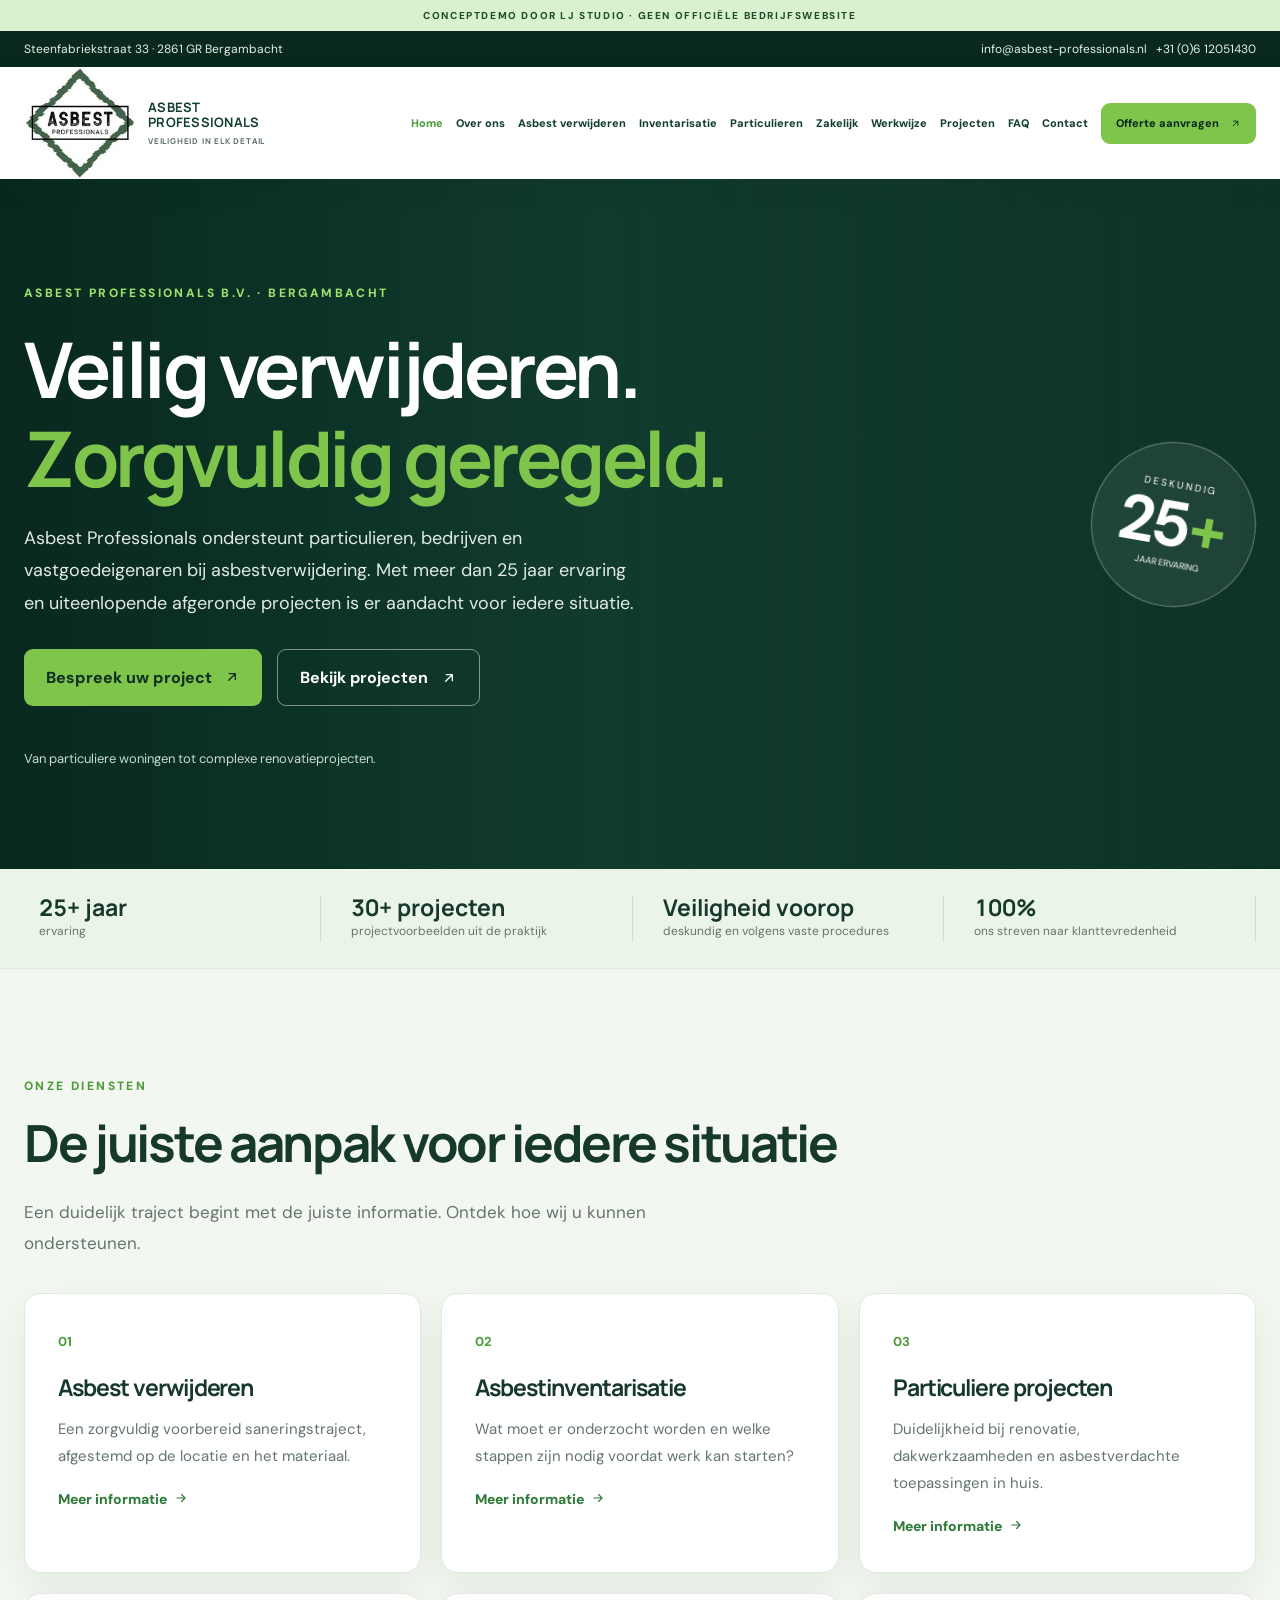
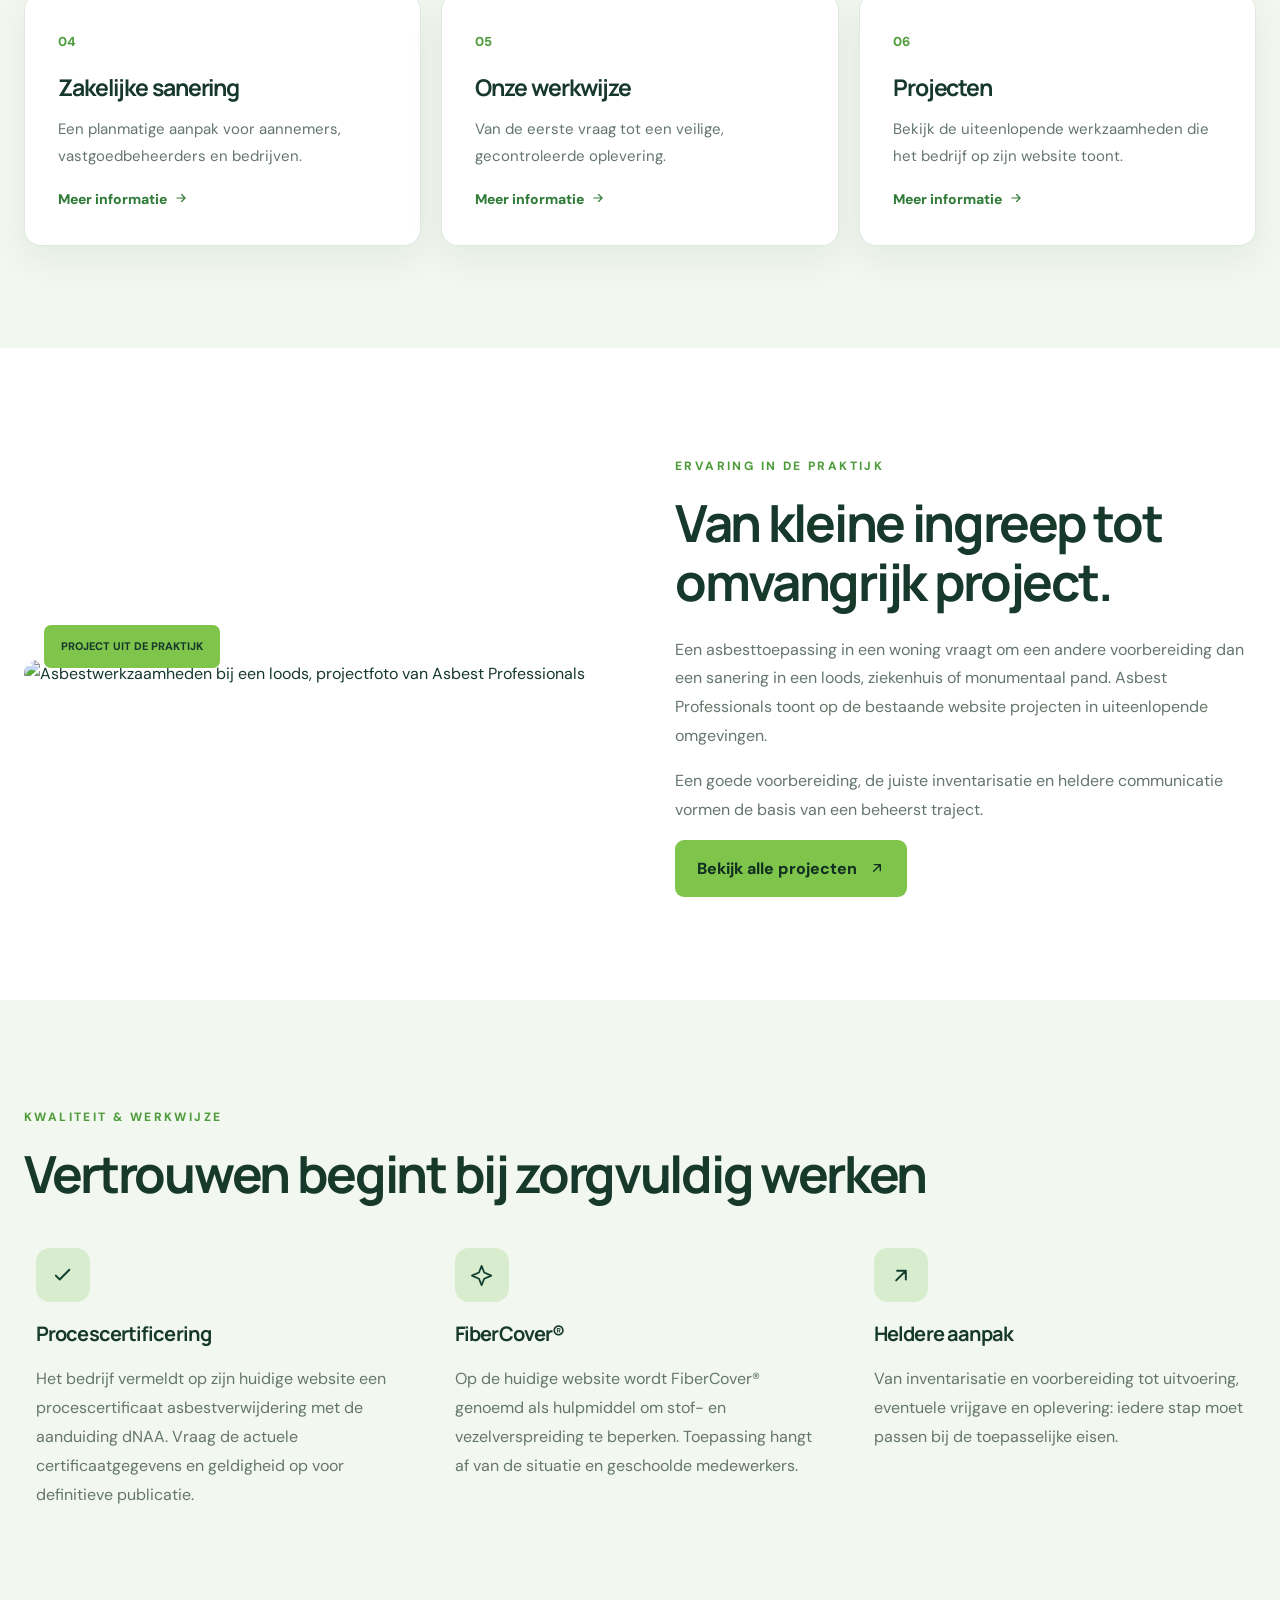
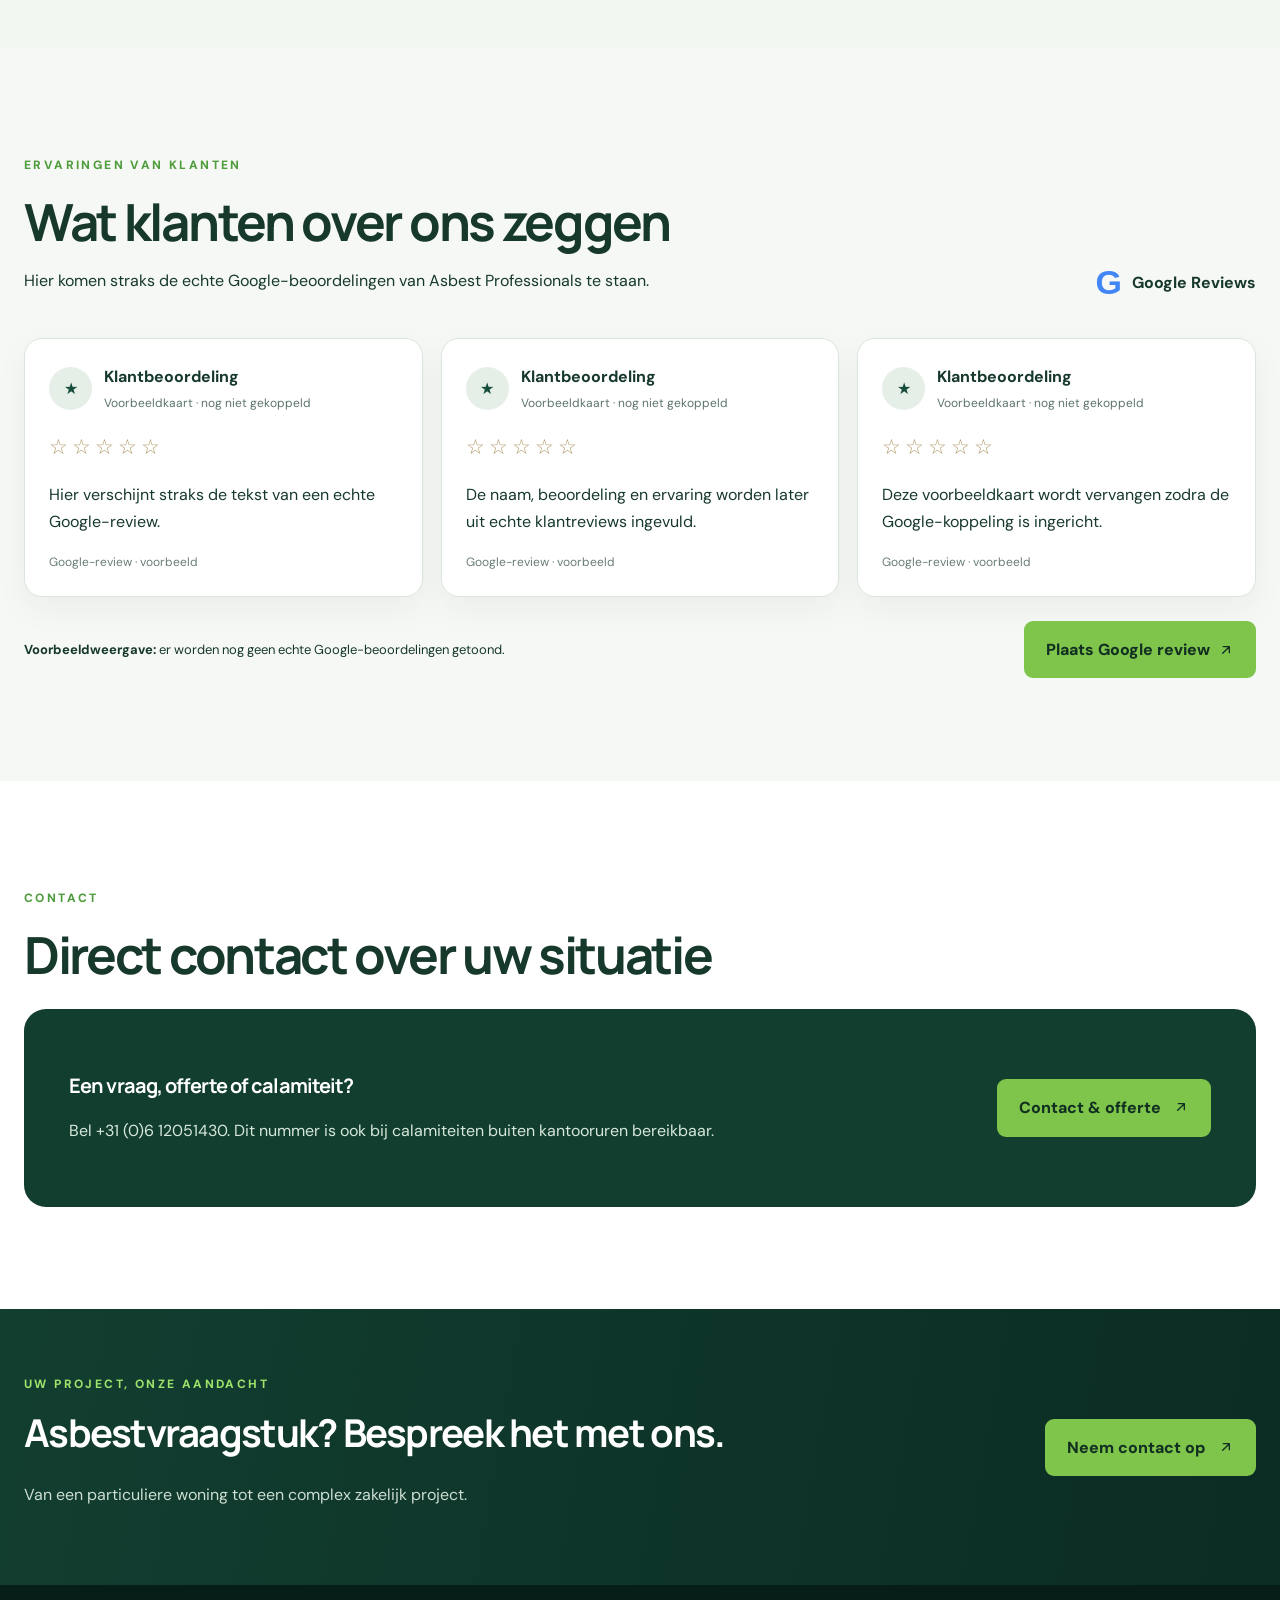
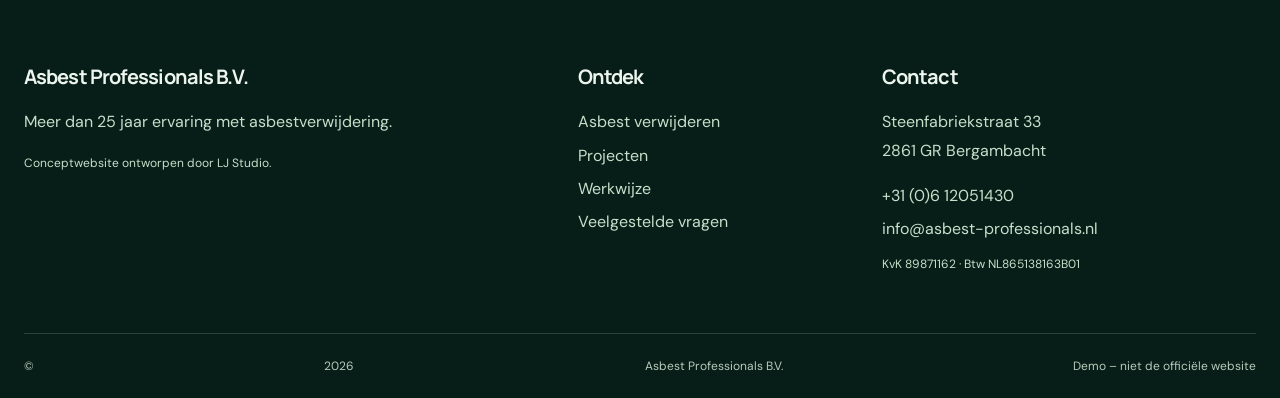
==== commit 1641b968: "Add responsive Google reviews demo cards and review button to Asbest homepage" ====
--- a/index.html
+++ b/index.html
@@ -37,6 +37,19 @@
     text-decoration: none;
   }
 }
+</style><style id="ap-google-reviews-style">
+.ap-reviews{background:#f6f8f5}.ap-reviews-heading{display:flex;justify-content:space-between;align-items:end;gap:24px;margin-bottom:26px}.ap-reviews-heading h2{margin-bottom:12px}.ap-reviews-heading p{max-width:650px}.ap-google-brand{display:flex;align-items:center;gap:10px;font-weight:700;white-space:nowrap}.ap-google-g{font-size:34px;font-weight:800;font-family:Arial,sans-serif;color:#4285f4}.ap-review-grid{display:grid;grid-template-columns:repeat(3,minmax(0,1fr));gap:18px}.ap-review-card{background:#fff;border:1px solid #dce5dc;border-radius:18px;padding:24px;box-shadow:0 12px 32px rgba(9,47,36,.05);display:flex;flex-direction:column;gap:16px;min-width:0}.ap-review-card-top{display:flex;align-items:center;gap:12px}.ap-review-avatar{display:grid;place-items:center;flex:none;width:43px;height:43px;border-radius:50%;background:#e6eee8;color:#164d3c}.ap-review-card-top strong,.ap-review-card-top small{display:block}.ap-review-card-top small{font-size:12px;opacity:.7;margin-top:3px}.ap-review-stars{letter-spacing:4px;color:#b19c6d;font-size:21px}.ap-review-card p{margin:0;line-height:1.7;flex:1}.ap-review-source{font-size:12px;opacity:.65}.ap-review-bottom{display:flex;align-items:center;justify-content:space-between;gap:24px;margin-top:24px}.ap-review-bottom p{margin:0;font-size:13px}.ap-review-button{border:0;cursor:pointer;white-space:nowrap}@media(max-width:850px){.ap-review-grid{grid-template-columns:repeat(2,minmax(0,1fr))}.ap-review-card:last-child{grid-column:1/-1}}@media(max-width:620px){.ap-reviews-heading,.ap-review-bottom{flex-direction:column;align-items:flex-start}.ap-review-grid{grid-template-columns:1fr}.ap-review-card:last-child{grid-column:auto}.ap-review-button{width:100%;text-align:center;justify-content:center}.ap-google-brand{align-self:flex-start}}
 </style></head><body><a class="skip" href="#inhoud">Direct naar inhoud</a><div class="demo">CONCEPTDEMO DOOR LJ STUDIO · GEEN OFFICIËLE BEDRIJFSWEBSITE</div><div class="utility"><div class="wrap"><span>Steenfabriekstraat 33 · 2861 GR Bergambacht</span><span><a href="mailto:info@asbest-professionals.nl">info@asbest-professionals.nl</a>   <a href="tel:+31612051430">+31 (0)6 12051430</a></span></div>
 </div>
-<header class="site-header"><div class="wrap header-inner"><a aria-label="Asbest Professionals – home" class="brand" href="./index.html"><img alt="Asbest Professionals B.V." class="site-logo" height="160" src="./assets/logo.png" width="160"/><span class="brand-words"><strong>ASBEST<br/>PROFESSIONALS</strong><small>VEILIGHEID IN ELK DETAIL</small></span></a><button aria-controls="mainnav" aria-expanded="false" class="menu-toggle" type="button">☰ <span>Menu</span></button><nav aria-label="Hoofdnavigatie" id="mainnav"><a class="current" href="./index.html">Home</a><a class="" href="./over-ons.html">Over ons</a><a class="" href="./asbest-verwijderen.html">Asbest verwijderen</a><a class="" href="./asbestinventarisatie.html">Inventarisatie</a><a class="" href="./particulieren.html">Particulieren</a><a class="" href="./zakelijk.html">Zakelijk</a><a class="" href="./werkwijze.html">Werkwijze</a><a class="" href="./projecten.html">Projecten</a><a class="" href="./veelgestelde-vragen.html">FAQ</a><a class="" href="./contact.html">Contact</a><a class="nav-cta" href="./contact.html">Offerte aanvragen <svg class="ui-arrow-icon" xmlns="http://www.w3.org/2000/svg" viewBox="0 0 24 24" fill="none" stroke="currentColor" stroke-width="2" stroke-linecap="round" stroke-linejoin="round" aria-hidden="true" focusable="false"><path d="M7 17 17 7M8 7h9v9"/></svg></a></nav></div></header><main id="inhoud"><section class="hero hero-slideshow"><div aria-hidden="true" class="hero-slides"><div class="hero-slide is-active" style='background-image:url("https://impro.usercontent.one/appid/oneComWsb/domain/asbest-professionals.nl/media/asbest-professionals.nl/onewebmedia/Loods%20Asten.jpg?quality=85")'></div><div class="hero-slide" style='background-image:url("https://impro.usercontent.one/appid/oneComWsb/domain/asbest-professionals.nl/media/asbest-professionals.nl/onewebmedia/E2162C01-E2D9-4B65-80A0-8608477ADD08%20-%20kopie3___serialized1.JPG?quality=85")'></div><div class="hero-slide" style='background-image:url("https://impro.usercontent.one/appid/oneComWsb/domain/asbest-professionals.nl/media/asbest-professionals.nl/onewebmedia/IMG_9490___serialized2.jpg?quality=85")'></div><div class="hero-slide" style='background-image:url("https://impro.usercontent.one/appid/oneComWsb/domain/asbest-professionals.nl/media/asbest-professionals.nl/onewebmedia/IMG_9361___serialized3.jpg?quality=85")'></div></div><div aria-hidden="true" class="hero-slide-overlay"></div><div class="wrap hero-grid"><div class="hero-content"><span class="eyebrow">ASBEST PROFESSIONALS B.V. · BERGAMBACHT</span><h1>Veilig verwijderen.<br/><em>Zorgvuldig geregeld.</em></h1><p>Asbest Professionals ondersteunt particulieren, bedrijven en vastgoedeigenaren bij asbestverwijdering. Met meer dan 25 jaar ervaring en uiteenlopende afgeronde projecten is er aandacht voor iedere situatie.</p><div class="hero-actions"><a class="button" href="contact.html">Bespreek uw project <span aria-hidden="true"><svg class="ui-arrow-icon" xmlns="http://www.w3.org/2000/svg" viewBox="0 0 24 24" fill="none" stroke="currentColor" stroke-width="2" stroke-linecap="round" stroke-linejoin="round" aria-hidden="true" focusable="false"><path d="M7 17 17 7M8 7h9v9"/></svg></span></a><a class="ghost" href="./projecten.html">Bekijk projecten <svg class="ui-arrow-icon" xmlns="http://www.w3.org/2000/svg" viewBox="0 0 24 24" fill="none" stroke="currentColor" stroke-width="2" stroke-linecap="round" stroke-linejoin="round" aria-hidden="true" focusable="false"><path d="M7 17 17 7M8 7h9v9"/></svg></a></div><div class="hero-caption">Van particuliere woningen tot complexe renovatieprojecten.</div></div><div class="hero-stamp"><span>DESKUNDIG</span><strong>25<span>+</span></strong><small>JAAR ERVARING</small></div></div></section><div class="trust-strip"><div class="wrap trust-grid"><div><strong class="count-number" data-count="25" data-suffix="+ jaar">25+ jaar</strong><span>ervaring </span></div><div><strong class="count-number" data-count="30" data-suffix="+ projecten">30+ projecten</strong><span>projectvoorbeelden uit de praktijk</span></div><div><strong class="trust-word">Veiligheid voorop</strong><span>deskundig en volgens vaste procedures</span></div><div><strong class="count-number" data-count="100" data-suffix="%">100%</strong><span>ons streven naar klanttevredenheid</span></div></div></div><section class="section soft"><div class="wrap"><span class="eyebrow">ONZE DIENSTEN</span><h2>De juiste aanpak voor iedere situatie</h2><p class="section-lead">Een duidelijk traject begint met de juiste informatie. Ontdek hoe wij u kunnen ondersteunen.</p><div class="cards"><article class="card"><span class="card-no">01</span><h3>Asbest verwijderen</h3><p>Een zorgvuldig voorbereid saneringstraject, afgestemd op de locatie en het materiaal.</p><a class="text-link" href="./asbest-verwijderen.html">Meer informatie <span aria-hidden="true"><svg class="ui-arrow-icon" xmlns="http://www.w3.org/2000/svg" viewBox="0 0 24 24" fill="none" stroke="currentColor" stroke-width="2" stroke-linecap="round" stroke-linejoin="round" aria-hidden="true" focusable="false"><path d="M5 12h14m-6-6 6 6-6 6"/></svg></span></a></article><article class="card"><span class="card-no">02</span><h3>Asbestinventarisatie</h3><p>Wat moet er onderzocht worden en welke stappen zijn nodig voordat werk kan starten?</p><a class="text-link" href="./asbestinventarisatie.html">Meer informatie <span aria-hidden="true"><svg class="ui-arrow-icon" xmlns="http://www.w3.org/2000/svg" viewBox="0 0 24 24" fill="none" stroke="currentColor" stroke-width="2" stroke-linecap="round" stroke-linejoin="round" aria-hidden="true" focusable="false"><path d="M5 12h14m-6-6 6 6-6 6"/></svg></span></a></article><article class="card"><span class="card-no">03</span><h3>Particuliere projecten</h3><p>Duidelijkheid bij renovatie, dakwerkzaamheden en asbestverdachte toepassingen in huis.</p><a class="text-link" href="./particulieren.html">Meer informatie <span aria-hidden="true"><svg class="ui-arrow-icon" xmlns="http://www.w3.org/2000/svg" viewBox="0 0 24 24" fill="none" stroke="currentColor" stroke-width="2" stroke-linecap="round" stroke-linejoin="round" aria-hidden="true" focusable="false"><path d="M5 12h14m-6-6 6 6-6 6"/></svg></span></a></article><article class="card"><span class="card-no">04</span><h3>Zakelijke sanering</h3><p>Een planmatige aanpak voor aannemers, vastgoedbeheerders en bedrijven.</p><a class="text-link" href="./zakelijk.html">Meer informatie <span aria-hidden="true"><svg class="ui-arrow-icon" xmlns="http://www.w3.org/2000/svg" viewBox="0 0 24 24" fill="none" stroke="currentColor" stroke-width="2" stroke-linecap="round" stroke-linejoin="round" aria-hidden="true" focusable="false"><path d="M5 12h14m-6-6 6 6-6 6"/></svg></span></a></article><article class="card"><span class="card-no">05</span><h3>Onze werkwijze</h3><p>Van de eerste vraag tot een veilige, gecontroleerde oplevering.</p><a class="text-link" href="./werkwijze.html">Meer informatie <span aria-hidden="true"><svg class="ui-arrow-icon" xmlns="http://www.w3.org/2000/svg" viewBox="0 0 24 24" fill="none" stroke="currentColor" stroke-width="2" stroke-linecap="round" stroke-linejoin="round" aria-hidden="true" focusable="false"><path d="M5 12h14m-6-6 6 6-6 6"/></svg></span></a></article><article class="card"><span class="card-no">06</span><h3>Projecten</h3><p>Bekijk de uiteenlopende werkzaamheden die het bedrijf op zijn website toont.</p><a class="text-link" href="./projecten.html">Meer informatie <span aria-hidden="true"><svg class="ui-arrow-icon" xmlns="http://www.w3.org/2000/svg" viewBox="0 0 24 24" fill="none" stroke="currentColor" stroke-width="2" stroke-linecap="round" stroke-linejoin="round" aria-hidden="true" focusable="false"><path d="M5 12h14m-6-6 6 6-6 6"/></svg></span></a></article></div></div></section><section class="section"><div class="wrap feature"><div class="feature-image"><img alt="Asbestwerkzaamheden bij een loods, projectfoto van Asbest Professionals" loading="lazy" src="https://impro.usercontent.one/appid/oneComWsb/domain/asbest-professionals.nl/media/asbest-professionals.nl/onewebmedia/Asten.jpg?etag=%227288a-66f4152c%22&amp;quality=85&amp;sourceContentType=image%2Fjpeg"/><span class="image-tag">PROJECT UIT DE PRAKTIJK</span></div><div><span class="eyebrow">ERVARING IN DE PRAKTIJK</span><h2>Van kleine ingreep tot omvangrijk project.</h2><p>Een asbesttoepassing in een woning vraagt om een andere voorbereiding dan een sanering in een loods, ziekenhuis of monumentaal pand. Asbest Professionals toont op de bestaande website projecten in uiteenlopende omgevingen.</p><p>Een goede voorbereiding, de juiste inventarisatie en heldere communicatie vormen de basis van een beheerst traject.</p><a class="button" href="projecten.html">Bekijk alle projecten <span aria-hidden="true"><svg class="ui-arrow-icon" xmlns="http://www.w3.org/2000/svg" viewBox="0 0 24 24" fill="none" stroke="currentColor" stroke-width="2" stroke-linecap="round" stroke-linejoin="round" aria-hidden="true" focusable="false"><path d="M7 17 17 7M8 7h9v9"/></svg></span></a></div></div></section><section class="section soft"><div class="wrap"><span class="eyebrow">KWALITEIT &amp; WERKWIJZE</span><h2>Vertrouwen begint bij zorgvuldig werken</h2><div class="info-grid"><article><span class="icon-bubble"><svg class="ui-feature-icon" xmlns="http://www.w3.org/2000/svg" viewBox="0 0 24 24" fill="none" stroke="currentColor" stroke-width="2" stroke-linecap="round" stroke-linejoin="round" aria-hidden="true" focusable="false"><path d="m5 12 4 4L19 6"/></svg></span><h3>Procescertificering</h3><p>Het bedrijf vermeldt op zijn huidige website een procescertificaat asbestverwijdering met de aanduiding dNAA. Vraag de actuele certificaatgegevens en geldigheid op voor definitieve publicatie.</p></article><article><span class="icon-bubble"><svg class="ui-feature-icon" xmlns="http://www.w3.org/2000/svg" viewBox="0 0 24 24" fill="none" stroke="currentColor" stroke-width="1.8" stroke-linecap="round" stroke-linejoin="round" aria-hidden="true" focusable="false"><path d="m12 2 2.7 6.8L22 12l-7.3 3.2L12 22l-2.7-6.8L2 12l7.3-3.2L12 2Z"/></svg></span><h3>FiberCover®</h3><p>Op de huidige website wordt FiberCover® genoemd als hulpmiddel om stof- en vezelverspreiding te beperken. Toepassing hangt af van de situatie en geschoolde medewerkers.</p></article><article><span class="icon-bubble"><svg class="ui-arrow-icon" xmlns="http://www.w3.org/2000/svg" viewBox="0 0 24 24" fill="none" stroke="currentColor" stroke-width="2" stroke-linecap="round" stroke-linejoin="round" aria-hidden="true" focusable="false"><path d="M7 17 17 7M8 7h9v9"/></svg></span><h3>Heldere aanpak</h3><p>Van inventarisatie en voorbereiding tot uitvoering, eventuele vrijgave en oplevering: iedere stap moet passen bij de toepasselijke eisen.</p></article></div></div></section><section class="section"><div class="wrap"><span class="eyebrow">CONTACT</span><h2>Direct contact over uw situatie</h2><div class="contact-promo"><div><h3>Een vraag, offerte of calamiteit?</h3><p>Bel +31 (0)6 12051430. Dit nummer is ook bij calamiteiten buiten kantooruren bereikbaar.</p></div><a class="button" href="contact.html">Contact &amp; offerte <span aria-hidden="true"><svg class="ui-arrow-icon" xmlns="http://www.w3.org/2000/svg" viewBox="0 0 24 24" fill="none" stroke="currentColor" stroke-width="2" stroke-linecap="round" stroke-linejoin="round" aria-hidden="true" focusable="false"><path d="M7 17 17 7M8 7h9v9"/></svg></span></a></div></div></section></main><section class="cta-band"><div class="wrap cta-flex"><div><span class="eyebrow">UW PROJECT, ONZE AANDACHT</span><h2>Asbestvraagstuk? Bespreek het met ons.</h2><p>Van een particuliere woning tot een complex zakelijk project.</p></div><a class="button" href="contact.html">Neem contact op <span aria-hidden="true"><svg class="ui-arrow-icon" xmlns="http://www.w3.org/2000/svg" viewBox="0 0 24 24" fill="none" stroke="currentColor" stroke-width="2" stroke-linecap="round" stroke-linejoin="round" aria-hidden="true" focusable="false"><path d="M7 17 17 7M8 7h9v9"/></svg></span></a></div></section><footer><div class="wrap footer-grid"><div><h3>Asbest Professionals B.V.</h3><p>Meer dan 25 jaar ervaring met asbestverwijdering.</p><p class="fine">Conceptwebsite ontworpen door LJ Studio.</p></div><div><h3>Ontdek</h3><a href="./asbest-verwijderen.html">Asbest verwijderen</a><a href="./projecten.html">Projecten</a><a href="./werkwijze.html">Werkwijze</a><a href="./veelgestelde-vragen.html">Veelgestelde vragen</a></div><div><h3>Contact</h3><p>Steenfabriekstraat 33<br/>2861 GR Bergambacht</p><a href="tel:+31612051430">+31 (0)6 12051430</a><a href="mailto:info@asbest-professionals.nl">info@asbest-professionals.nl</a><p class="fine">KvK 89871162 · Btw NL865138163B01</p></div></div><div class="wrap footer-bottom">© <span id="year">2026</span> Asbest Professionals B.V. <span>Demo – niet de officiële website</span></div></footer></body></html>
+<header class="site-header"><div class="wrap header-inner"><a aria-label="Asbest Professionals – home" class="brand" href="./index.html"><img alt="Asbest Professionals B.V." class="site-logo" height="160" src="./assets/logo.png" width="160"/><span class="brand-words"><strong>ASBEST<br/>PROFESSIONALS</strong><small>VEILIGHEID IN ELK DETAIL</small></span></a><button aria-controls="mainnav" aria-expanded="false" class="menu-toggle" type="button">☰ <span>Menu</span></button><nav aria-label="Hoofdnavigatie" id="mainnav"><a class="current" href="./index.html">Home</a><a class="" href="./over-ons.html">Over ons</a><a class="" href="./asbest-verwijderen.html">Asbest verwijderen</a><a class="" href="./asbestinventarisatie.html">Inventarisatie</a><a class="" href="./particulieren.html">Particulieren</a><a class="" href="./zakelijk.html">Zakelijk</a><a class="" href="./werkwijze.html">Werkwijze</a><a class="" href="./projecten.html">Projecten</a><a class="" href="./veelgestelde-vragen.html">FAQ</a><a class="" href="./contact.html">Contact</a><a class="nav-cta" href="./contact.html">Offerte aanvragen <svg class="ui-arrow-icon" xmlns="http://www.w3.org/2000/svg" viewBox="0 0 24 24" fill="none" stroke="currentColor" stroke-width="2" stroke-linecap="round" stroke-linejoin="round" aria-hidden="true" focusable="false"><path d="M7 17 17 7M8 7h9v9"/></svg></a></nav></div></header><main id="inhoud"><section class="hero hero-slideshow"><div aria-hidden="true" class="hero-slides"><div class="hero-slide is-active" style='background-image:url("https://impro.usercontent.one/appid/oneComWsb/domain/asbest-professionals.nl/media/asbest-professionals.nl/onewebmedia/Loods%20Asten.jpg?quality=85")'></div><div class="hero-slide" style='background-image:url("https://impro.usercontent.one/appid/oneComWsb/domain/asbest-professionals.nl/media/asbest-professionals.nl/onewebmedia/E2162C01-E2D9-4B65-80A0-8608477ADD08%20-%20kopie3___serialized1.JPG?quality=85")'></div><div class="hero-slide" style='background-image:url("https://impro.usercontent.one/appid/oneComWsb/domain/asbest-professionals.nl/media/asbest-professionals.nl/onewebmedia/IMG_9490___serialized2.jpg?quality=85")'></div><div class="hero-slide" style='background-image:url("https://impro.usercontent.one/appid/oneComWsb/domain/asbest-professionals.nl/media/asbest-professionals.nl/onewebmedia/IMG_9361___serialized3.jpg?quality=85")'></div></div><div aria-hidden="true" class="hero-slide-overlay"></div><div class="wrap hero-grid"><div class="hero-content"><span class="eyebrow">ASBEST PROFESSIONALS B.V. · BERGAMBACHT</span><h1>Veilig verwijderen.<br/><em>Zorgvuldig geregeld.</em></h1><p>Asbest Professionals ondersteunt particulieren, bedrijven en vastgoedeigenaren bij asbestverwijdering. Met meer dan 25 jaar ervaring en uiteenlopende afgeronde projecten is er aandacht voor iedere situatie.</p><div class="hero-actions"><a class="button" href="contact.html">Bespreek uw project <span aria-hidden="true"><svg class="ui-arrow-icon" xmlns="http://www.w3.org/2000/svg" viewBox="0 0 24 24" fill="none" stroke="currentColor" stroke-width="2" stroke-linecap="round" stroke-linejoin="round" aria-hidden="true" focusable="false"><path d="M7 17 17 7M8 7h9v9"/></svg></span></a><a class="ghost" href="./projecten.html">Bekijk projecten <svg class="ui-arrow-icon" xmlns="http://www.w3.org/2000/svg" viewBox="0 0 24 24" fill="none" stroke="currentColor" stroke-width="2" stroke-linecap="round" stroke-linejoin="round" aria-hidden="true" focusable="false"><path d="M7 17 17 7M8 7h9v9"/></svg></a></div><div class="hero-caption">Van particuliere woningen tot complexe renovatieprojecten.</div></div><div class="hero-stamp"><span>DESKUNDIG</span><strong>25<span>+</span></strong><small>JAAR ERVARING</small></div></div></section><div class="trust-strip"><div class="wrap trust-grid"><div><strong class="count-number" data-count="25" data-suffix="+ jaar">25+ jaar</strong><span>ervaring </span></div><div><strong class="count-number" data-count="30" data-suffix="+ projecten">30+ projecten</strong><span>projectvoorbeelden uit de praktijk</span></div><div><strong class="trust-word">Veiligheid voorop</strong><span>deskundig en volgens vaste procedures</span></div><div><strong class="count-number" data-count="100" data-suffix="%">100%</strong><span>ons streven naar klanttevredenheid</span></div></div></div><section class="section soft"><div class="wrap"><span class="eyebrow">ONZE DIENSTEN</span><h2>De juiste aanpak voor iedere situatie</h2><p class="section-lead">Een duidelijk traject begint met de juiste informatie. Ontdek hoe wij u kunnen ondersteunen.</p><div class="cards"><article class="card"><span class="card-no">01</span><h3>Asbest verwijderen</h3><p>Een zorgvuldig voorbereid saneringstraject, afgestemd op de locatie en het materiaal.</p><a class="text-link" href="./asbest-verwijderen.html">Meer informatie <span aria-hidden="true"><svg class="ui-arrow-icon" xmlns="http://www.w3.org/2000/svg" viewBox="0 0 24 24" fill="none" stroke="currentColor" stroke-width="2" stroke-linecap="round" stroke-linejoin="round" aria-hidden="true" focusable="false"><path d="M5 12h14m-6-6 6 6-6 6"/></svg></span></a></article><article class="card"><span class="card-no">02</span><h3>Asbestinventarisatie</h3><p>Wat moet er onderzocht worden en welke stappen zijn nodig voordat werk kan starten?</p><a class="text-link" href="./asbestinventarisatie.html">Meer informatie <span aria-hidden="true"><svg class="ui-arrow-icon" xmlns="http://www.w3.org/2000/svg" viewBox="0 0 24 24" fill="none" stroke="currentColor" stroke-width="2" stroke-linecap="round" stroke-linejoin="round" aria-hidden="true" focusable="false"><path d="M5 12h14m-6-6 6 6-6 6"/></svg></span></a></article><article class="card"><span class="card-no">03</span><h3>Particuliere projecten</h3><p>Duidelijkheid bij renovatie, dakwerkzaamheden en asbestverdachte toepassingen in huis.</p><a class="text-link" href="./particulieren.html">Meer informatie <span aria-hidden="true"><svg class="ui-arrow-icon" xmlns="http://www.w3.org/2000/svg" viewBox="0 0 24 24" fill="none" stroke="currentColor" stroke-width="2" stroke-linecap="round" stroke-linejoin="round" aria-hidden="true" focusable="false"><path d="M5 12h14m-6-6 6 6-6 6"/></svg></span></a></article><article class="card"><span class="card-no">04</span><h3>Zakelijke sanering</h3><p>Een planmatige aanpak voor aannemers, vastgoedbeheerders en bedrijven.</p><a class="text-link" href="./zakelijk.html">Meer informatie <span aria-hidden="true"><svg class="ui-arrow-icon" xmlns="http://www.w3.org/2000/svg" viewBox="0 0 24 24" fill="none" stroke="currentColor" stroke-width="2" stroke-linecap="round" stroke-linejoin="round" aria-hidden="true" focusable="false"><path d="M5 12h14m-6-6 6 6-6 6"/></svg></span></a></article><article class="card"><span class="card-no">05</span><h3>Onze werkwijze</h3><p>Van de eerste vraag tot een veilige, gecontroleerde oplevering.</p><a class="text-link" href="./werkwijze.html">Meer informatie <span aria-hidden="true"><svg class="ui-arrow-icon" xmlns="http://www.w3.org/2000/svg" viewBox="0 0 24 24" fill="none" stroke="currentColor" stroke-width="2" stroke-linecap="round" stroke-linejoin="round" aria-hidden="true" focusable="false"><path d="M5 12h14m-6-6 6 6-6 6"/></svg></span></a></article><article class="card"><span class="card-no">06</span><h3>Projecten</h3><p>Bekijk de uiteenlopende werkzaamheden die het bedrijf op zijn website toont.</p><a class="text-link" href="./projecten.html">Meer informatie <span aria-hidden="true"><svg class="ui-arrow-icon" xmlns="http://www.w3.org/2000/svg" viewBox="0 0 24 24" fill="none" stroke="currentColor" stroke-width="2" stroke-linecap="round" stroke-linejoin="round" aria-hidden="true" focusable="false"><path d="M5 12h14m-6-6 6 6-6 6"/></svg></span></a></article></div></div></section><section class="section"><div class="wrap feature"><div class="feature-image"><img alt="Asbestwerkzaamheden bij een loods, projectfoto van Asbest Professionals" loading="lazy" src="https://impro.usercontent.one/appid/oneComWsb/domain/asbest-professionals.nl/media/asbest-professionals.nl/onewebmedia/Asten.jpg?etag=%227288a-66f4152c%22&amp;quality=85&amp;sourceContentType=image%2Fjpeg"/><span class="image-tag">PROJECT UIT DE PRAKTIJK</span></div><div><span class="eyebrow">ERVARING IN DE PRAKTIJK</span><h2>Van kleine ingreep tot omvangrijk project.</h2><p>Een asbesttoepassing in een woning vraagt om een andere voorbereiding dan een sanering in een loods, ziekenhuis of monumentaal pand. Asbest Professionals toont op de bestaande website projecten in uiteenlopende omgevingen.</p><p>Een goede voorbereiding, de juiste inventarisatie en heldere communicatie vormen de basis van een beheerst traject.</p><a class="button" href="projecten.html">Bekijk alle projecten <span aria-hidden="true"><svg class="ui-arrow-icon" xmlns="http://www.w3.org/2000/svg" viewBox="0 0 24 24" fill="none" stroke="currentColor" stroke-width="2" stroke-linecap="round" stroke-linejoin="round" aria-hidden="true" focusable="false"><path d="M7 17 17 7M8 7h9v9"/></svg></span></a></div></div></section><section class="section soft"><div class="wrap"><span class="eyebrow">KWALITEIT &amp; WERKWIJZE</span><h2>Vertrouwen begint bij zorgvuldig werken</h2><div class="info-grid"><article><span class="icon-bubble"><svg class="ui-feature-icon" xmlns="http://www.w3.org/2000/svg" viewBox="0 0 24 24" fill="none" stroke="currentColor" stroke-width="2" stroke-linecap="round" stroke-linejoin="round" aria-hidden="true" focusable="false"><path d="m5 12 4 4L19 6"/></svg></span><h3>Procescertificering</h3><p>Het bedrijf vermeldt op zijn huidige website een procescertificaat asbestverwijdering met de aanduiding dNAA. Vraag de actuele certificaatgegevens en geldigheid op voor definitieve publicatie.</p></article><article><span class="icon-bubble"><svg class="ui-feature-icon" xmlns="http://www.w3.org/2000/svg" viewBox="0 0 24 24" fill="none" stroke="currentColor" stroke-width="1.8" stroke-linecap="round" stroke-linejoin="round" aria-hidden="true" focusable="false"><path d="m12 2 2.7 6.8L22 12l-7.3 3.2L12 22l-2.7-6.8L2 12l7.3-3.2L12 2Z"/></svg></span><h3>FiberCover®</h3><p>Op de huidige website wordt FiberCover® genoemd als hulpmiddel om stof- en vezelverspreiding te beperken. Toepassing hangt af van de situatie en geschoolde medewerkers.</p></article><article><span class="icon-bubble"><svg class="ui-arrow-icon" xmlns="http://www.w3.org/2000/svg" viewBox="0 0 24 24" fill="none" stroke="currentColor" stroke-width="2" stroke-linecap="round" stroke-linejoin="round" aria-hidden="true" focusable="false"><path d="M7 17 17 7M8 7h9v9"/></svg></span><h3>Heldere aanpak</h3><p>Van inventarisatie en voorbereiding tot uitvoering, eventuele vrijgave en oplevering: iedere stap moet passen bij de toepasselijke eisen.</p></article></div></div></section>
+<section class="section ap-reviews" id="google-reviews" aria-labelledby="ap-reviews-title">
+<div class="wrap">
+  <div class="ap-reviews-heading"><div><span class="eyebrow">ERVARINGEN VAN KLANTEN</span><h2 id="ap-reviews-title">Wat klanten over ons zeggen</h2><p>Hier komen straks de echte Google-beoordelingen van Asbest Professionals te staan.</p></div><div class="ap-google-brand"><span class="ap-google-g" aria-hidden="true">G</span><span>Google Reviews</span></div></div>
+  <div class="ap-review-grid" aria-label="Voorbeeldweergave toekomstige Google-reviews">
+    <article class="ap-review-card"><div class="ap-review-card-top"><span class="ap-review-avatar" aria-hidden="true">★</span><div><strong>Klantbeoordeling</strong><small>Voorbeeldkaart · nog niet gekoppeld</small></div></div><div class="ap-review-stars" aria-hidden="true">☆☆☆☆☆</div><p>Hier verschijnt straks de tekst van een echte Google-review.</p><span class="ap-review-source">Google-review · voorbeeld</span></article>
+    <article class="ap-review-card"><div class="ap-review-card-top"><span class="ap-review-avatar" aria-hidden="true">★</span><div><strong>Klantbeoordeling</strong><small>Voorbeeldkaart · nog niet gekoppeld</small></div></div><div class="ap-review-stars" aria-hidden="true">☆☆☆☆☆</div><p>De naam, beoordeling en ervaring worden later uit echte klantreviews ingevuld.</p><span class="ap-review-source">Google-review · voorbeeld</span></article>
+    <article class="ap-review-card"><div class="ap-review-card-top"><span class="ap-review-avatar" aria-hidden="true">★</span><div><strong>Klantbeoordeling</strong><small>Voorbeeldkaart · nog niet gekoppeld</small></div></div><div class="ap-review-stars" aria-hidden="true">☆☆☆☆☆</div><p>Deze voorbeeldkaart wordt vervangen zodra de Google-koppeling is ingericht.</p><span class="ap-review-source">Google-review · voorbeeld</span></article>
+  </div>
+  <div class="ap-review-bottom"><p><strong>Voorbeeldweergave:</strong> er worden nog geen echte Google-beoordelingen getoond.</p><button class="button ap-review-button" type="button" onclick="alert('De Google-reviewlink wordt toegevoegd zodra het bedrijfsprofiel is gekoppeld.')">Plaats Google review <svg class="ui-arrow-icon" xmlns="http://www.w3.org/2000/svg" viewBox="0 0 24 24" fill="none" stroke="currentColor" stroke-width="2" stroke-linecap="round" stroke-linejoin="round" aria-hidden="true"><path d="M7 17 17 7M8 7h9v9"/></svg></button></div>
+</div></section>
+<section class="section"><div class="wrap"><span class="eyebrow">CONTACT</span><h2>Direct contact over uw situatie</h2><div class="contact-promo"><div><h3>Een vraag, offerte of calamiteit?</h3><p>Bel +31 (0)6 12051430. Dit nummer is ook bij calamiteiten buiten kantooruren bereikbaar.</p></div><a class="button" href="contact.html">Contact &amp; offerte <span aria-hidden="true"><svg class="ui-arrow-icon" xmlns="http://www.w3.org/2000/svg" viewBox="0 0 24 24" fill="none" stroke="currentColor" stroke-width="2" stroke-linecap="round" stroke-linejoin="round" aria-hidden="true" focusable="false"><path d="M7 17 17 7M8 7h9v9"/></svg></span></a></div></div></section></main><section class="cta-band"><div class="wrap cta-flex"><div><span class="eyebrow">UW PROJECT, ONZE AANDACHT</span><h2>Asbestvraagstuk? Bespreek het met ons.</h2><p>Van een particuliere woning tot een complex zakelijk project.</p></div><a class="button" href="contact.html">Neem contact op <span aria-hidden="true"><svg class="ui-arrow-icon" xmlns="http://www.w3.org/2000/svg" viewBox="0 0 24 24" fill="none" stroke="currentColor" stroke-width="2" stroke-linecap="round" stroke-linejoin="round" aria-hidden="true" focusable="false"><path d="M7 17 17 7M8 7h9v9"/></svg></span></a></div></section><footer><div class="wrap footer-grid"><div><h3>Asbest Professionals B.V.</h3><p>Meer dan 25 jaar ervaring met asbestverwijdering.</p><p class="fine">Conceptwebsite ontworpen door LJ Studio.</p></div><div><h3>Ontdek</h3><a href="./asbest-verwijderen.html">Asbest verwijderen</a><a href="./projecten.html">Projecten</a><a href="./werkwijze.html">Werkwijze</a><a href="./veelgestelde-vragen.html">Veelgestelde vragen</a></div><div><h3>Contact</h3><p>Steenfabriekstraat 33<br/>2861 GR Bergambacht</p><a href="tel:+31612051430">+31 (0)6 12051430</a><a href="mailto:info@asbest-professionals.nl">info@asbest-professionals.nl</a><p class="fine">KvK 89871162 · Btw NL865138163B01</p></div></div><div class="wrap footer-bottom">© <span id="year">2026</span> Asbest Professionals B.V. <span>Demo – niet de officiële website</span></div></footer></body></html>
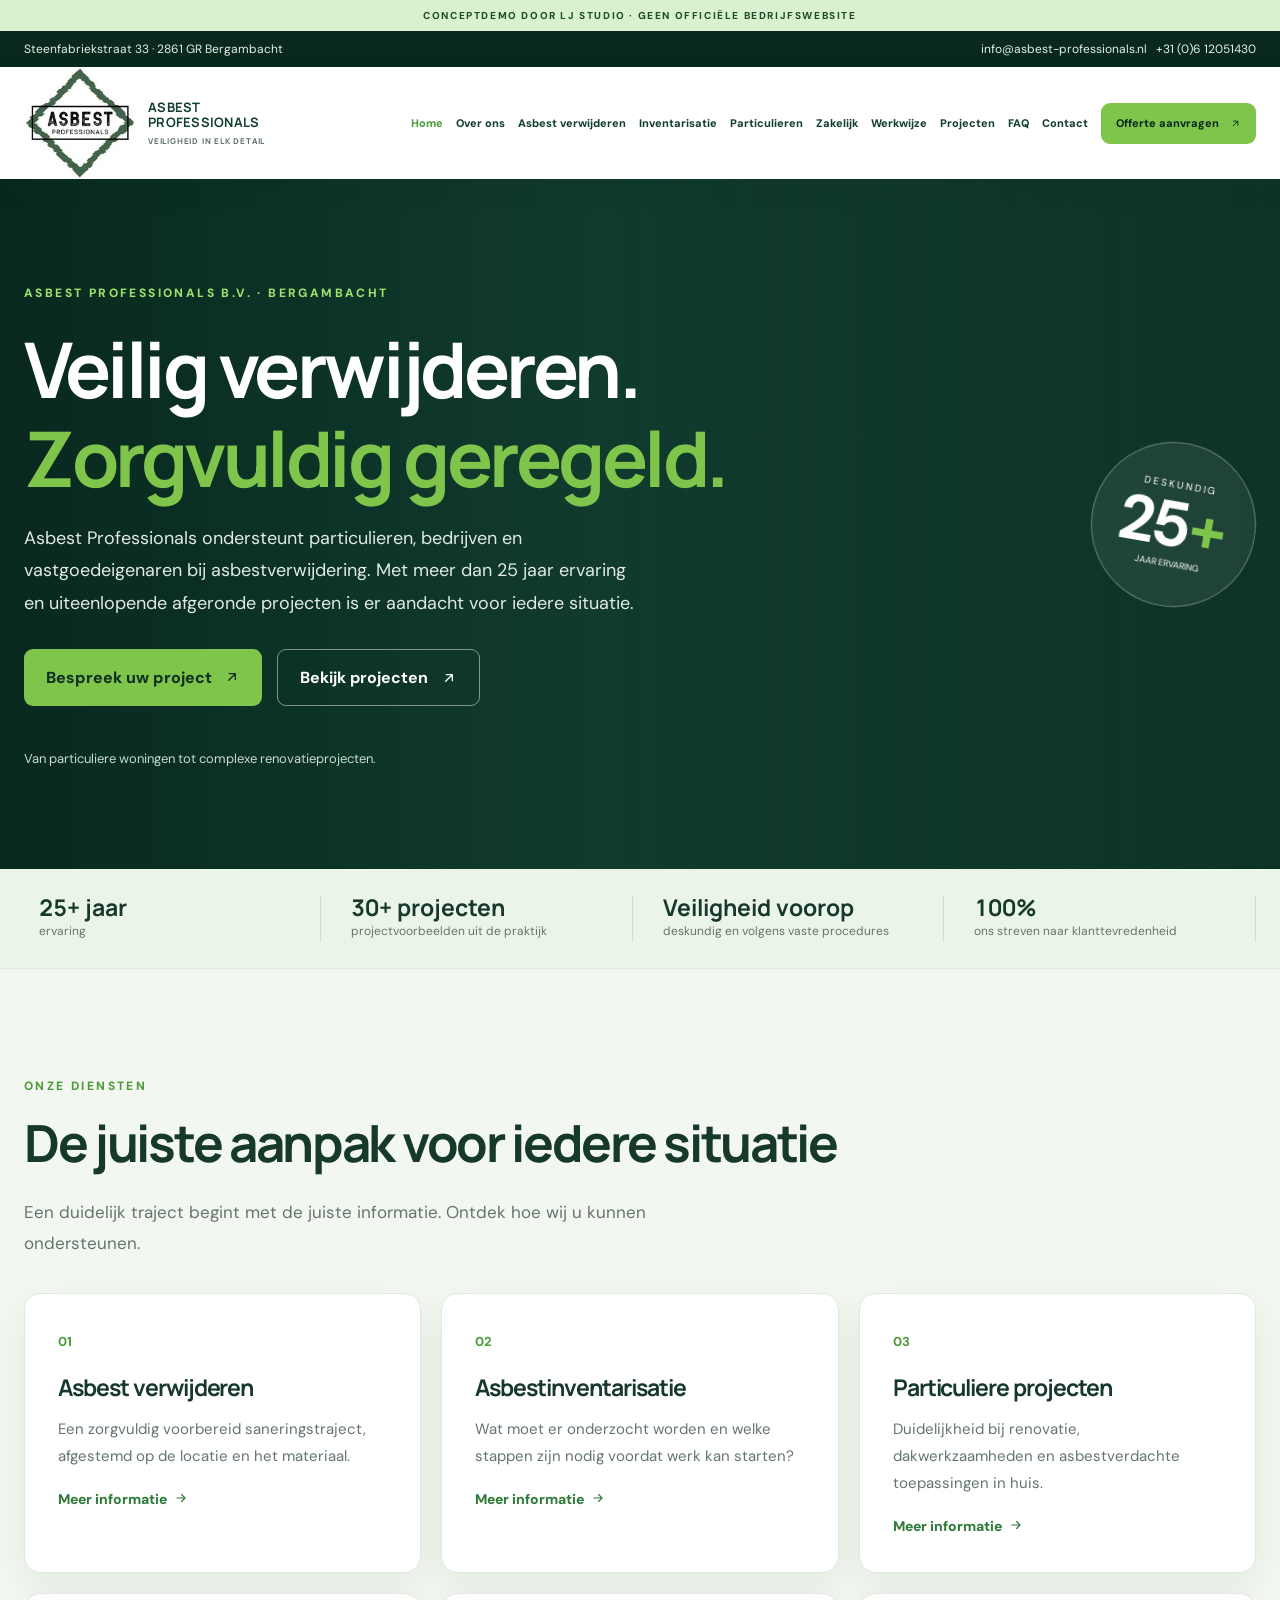
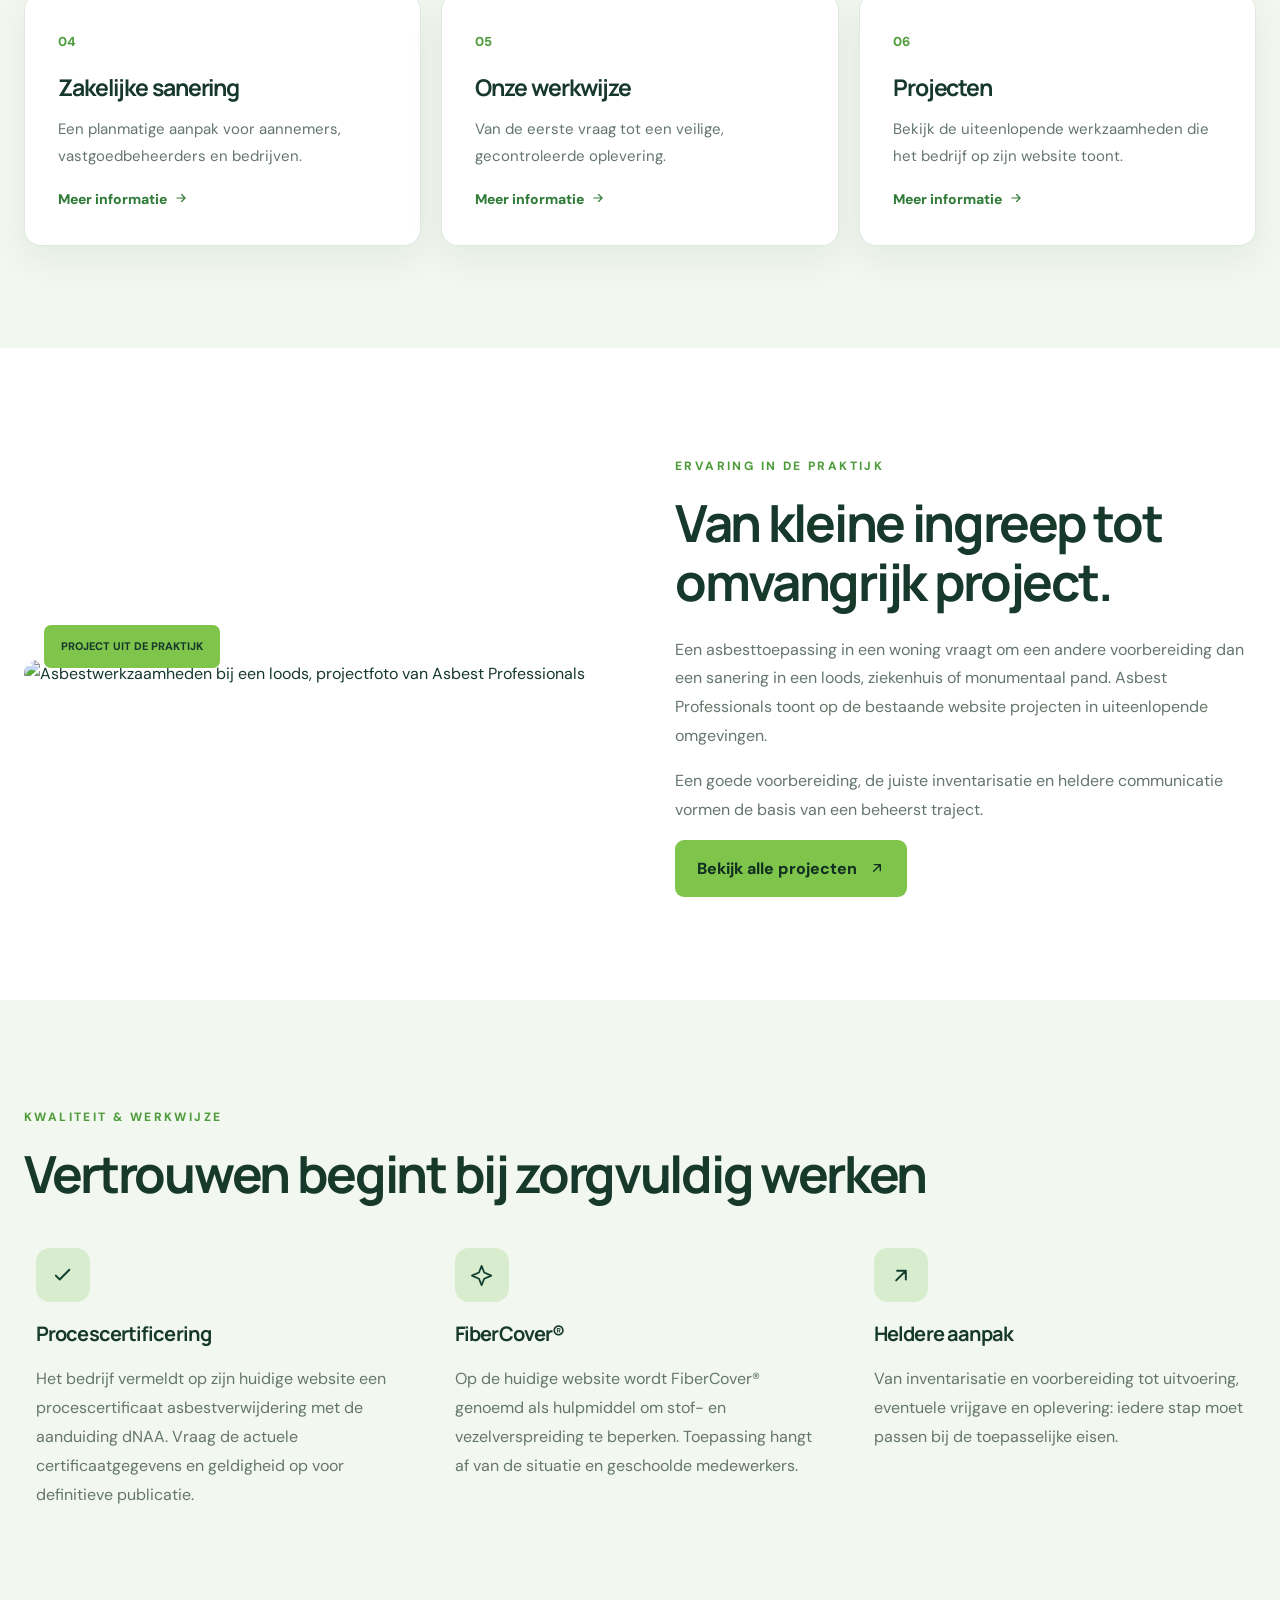
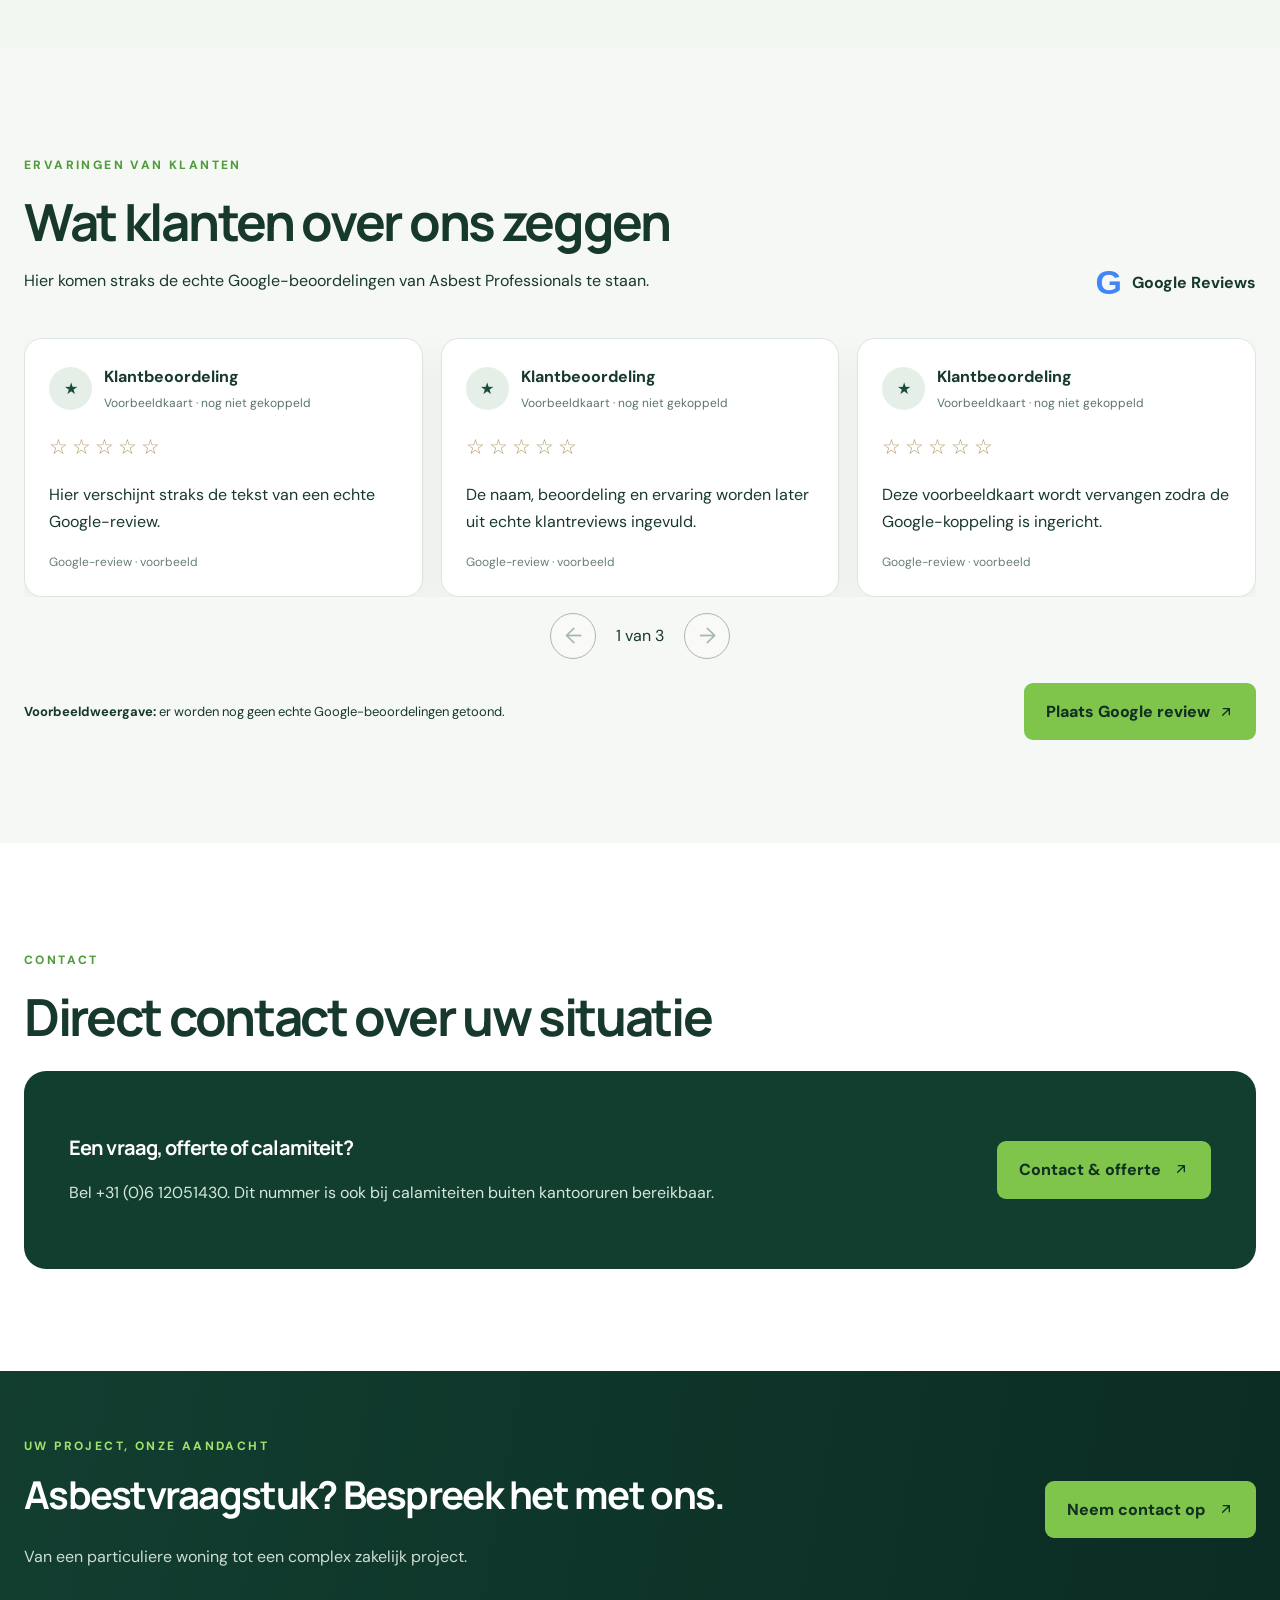
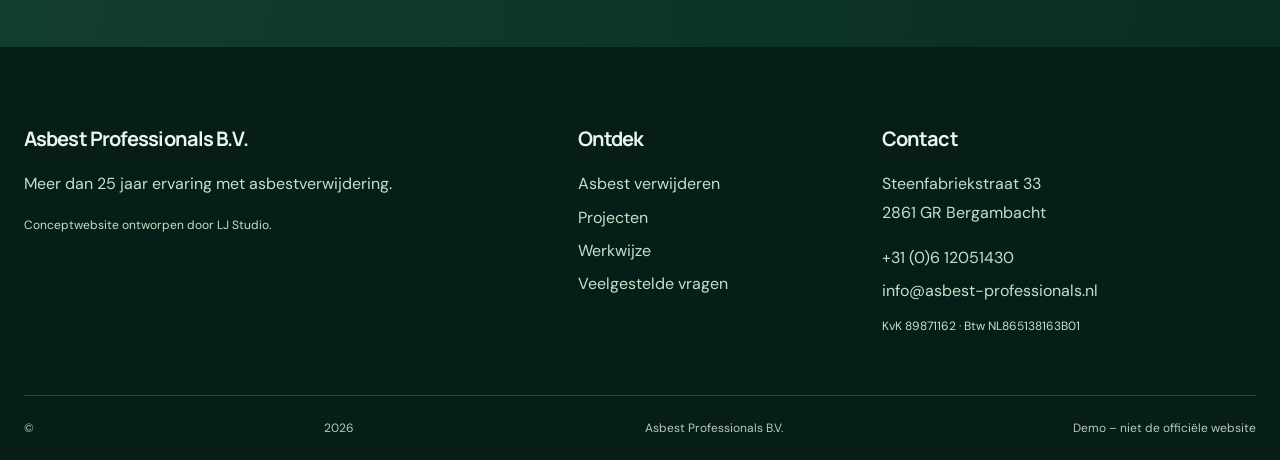
==== commit ea328bb8: "Add swipeable Google reviews carousel with arrow navigation" ====
--- a/index.html
+++ b/index.html
@@ -39,17 +39,18 @@
 }
 </style><style id="ap-google-reviews-style">
 .ap-reviews{background:#f6f8f5}.ap-reviews-heading{display:flex;justify-content:space-between;align-items:end;gap:24px;margin-bottom:26px}.ap-reviews-heading h2{margin-bottom:12px}.ap-reviews-heading p{max-width:650px}.ap-google-brand{display:flex;align-items:center;gap:10px;font-weight:700;white-space:nowrap}.ap-google-g{font-size:34px;font-weight:800;font-family:Arial,sans-serif;color:#4285f4}.ap-review-grid{display:grid;grid-template-columns:repeat(3,minmax(0,1fr));gap:18px}.ap-review-card{background:#fff;border:1px solid #dce5dc;border-radius:18px;padding:24px;box-shadow:0 12px 32px rgba(9,47,36,.05);display:flex;flex-direction:column;gap:16px;min-width:0}.ap-review-card-top{display:flex;align-items:center;gap:12px}.ap-review-avatar{display:grid;place-items:center;flex:none;width:43px;height:43px;border-radius:50%;background:#e6eee8;color:#164d3c}.ap-review-card-top strong,.ap-review-card-top small{display:block}.ap-review-card-top small{font-size:12px;opacity:.7;margin-top:3px}.ap-review-stars{letter-spacing:4px;color:#b19c6d;font-size:21px}.ap-review-card p{margin:0;line-height:1.7;flex:1}.ap-review-source{font-size:12px;opacity:.65}.ap-review-bottom{display:flex;align-items:center;justify-content:space-between;gap:24px;margin-top:24px}.ap-review-bottom p{margin:0;font-size:13px}.ap-review-button{border:0;cursor:pointer;white-space:nowrap}@media(max-width:850px){.ap-review-grid{grid-template-columns:repeat(2,minmax(0,1fr))}.ap-review-card:last-child{grid-column:1/-1}}@media(max-width:620px){.ap-reviews-heading,.ap-review-bottom{flex-direction:column;align-items:flex-start}.ap-review-grid{grid-template-columns:1fr}.ap-review-card:last-child{grid-column:auto}.ap-review-button{width:100%;text-align:center;justify-content:center}.ap-google-brand{align-self:flex-start}}
-</style></head><body><a class="skip" href="#inhoud">Direct naar inhoud</a><div class="demo">CONCEPTDEMO DOOR LJ STUDIO · GEEN OFFICIËLE BEDRIJFSWEBSITE</div><div class="utility"><div class="wrap"><span>Steenfabriekstraat 33 · 2861 GR Bergambacht</span><span><a href="mailto:info@asbest-professionals.nl">info@asbest-professionals.nl</a>   <a href="tel:+31612051430">+31 (0)6 12051430</a></span></div>
+</style><style>.ap-reviews .ap-review-grid{display:flex;overflow-x:auto;scroll-snap-type:x mandatory;scroll-behavior:smooth;scrollbar-width:none;gap:18px}.ap-reviews .ap-review-grid::-webkit-scrollbar{display:none}.ap-reviews .ap-review-card{flex:0 0 calc((100% - 36px)/3);scroll-snap-align:start;box-sizing:border-box}.ap-review-controls{display:flex;align-items:center;justify-content:center;gap:20px;margin-top:16px}.ap-review-controls button{width:46px;height:46px;border-radius:50%;border:1px solid #123e30;background:white;color:#123e30;cursor:pointer;font-size:22px}.ap-review-controls button:disabled{opacity:.35;cursor:default}@media(max-width:850px){.ap-reviews .ap-review-card{flex-basis:calc((100% - 18px)/2)}}@media(max-width:620px){.ap-reviews .ap-review-card{flex-basis:100%}}</style></head><body><a class="skip" href="#inhoud">Direct naar inhoud</a><div class="demo">CONCEPTDEMO DOOR LJ STUDIO · GEEN OFFICIËLE BEDRIJFSWEBSITE</div><div class="utility"><div class="wrap"><span>Steenfabriekstraat 33 · 2861 GR Bergambacht</span><span><a href="mailto:info@asbest-professionals.nl">info@asbest-professionals.nl</a>   <a href="tel:+31612051430">+31 (0)6 12051430</a></span></div>
 </div>
 <header class="site-header"><div class="wrap header-inner"><a aria-label="Asbest Professionals – home" class="brand" href="./index.html"><img alt="Asbest Professionals B.V." class="site-logo" height="160" src="./assets/logo.png" width="160"/><span class="brand-words"><strong>ASBEST<br/>PROFESSIONALS</strong><small>VEILIGHEID IN ELK DETAIL</small></span></a><button aria-controls="mainnav" aria-expanded="false" class="menu-toggle" type="button">☰ <span>Menu</span></button><nav aria-label="Hoofdnavigatie" id="mainnav"><a class="current" href="./index.html">Home</a><a class="" href="./over-ons.html">Over ons</a><a class="" href="./asbest-verwijderen.html">Asbest verwijderen</a><a class="" href="./asbestinventarisatie.html">Inventarisatie</a><a class="" href="./particulieren.html">Particulieren</a><a class="" href="./zakelijk.html">Zakelijk</a><a class="" href="./werkwijze.html">Werkwijze</a><a class="" href="./projecten.html">Projecten</a><a class="" href="./veelgestelde-vragen.html">FAQ</a><a class="" href="./contact.html">Contact</a><a class="nav-cta" href="./contact.html">Offerte aanvragen <svg class="ui-arrow-icon" xmlns="http://www.w3.org/2000/svg" viewBox="0 0 24 24" fill="none" stroke="currentColor" stroke-width="2" stroke-linecap="round" stroke-linejoin="round" aria-hidden="true" focusable="false"><path d="M7 17 17 7M8 7h9v9"/></svg></a></nav></div></header><main id="inhoud"><section class="hero hero-slideshow"><div aria-hidden="true" class="hero-slides"><div class="hero-slide is-active" style='background-image:url("https://impro.usercontent.one/appid/oneComWsb/domain/asbest-professionals.nl/media/asbest-professionals.nl/onewebmedia/Loods%20Asten.jpg?quality=85")'></div><div class="hero-slide" style='background-image:url("https://impro.usercontent.one/appid/oneComWsb/domain/asbest-professionals.nl/media/asbest-professionals.nl/onewebmedia/E2162C01-E2D9-4B65-80A0-8608477ADD08%20-%20kopie3___serialized1.JPG?quality=85")'></div><div class="hero-slide" style='background-image:url("https://impro.usercontent.one/appid/oneComWsb/domain/asbest-professionals.nl/media/asbest-professionals.nl/onewebmedia/IMG_9490___serialized2.jpg?quality=85")'></div><div class="hero-slide" style='background-image:url("https://impro.usercontent.one/appid/oneComWsb/domain/asbest-professionals.nl/media/asbest-professionals.nl/onewebmedia/IMG_9361___serialized3.jpg?quality=85")'></div></div><div aria-hidden="true" class="hero-slide-overlay"></div><div class="wrap hero-grid"><div class="hero-content"><span class="eyebrow">ASBEST PROFESSIONALS B.V. · BERGAMBACHT</span><h1>Veilig verwijderen.<br/><em>Zorgvuldig geregeld.</em></h1><p>Asbest Professionals ondersteunt particulieren, bedrijven en vastgoedeigenaren bij asbestverwijdering. Met meer dan 25 jaar ervaring en uiteenlopende afgeronde projecten is er aandacht voor iedere situatie.</p><div class="hero-actions"><a class="button" href="contact.html">Bespreek uw project <span aria-hidden="true"><svg class="ui-arrow-icon" xmlns="http://www.w3.org/2000/svg" viewBox="0 0 24 24" fill="none" stroke="currentColor" stroke-width="2" stroke-linecap="round" stroke-linejoin="round" aria-hidden="true" focusable="false"><path d="M7 17 17 7M8 7h9v9"/></svg></span></a><a class="ghost" href="./projecten.html">Bekijk projecten <svg class="ui-arrow-icon" xmlns="http://www.w3.org/2000/svg" viewBox="0 0 24 24" fill="none" stroke="currentColor" stroke-width="2" stroke-linecap="round" stroke-linejoin="round" aria-hidden="true" focusable="false"><path d="M7 17 17 7M8 7h9v9"/></svg></a></div><div class="hero-caption">Van particuliere woningen tot complexe renovatieprojecten.</div></div><div class="hero-stamp"><span>DESKUNDIG</span><strong>25<span>+</span></strong><small>JAAR ERVARING</small></div></div></section><div class="trust-strip"><div class="wrap trust-grid"><div><strong class="count-number" data-count="25" data-suffix="+ jaar">25+ jaar</strong><span>ervaring </span></div><div><strong class="count-number" data-count="30" data-suffix="+ projecten">30+ projecten</strong><span>projectvoorbeelden uit de praktijk</span></div><div><strong class="trust-word">Veiligheid voorop</strong><span>deskundig en volgens vaste procedures</span></div><div><strong class="count-number" data-count="100" data-suffix="%">100%</strong><span>ons streven naar klanttevredenheid</span></div></div></div><section class="section soft"><div class="wrap"><span class="eyebrow">ONZE DIENSTEN</span><h2>De juiste aanpak voor iedere situatie</h2><p class="section-lead">Een duidelijk traject begint met de juiste informatie. Ontdek hoe wij u kunnen ondersteunen.</p><div class="cards"><article class="card"><span class="card-no">01</span><h3>Asbest verwijderen</h3><p>Een zorgvuldig voorbereid saneringstraject, afgestemd op de locatie en het materiaal.</p><a class="text-link" href="./asbest-verwijderen.html">Meer informatie <span aria-hidden="true"><svg class="ui-arrow-icon" xmlns="http://www.w3.org/2000/svg" viewBox="0 0 24 24" fill="none" stroke="currentColor" stroke-width="2" stroke-linecap="round" stroke-linejoin="round" aria-hidden="true" focusable="false"><path d="M5 12h14m-6-6 6 6-6 6"/></svg></span></a></article><article class="card"><span class="card-no">02</span><h3>Asbestinventarisatie</h3><p>Wat moet er onderzocht worden en welke stappen zijn nodig voordat werk kan starten?</p><a class="text-link" href="./asbestinventarisatie.html">Meer informatie <span aria-hidden="true"><svg class="ui-arrow-icon" xmlns="http://www.w3.org/2000/svg" viewBox="0 0 24 24" fill="none" stroke="currentColor" stroke-width="2" stroke-linecap="round" stroke-linejoin="round" aria-hidden="true" focusable="false"><path d="M5 12h14m-6-6 6 6-6 6"/></svg></span></a></article><article class="card"><span class="card-no">03</span><h3>Particuliere projecten</h3><p>Duidelijkheid bij renovatie, dakwerkzaamheden en asbestverdachte toepassingen in huis.</p><a class="text-link" href="./particulieren.html">Meer informatie <span aria-hidden="true"><svg class="ui-arrow-icon" xmlns="http://www.w3.org/2000/svg" viewBox="0 0 24 24" fill="none" stroke="currentColor" stroke-width="2" stroke-linecap="round" stroke-linejoin="round" aria-hidden="true" focusable="false"><path d="M5 12h14m-6-6 6 6-6 6"/></svg></span></a></article><article class="card"><span class="card-no">04</span><h3>Zakelijke sanering</h3><p>Een planmatige aanpak voor aannemers, vastgoedbeheerders en bedrijven.</p><a class="text-link" href="./zakelijk.html">Meer informatie <span aria-hidden="true"><svg class="ui-arrow-icon" xmlns="http://www.w3.org/2000/svg" viewBox="0 0 24 24" fill="none" stroke="currentColor" stroke-width="2" stroke-linecap="round" stroke-linejoin="round" aria-hidden="true" focusable="false"><path d="M5 12h14m-6-6 6 6-6 6"/></svg></span></a></article><article class="card"><span class="card-no">05</span><h3>Onze werkwijze</h3><p>Van de eerste vraag tot een veilige, gecontroleerde oplevering.</p><a class="text-link" href="./werkwijze.html">Meer informatie <span aria-hidden="true"><svg class="ui-arrow-icon" xmlns="http://www.w3.org/2000/svg" viewBox="0 0 24 24" fill="none" stroke="currentColor" stroke-width="2" stroke-linecap="round" stroke-linejoin="round" aria-hidden="true" focusable="false"><path d="M5 12h14m-6-6 6 6-6 6"/></svg></span></a></article><article class="card"><span class="card-no">06</span><h3>Projecten</h3><p>Bekijk de uiteenlopende werkzaamheden die het bedrijf op zijn website toont.</p><a class="text-link" href="./projecten.html">Meer informatie <span aria-hidden="true"><svg class="ui-arrow-icon" xmlns="http://www.w3.org/2000/svg" viewBox="0 0 24 24" fill="none" stroke="currentColor" stroke-width="2" stroke-linecap="round" stroke-linejoin="round" aria-hidden="true" focusable="false"><path d="M5 12h14m-6-6 6 6-6 6"/></svg></span></a></article></div></div></section><section class="section"><div class="wrap feature"><div class="feature-image"><img alt="Asbestwerkzaamheden bij een loods, projectfoto van Asbest Professionals" loading="lazy" src="https://impro.usercontent.one/appid/oneComWsb/domain/asbest-professionals.nl/media/asbest-professionals.nl/onewebmedia/Asten.jpg?etag=%227288a-66f4152c%22&amp;quality=85&amp;sourceContentType=image%2Fjpeg"/><span class="image-tag">PROJECT UIT DE PRAKTIJK</span></div><div><span class="eyebrow">ERVARING IN DE PRAKTIJK</span><h2>Van kleine ingreep tot omvangrijk project.</h2><p>Een asbesttoepassing in een woning vraagt om een andere voorbereiding dan een sanering in een loods, ziekenhuis of monumentaal pand. Asbest Professionals toont op de bestaande website projecten in uiteenlopende omgevingen.</p><p>Een goede voorbereiding, de juiste inventarisatie en heldere communicatie vormen de basis van een beheerst traject.</p><a class="button" href="projecten.html">Bekijk alle projecten <span aria-hidden="true"><svg class="ui-arrow-icon" xmlns="http://www.w3.org/2000/svg" viewBox="0 0 24 24" fill="none" stroke="currentColor" stroke-width="2" stroke-linecap="round" stroke-linejoin="round" aria-hidden="true" focusable="false"><path d="M7 17 17 7M8 7h9v9"/></svg></span></a></div></div></section><section class="section soft"><div class="wrap"><span class="eyebrow">KWALITEIT &amp; WERKWIJZE</span><h2>Vertrouwen begint bij zorgvuldig werken</h2><div class="info-grid"><article><span class="icon-bubble"><svg class="ui-feature-icon" xmlns="http://www.w3.org/2000/svg" viewBox="0 0 24 24" fill="none" stroke="currentColor" stroke-width="2" stroke-linecap="round" stroke-linejoin="round" aria-hidden="true" focusable="false"><path d="m5 12 4 4L19 6"/></svg></span><h3>Procescertificering</h3><p>Het bedrijf vermeldt op zijn huidige website een procescertificaat asbestverwijdering met de aanduiding dNAA. Vraag de actuele certificaatgegevens en geldigheid op voor definitieve publicatie.</p></article><article><span class="icon-bubble"><svg class="ui-feature-icon" xmlns="http://www.w3.org/2000/svg" viewBox="0 0 24 24" fill="none" stroke="currentColor" stroke-width="1.8" stroke-linecap="round" stroke-linejoin="round" aria-hidden="true" focusable="false"><path d="m12 2 2.7 6.8L22 12l-7.3 3.2L12 22l-2.7-6.8L2 12l7.3-3.2L12 2Z"/></svg></span><h3>FiberCover®</h3><p>Op de huidige website wordt FiberCover® genoemd als hulpmiddel om stof- en vezelverspreiding te beperken. Toepassing hangt af van de situatie en geschoolde medewerkers.</p></article><article><span class="icon-bubble"><svg class="ui-arrow-icon" xmlns="http://www.w3.org/2000/svg" viewBox="0 0 24 24" fill="none" stroke="currentColor" stroke-width="2" stroke-linecap="round" stroke-linejoin="round" aria-hidden="true" focusable="false"><path d="M7 17 17 7M8 7h9v9"/></svg></span><h3>Heldere aanpak</h3><p>Van inventarisatie en voorbereiding tot uitvoering, eventuele vrijgave en oplevering: iedere stap moet passen bij de toepasselijke eisen.</p></article></div></div></section>
 <section class="section ap-reviews" id="google-reviews" aria-labelledby="ap-reviews-title">
 <div class="wrap">
   <div class="ap-reviews-heading"><div><span class="eyebrow">ERVARINGEN VAN KLANTEN</span><h2 id="ap-reviews-title">Wat klanten over ons zeggen</h2><p>Hier komen straks de echte Google-beoordelingen van Asbest Professionals te staan.</p></div><div class="ap-google-brand"><span class="ap-google-g" aria-hidden="true">G</span><span>Google Reviews</span></div></div>
-  <div class="ap-review-grid" aria-label="Voorbeeldweergave toekomstige Google-reviews">
+  <div class="ap-review-grid" id="ap-review-track" tabindex="0" aria-label="Scrollbare voorbeeldkaarten voor toekomstige Google-reviews">
     <article class="ap-review-card"><div class="ap-review-card-top"><span class="ap-review-avatar" aria-hidden="true">★</span><div><strong>Klantbeoordeling</strong><small>Voorbeeldkaart · nog niet gekoppeld</small></div></div><div class="ap-review-stars" aria-hidden="true">☆☆☆☆☆</div><p>Hier verschijnt straks de tekst van een echte Google-review.</p><span class="ap-review-source">Google-review · voorbeeld</span></article>
     <article class="ap-review-card"><div class="ap-review-card-top"><span class="ap-review-avatar" aria-hidden="true">★</span><div><strong>Klantbeoordeling</strong><small>Voorbeeldkaart · nog niet gekoppeld</small></div></div><div class="ap-review-stars" aria-hidden="true">☆☆☆☆☆</div><p>De naam, beoordeling en ervaring worden later uit echte klantreviews ingevuld.</p><span class="ap-review-source">Google-review · voorbeeld</span></article>
     <article class="ap-review-card"><div class="ap-review-card-top"><span class="ap-review-avatar" aria-hidden="true">★</span><div><strong>Klantbeoordeling</strong><small>Voorbeeldkaart · nog niet gekoppeld</small></div></div><div class="ap-review-stars" aria-hidden="true">☆☆☆☆☆</div><p>Deze voorbeeldkaart wordt vervangen zodra de Google-koppeling is ingericht.</p><span class="ap-review-source">Google-review · voorbeeld</span></article>
   </div>
+  <div class="ap-review-controls"><button type="button" id="ap-review-prev" aria-label="Vorige review">←</button><span id="ap-review-counter" aria-live="polite">1 van 3</span><button type="button" id="ap-review-next" aria-label="Volgende review">→</button></div>
   <div class="ap-review-bottom"><p><strong>Voorbeeldweergave:</strong> er worden nog geen echte Google-beoordelingen getoond.</p><button class="button ap-review-button" type="button" onclick="alert('De Google-reviewlink wordt toegevoegd zodra het bedrijfsprofiel is gekoppeld.')">Plaats Google review <svg class="ui-arrow-icon" xmlns="http://www.w3.org/2000/svg" viewBox="0 0 24 24" fill="none" stroke="currentColor" stroke-width="2" stroke-linecap="round" stroke-linejoin="round" aria-hidden="true"><path d="M7 17 17 7M8 7h9v9"/></svg></button></div>
 </div></section>
-<section class="section"><div class="wrap"><span class="eyebrow">CONTACT</span><h2>Direct contact over uw situatie</h2><div class="contact-promo"><div><h3>Een vraag, offerte of calamiteit?</h3><p>Bel +31 (0)6 12051430. Dit nummer is ook bij calamiteiten buiten kantooruren bereikbaar.</p></div><a class="button" href="contact.html">Contact &amp; offerte <span aria-hidden="true"><svg class="ui-arrow-icon" xmlns="http://www.w3.org/2000/svg" viewBox="0 0 24 24" fill="none" stroke="currentColor" stroke-width="2" stroke-linecap="round" stroke-linejoin="round" aria-hidden="true" focusable="false"><path d="M7 17 17 7M8 7h9v9"/></svg></span></a></div></div></section></main><section class="cta-band"><div class="wrap cta-flex"><div><span class="eyebrow">UW PROJECT, ONZE AANDACHT</span><h2>Asbestvraagstuk? Bespreek het met ons.</h2><p>Van een particuliere woning tot een complex zakelijk project.</p></div><a class="button" href="contact.html">Neem contact op <span aria-hidden="true"><svg class="ui-arrow-icon" xmlns="http://www.w3.org/2000/svg" viewBox="0 0 24 24" fill="none" stroke="currentColor" stroke-width="2" stroke-linecap="round" stroke-linejoin="round" aria-hidden="true" focusable="false"><path d="M7 17 17 7M8 7h9v9"/></svg></span></a></div></section><footer><div class="wrap footer-grid"><div><h3>Asbest Professionals B.V.</h3><p>Meer dan 25 jaar ervaring met asbestverwijdering.</p><p class="fine">Conceptwebsite ontworpen door LJ Studio.</p></div><div><h3>Ontdek</h3><a href="./asbest-verwijderen.html">Asbest verwijderen</a><a href="./projecten.html">Projecten</a><a href="./werkwijze.html">Werkwijze</a><a href="./veelgestelde-vragen.html">Veelgestelde vragen</a></div><div><h3>Contact</h3><p>Steenfabriekstraat 33<br/>2861 GR Bergambacht</p><a href="tel:+31612051430">+31 (0)6 12051430</a><a href="mailto:info@asbest-professionals.nl">info@asbest-professionals.nl</a><p class="fine">KvK 89871162 · Btw NL865138163B01</p></div></div><div class="wrap footer-bottom">© <span id="year">2026</span> Asbest Professionals B.V. <span>Demo – niet de officiële website</span></div></footer></body></html>
+<section class="section"><div class="wrap"><span class="eyebrow">CONTACT</span><h2>Direct contact over uw situatie</h2><div class="contact-promo"><div><h3>Een vraag, offerte of calamiteit?</h3><p>Bel +31 (0)6 12051430. Dit nummer is ook bij calamiteiten buiten kantooruren bereikbaar.</p></div><a class="button" href="contact.html">Contact &amp; offerte <span aria-hidden="true"><svg class="ui-arrow-icon" xmlns="http://www.w3.org/2000/svg" viewBox="0 0 24 24" fill="none" stroke="currentColor" stroke-width="2" stroke-linecap="round" stroke-linejoin="round" aria-hidden="true" focusable="false"><path d="M7 17 17 7M8 7h9v9"/></svg></span></a></div></div></section></main><section class="cta-band"><div class="wrap cta-flex"><div><span class="eyebrow">UW PROJECT, ONZE AANDACHT</span><h2>Asbestvraagstuk? Bespreek het met ons.</h2><p>Van een particuliere woning tot een complex zakelijk project.</p></div><a class="button" href="contact.html">Neem contact op <span aria-hidden="true"><svg class="ui-arrow-icon" xmlns="http://www.w3.org/2000/svg" viewBox="0 0 24 24" fill="none" stroke="currentColor" stroke-width="2" stroke-linecap="round" stroke-linejoin="round" aria-hidden="true" focusable="false"><path d="M7 17 17 7M8 7h9v9"/></svg></span></a></div></section><footer><div class="wrap footer-grid"><div><h3>Asbest Professionals B.V.</h3><p>Meer dan 25 jaar ervaring met asbestverwijdering.</p><p class="fine">Conceptwebsite ontworpen door LJ Studio.</p></div><div><h3>Ontdek</h3><a href="./asbest-verwijderen.html">Asbest verwijderen</a><a href="./projecten.html">Projecten</a><a href="./werkwijze.html">Werkwijze</a><a href="./veelgestelde-vragen.html">Veelgestelde vragen</a></div><div><h3>Contact</h3><p>Steenfabriekstraat 33<br/>2861 GR Bergambacht</p><a href="tel:+31612051430">+31 (0)6 12051430</a><a href="mailto:info@asbest-professionals.nl">info@asbest-professionals.nl</a><p class="fine">KvK 89871162 · Btw NL865138163B01</p></div></div><div class="wrap footer-bottom">© <span id="year">2026</span> Asbest Professionals B.V. <span>Demo – niet de officiële website</span></div></footer><script>document.addEventListener("DOMContentLoaded",function(){const t=document.getElementById("ap-review-track"),p=document.getElementById("ap-review-prev"),n=document.getElementById("ap-review-next"),label=document.getElementById("ap-review-counter");if(!t)return;const cards=Array.from(t.children);function refresh(){const current=cards.reduce((best,el,i)=>Math.abs(el.offsetLeft-cards[0].offsetLeft-t.scrollLeft)<Math.abs(cards[best].offsetLeft-cards[0].offsetLeft-t.scrollLeft)?i:best,0);label.textContent=(current+1)+" van "+cards.length;p.disabled=t.scrollLeft<2;n.disabled=t.scrollLeft+t.clientWidth>=t.scrollWidth-2;}function slide(dir){const w=cards.length>1?cards[1].offsetLeft-cards[0].offsetLeft:cards[0].offsetWidth;t.scrollBy({left:dir*w,behavior:"smooth"});}p.addEventListener("click",()=>slide(-1));n.addEventListener("click",()=>slide(1));t.addEventListener("scroll",refresh);window.addEventListener("resize",refresh);refresh();});</script></body></html>
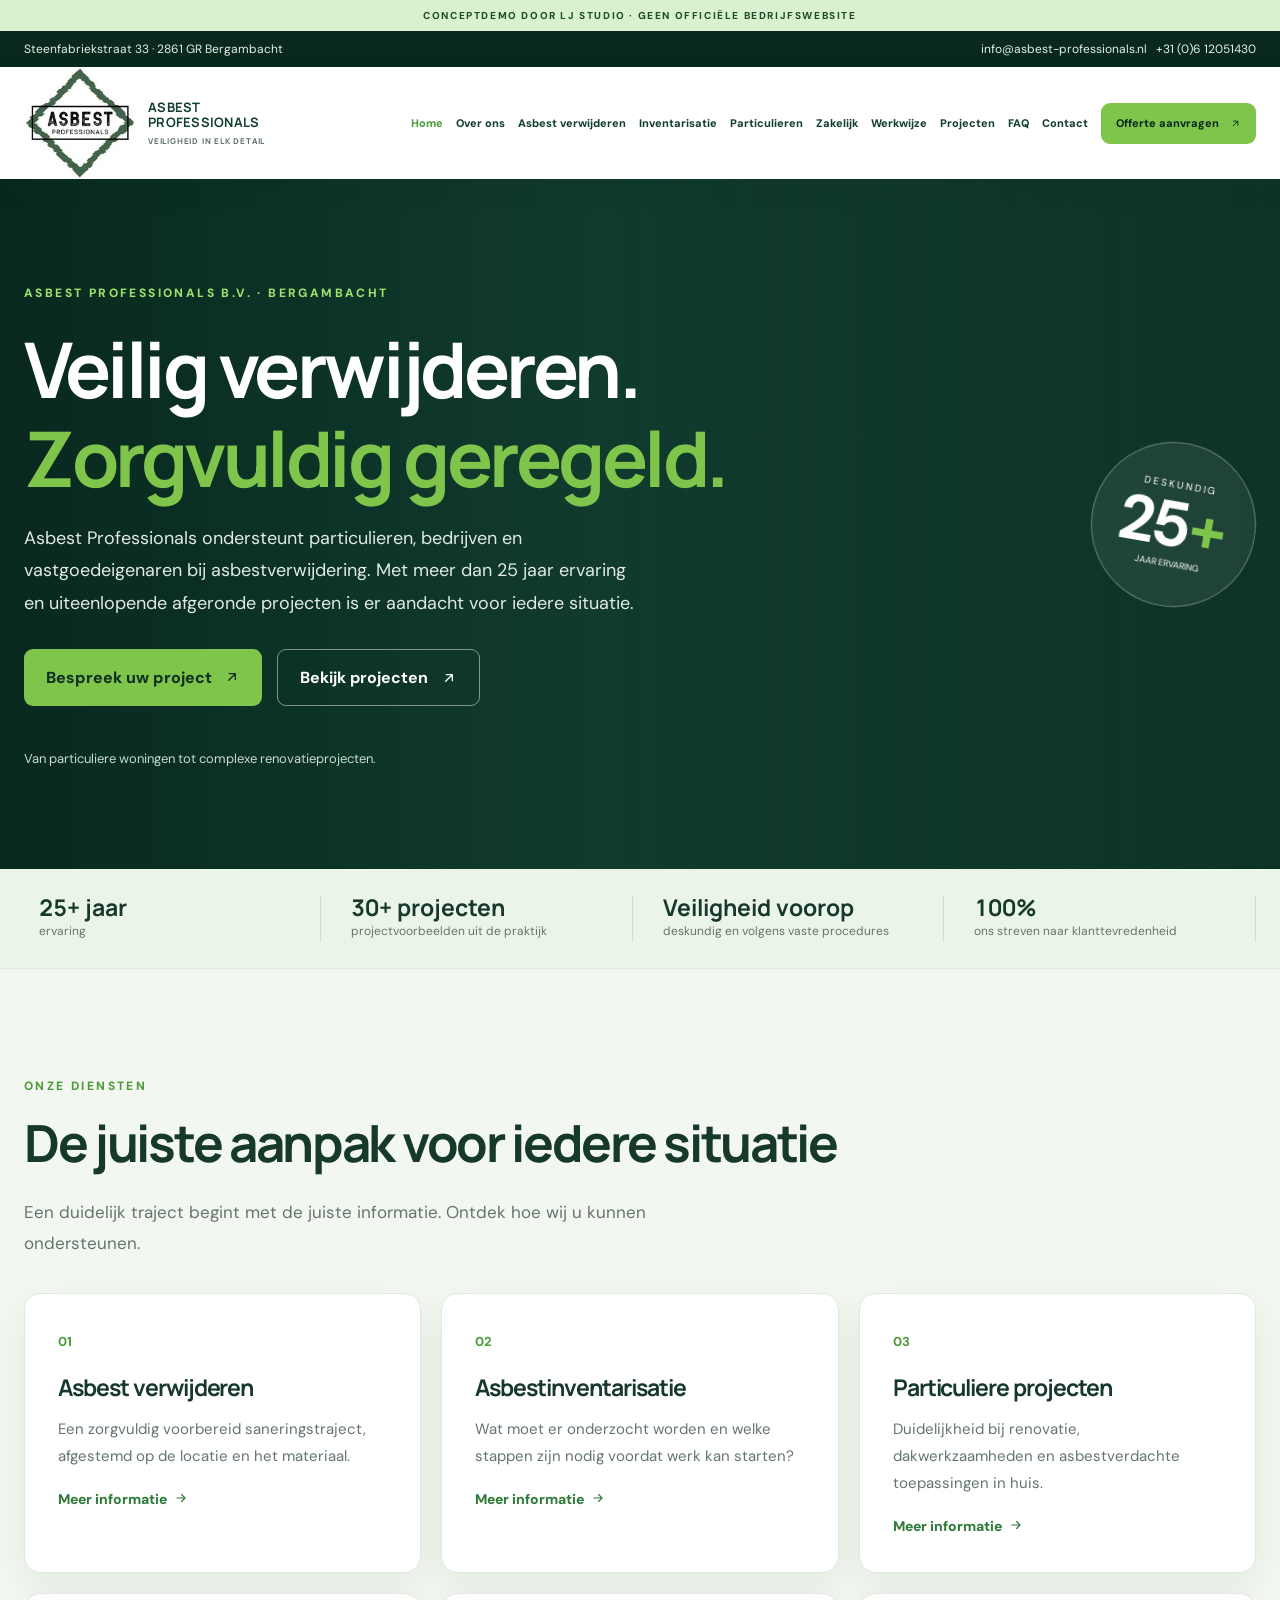
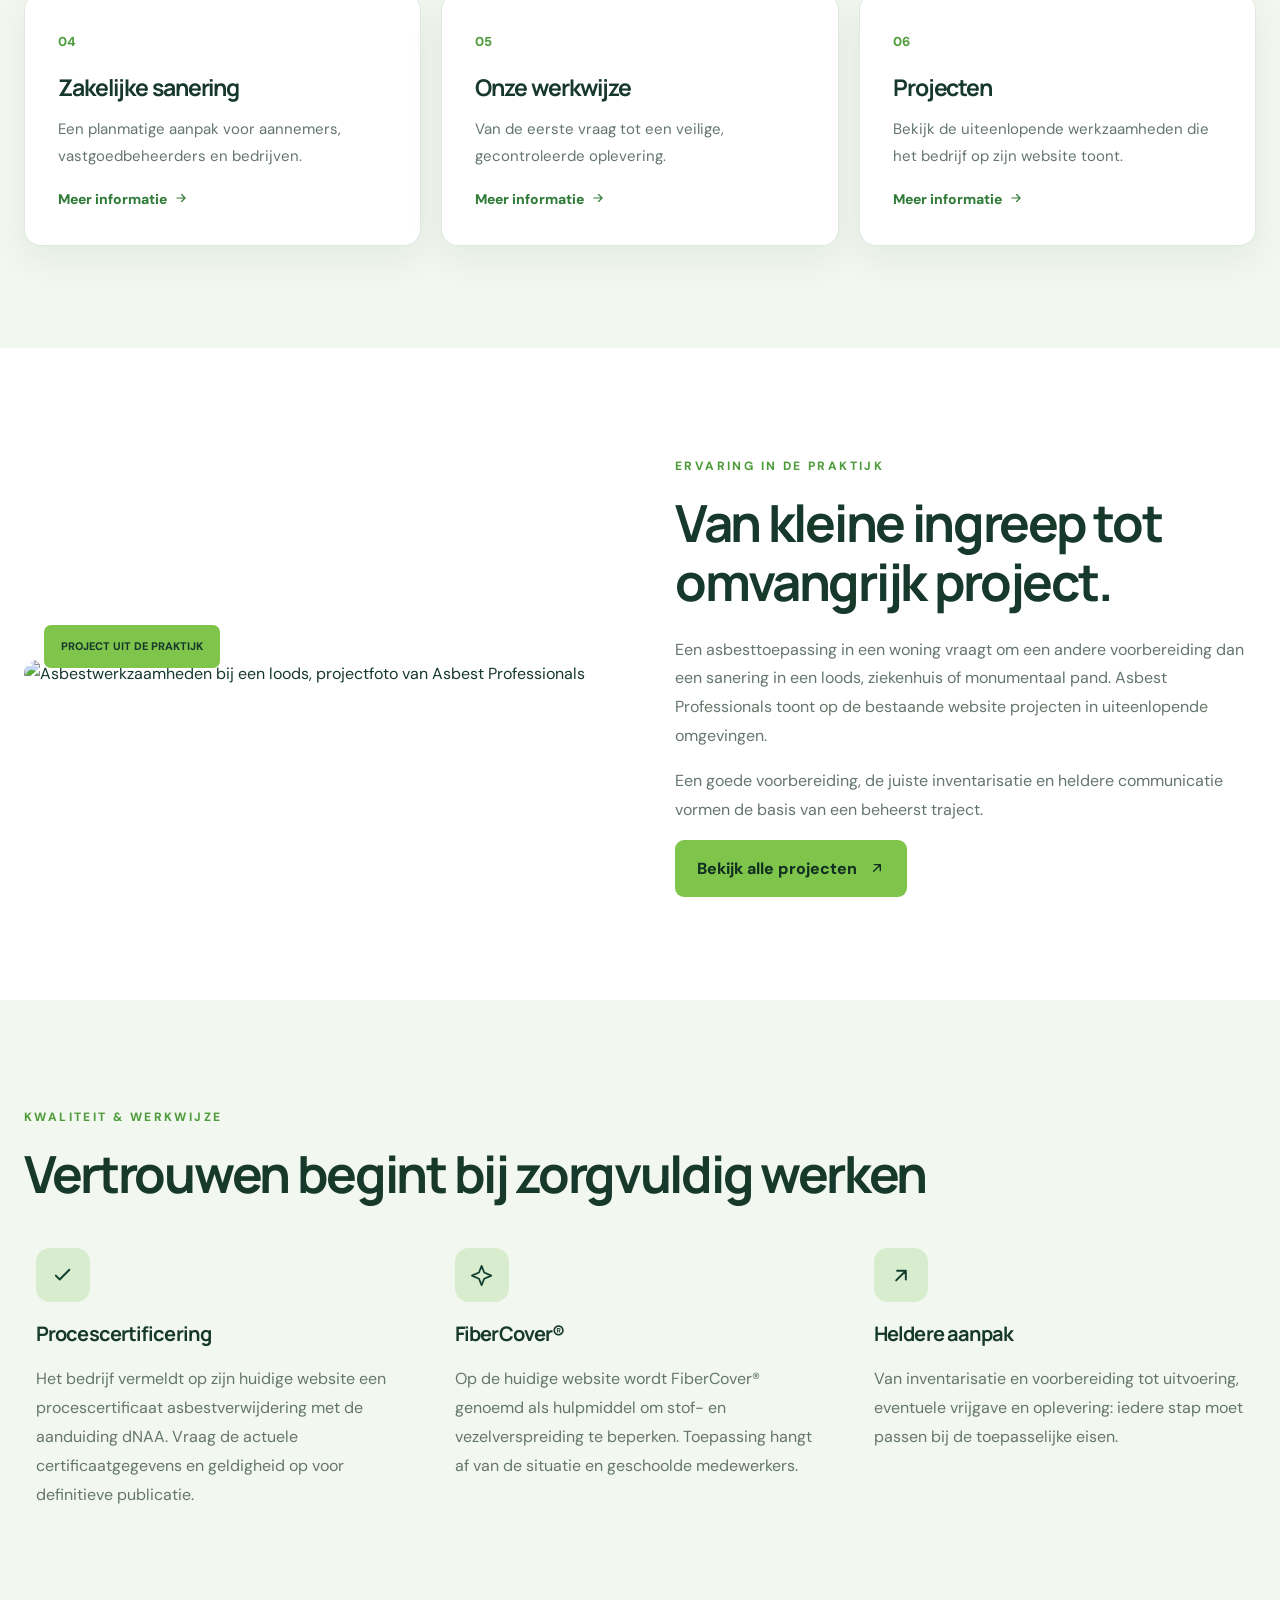
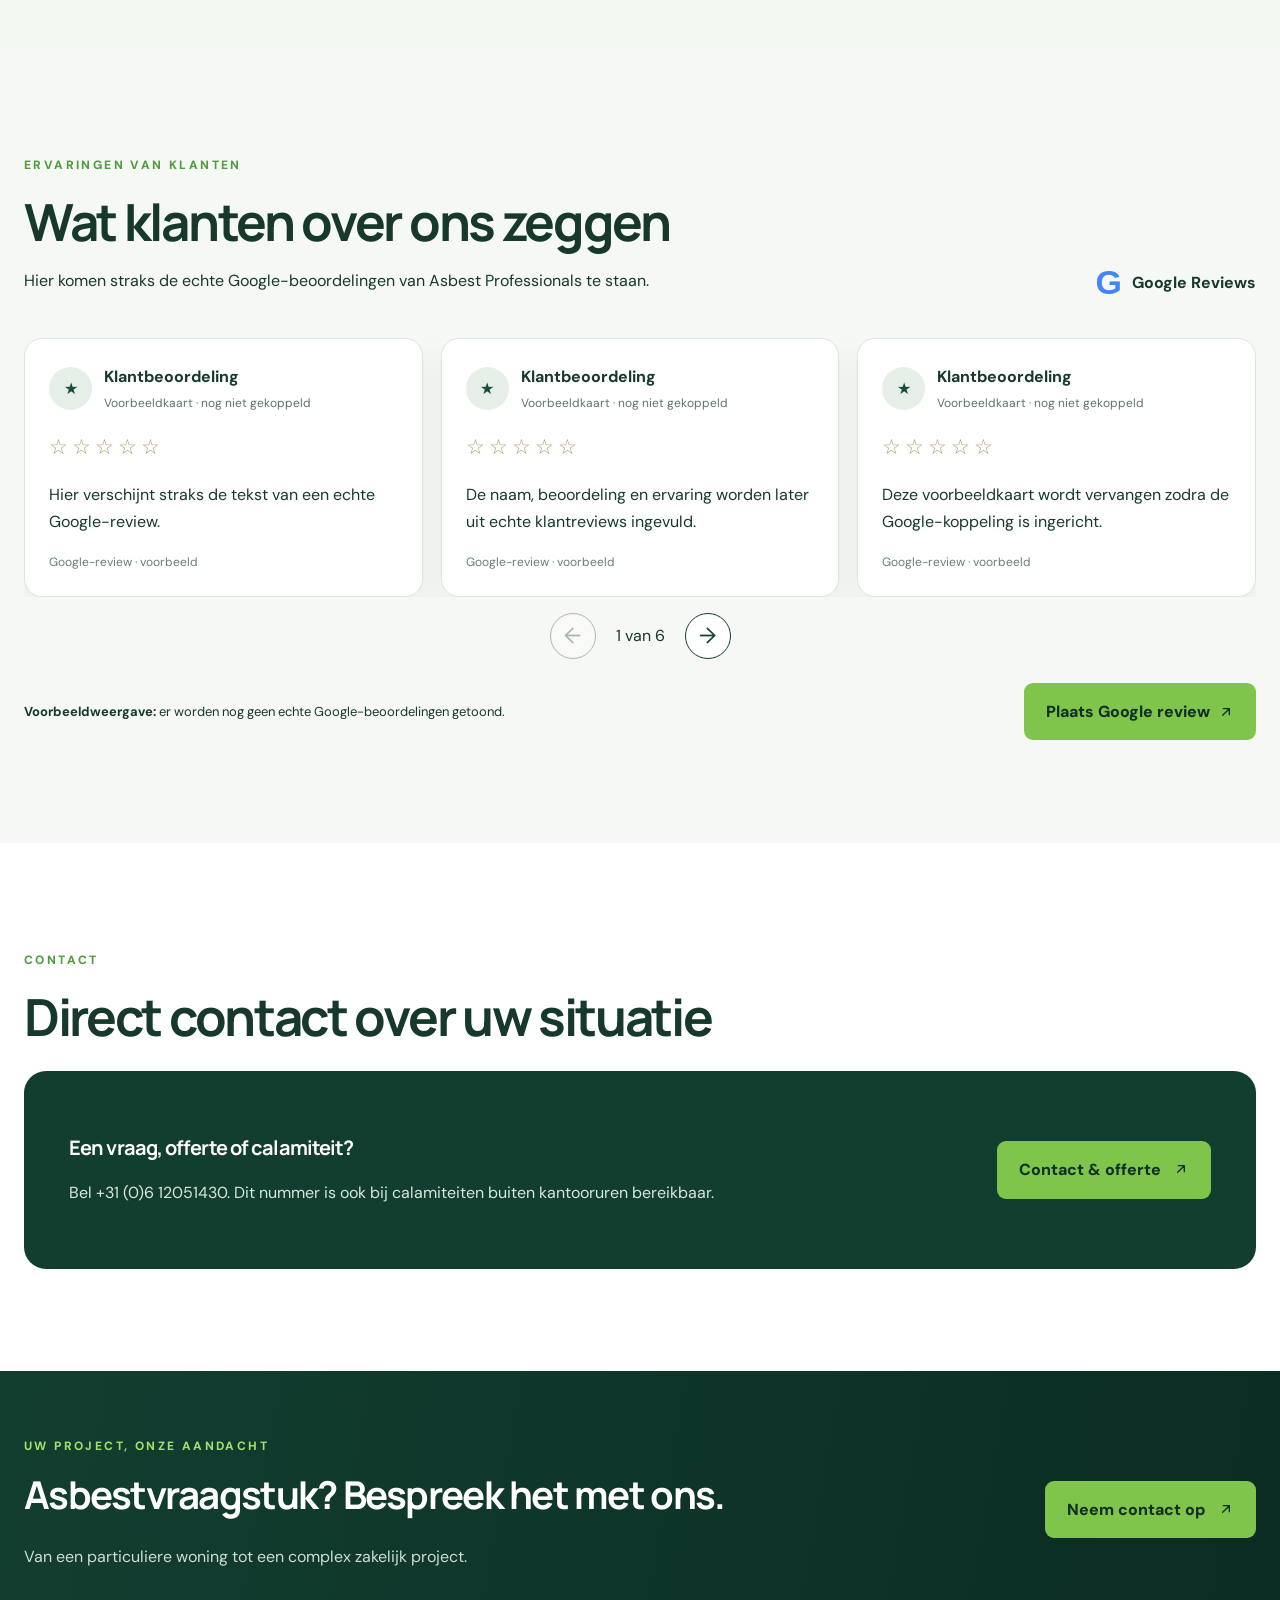
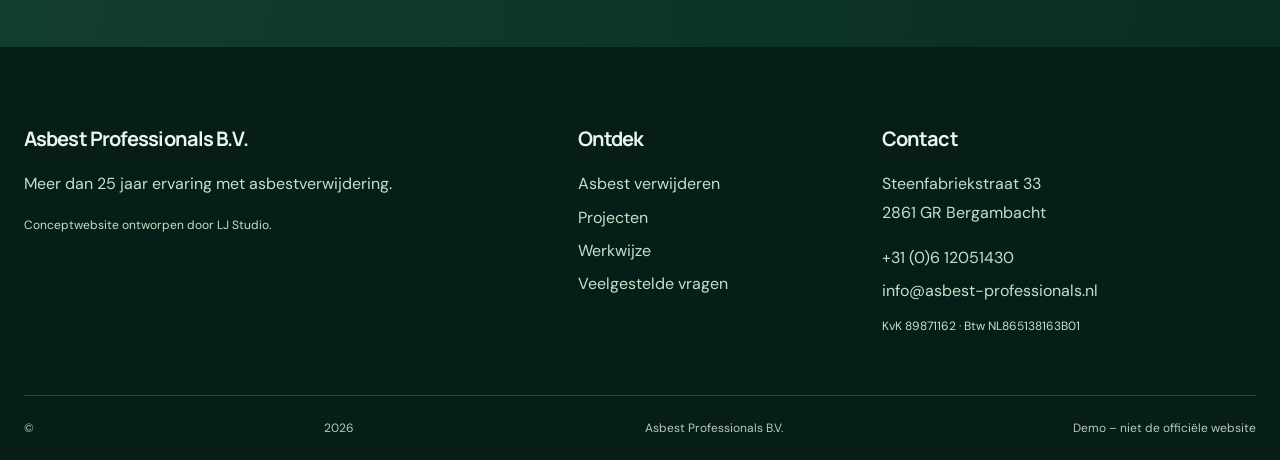
==== commit 27e58aa1: "Add three additional sample review cards for carousel demonstration" ====
--- a/index.html
+++ b/index.html
@@ -49,6 +49,7 @@
     <article class="ap-review-card"><div class="ap-review-card-top"><span class="ap-review-avatar" aria-hidden="true">★</span><div><strong>Klantbeoordeling</strong><small>Voorbeeldkaart · nog niet gekoppeld</small></div></div><div class="ap-review-stars" aria-hidden="true">☆☆☆☆☆</div><p>Hier verschijnt straks de tekst van een echte Google-review.</p><span class="ap-review-source">Google-review · voorbeeld</span></article>
     <article class="ap-review-card"><div class="ap-review-card-top"><span class="ap-review-avatar" aria-hidden="true">★</span><div><strong>Klantbeoordeling</strong><small>Voorbeeldkaart · nog niet gekoppeld</small></div></div><div class="ap-review-stars" aria-hidden="true">☆☆☆☆☆</div><p>De naam, beoordeling en ervaring worden later uit echte klantreviews ingevuld.</p><span class="ap-review-source">Google-review · voorbeeld</span></article>
     <article class="ap-review-card"><div class="ap-review-card-top"><span class="ap-review-avatar" aria-hidden="true">★</span><div><strong>Klantbeoordeling</strong><small>Voorbeeldkaart · nog niet gekoppeld</small></div></div><div class="ap-review-stars" aria-hidden="true">☆☆☆☆☆</div><p>Deze voorbeeldkaart wordt vervangen zodra de Google-koppeling is ingericht.</p><span class="ap-review-source">Google-review · voorbeeld</span></article>
+<article class="ap-review-card"><div class="ap-review-card-top"><span class="ap-review-avatar" aria-hidden="true">★</span><div><strong>Klantbeoordeling</strong><small>Voorbeeldkaart · nog niet gekoppeld</small></div></div><div class="ap-review-stars" aria-hidden="true">☆☆☆☆☆</div><p>Hier verschijnt later een volgende echte Google-beoordeling.</p><span class="ap-review-source">Google-review · voorbeeld</span></article><article class="ap-review-card"><div class="ap-review-card-top"><span class="ap-review-avatar" aria-hidden="true">★</span><div><strong>Klantbeoordeling</strong><small>Voorbeeldkaart · nog niet gekoppeld</small></div></div><div class="ap-review-stars" aria-hidden="true">☆☆☆☆☆</div><p>De volgende klantbeoordeling wordt na de Google-koppeling zichtbaar.</p><span class="ap-review-source">Google-review · voorbeeld</span></article><article class="ap-review-card"><div class="ap-review-card-top"><span class="ap-review-avatar" aria-hidden="true">★</span><div><strong>Klantbeoordeling</strong><small>Voorbeeldkaart · nog niet gekoppeld</small></div></div><div class="ap-review-stars" aria-hidden="true">☆☆☆☆☆</div><p>Ook deze kaart is gereserveerd voor een echte Google-review.</p><span class="ap-review-source">Google-review · voorbeeld</span></article>
   </div>
   <div class="ap-review-controls"><button type="button" id="ap-review-prev" aria-label="Vorige review">←</button><span id="ap-review-counter" aria-live="polite">1 van 3</span><button type="button" id="ap-review-next" aria-label="Volgende review">→</button></div>
   <div class="ap-review-bottom"><p><strong>Voorbeeldweergave:</strong> er worden nog geen echte Google-beoordelingen getoond.</p><button class="button ap-review-button" type="button" onclick="alert('De Google-reviewlink wordt toegevoegd zodra het bedrijfsprofiel is gekoppeld.')">Plaats Google review <svg class="ui-arrow-icon" xmlns="http://www.w3.org/2000/svg" viewBox="0 0 24 24" fill="none" stroke="currentColor" stroke-width="2" stroke-linecap="round" stroke-linejoin="round" aria-hidden="true"><path d="M7 17 17 7M8 7h9v9"/></svg></button></div>
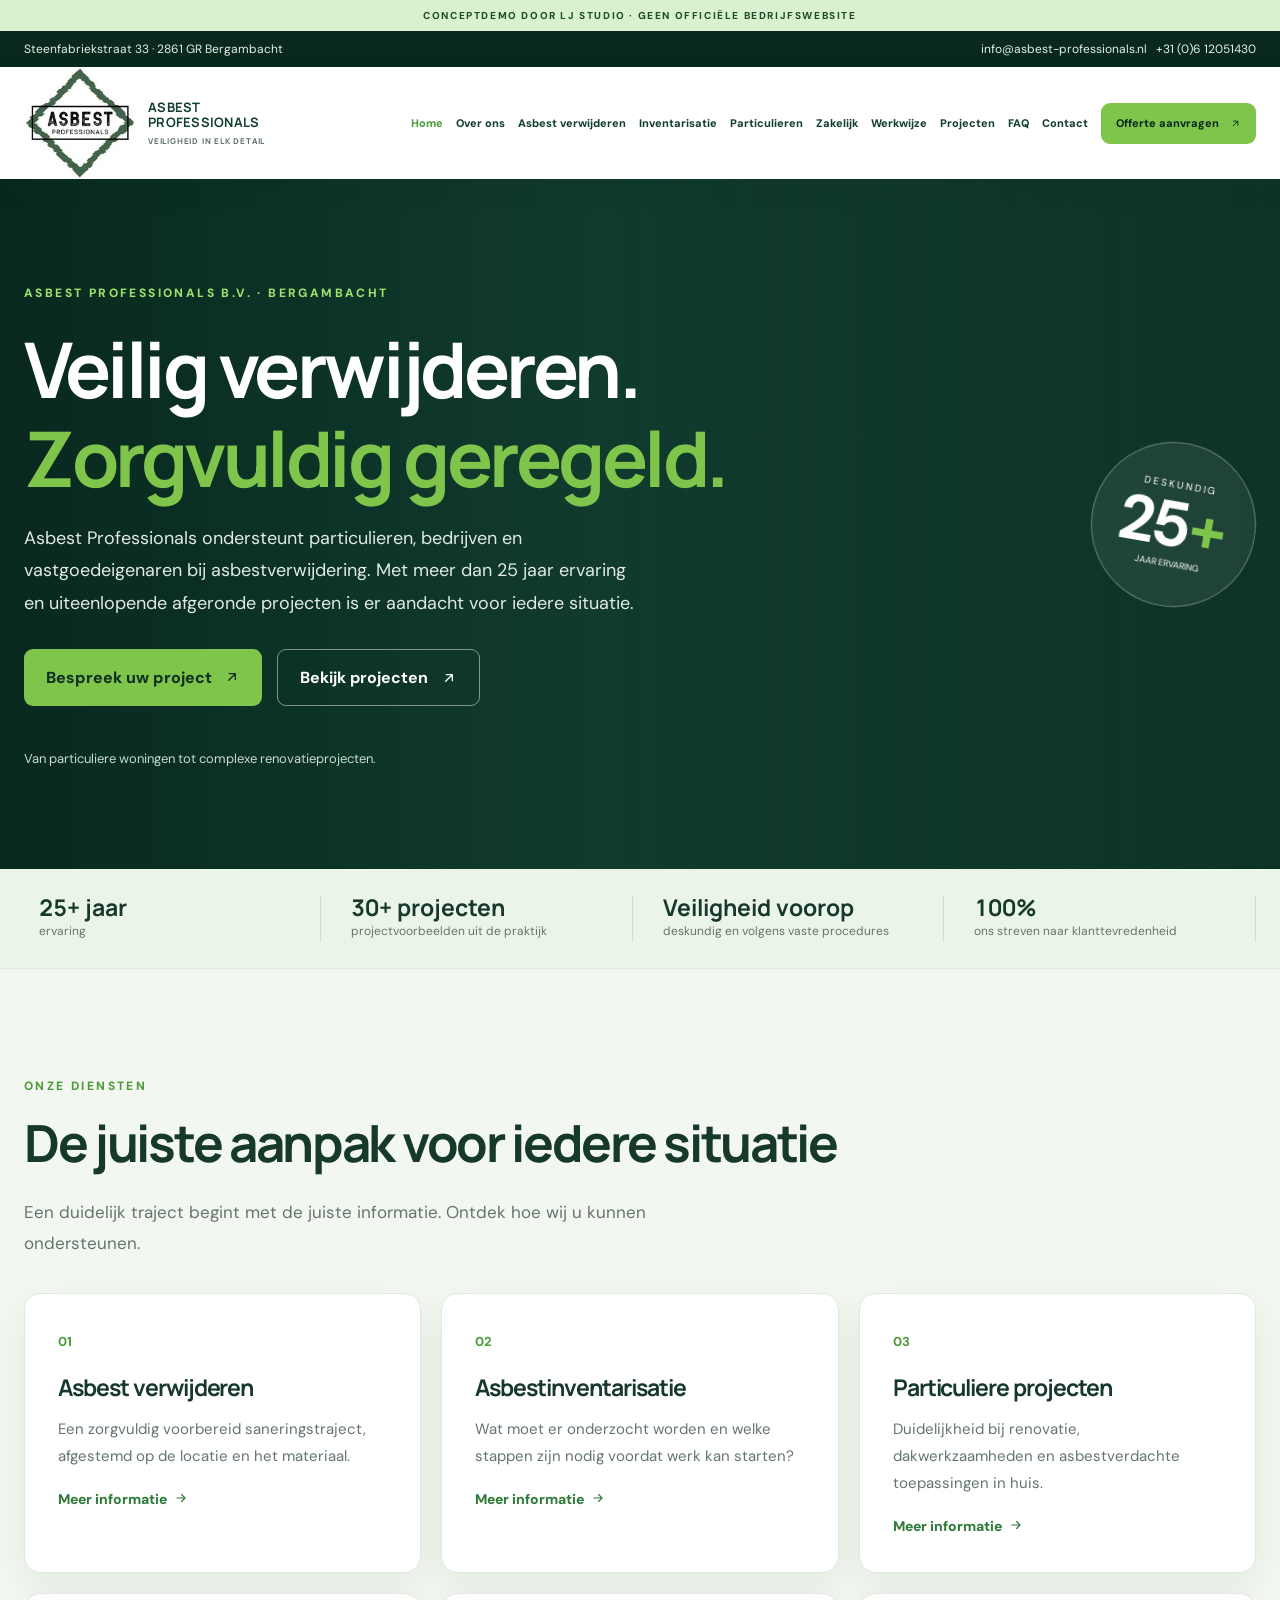
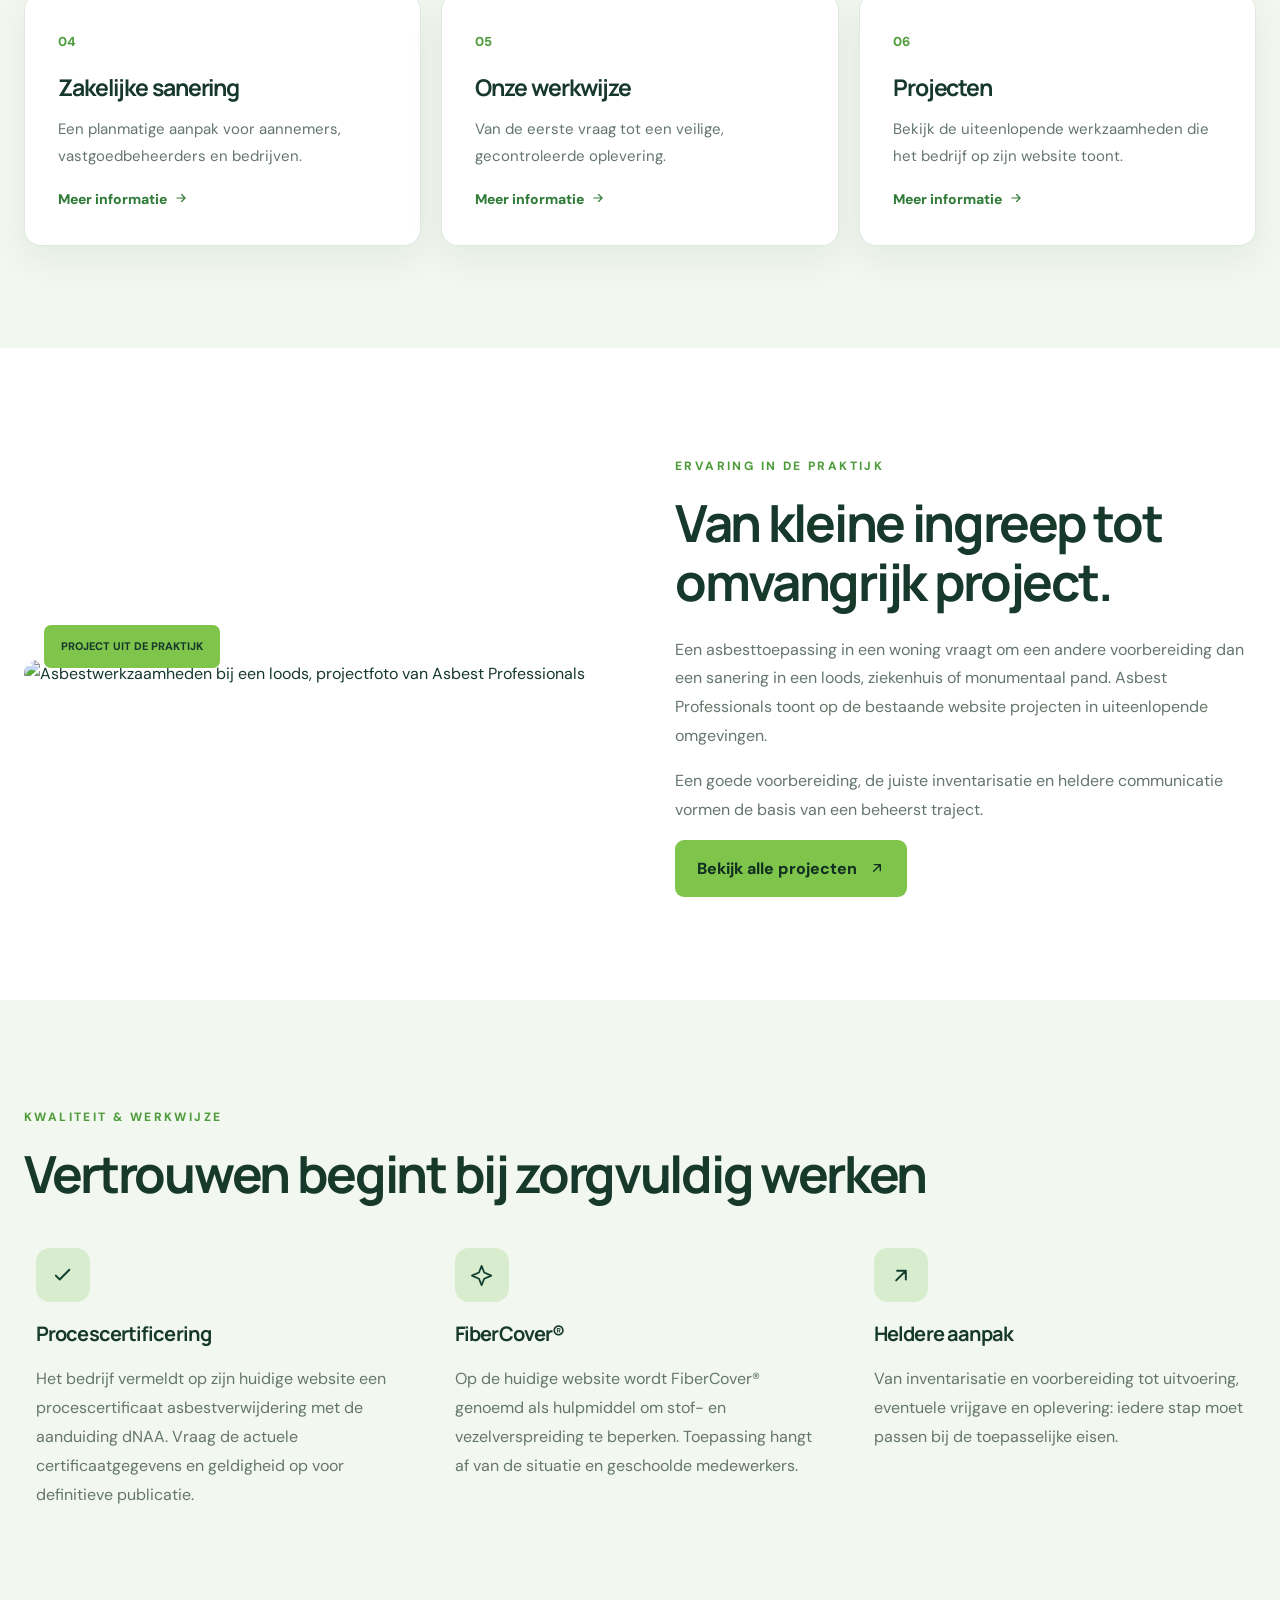
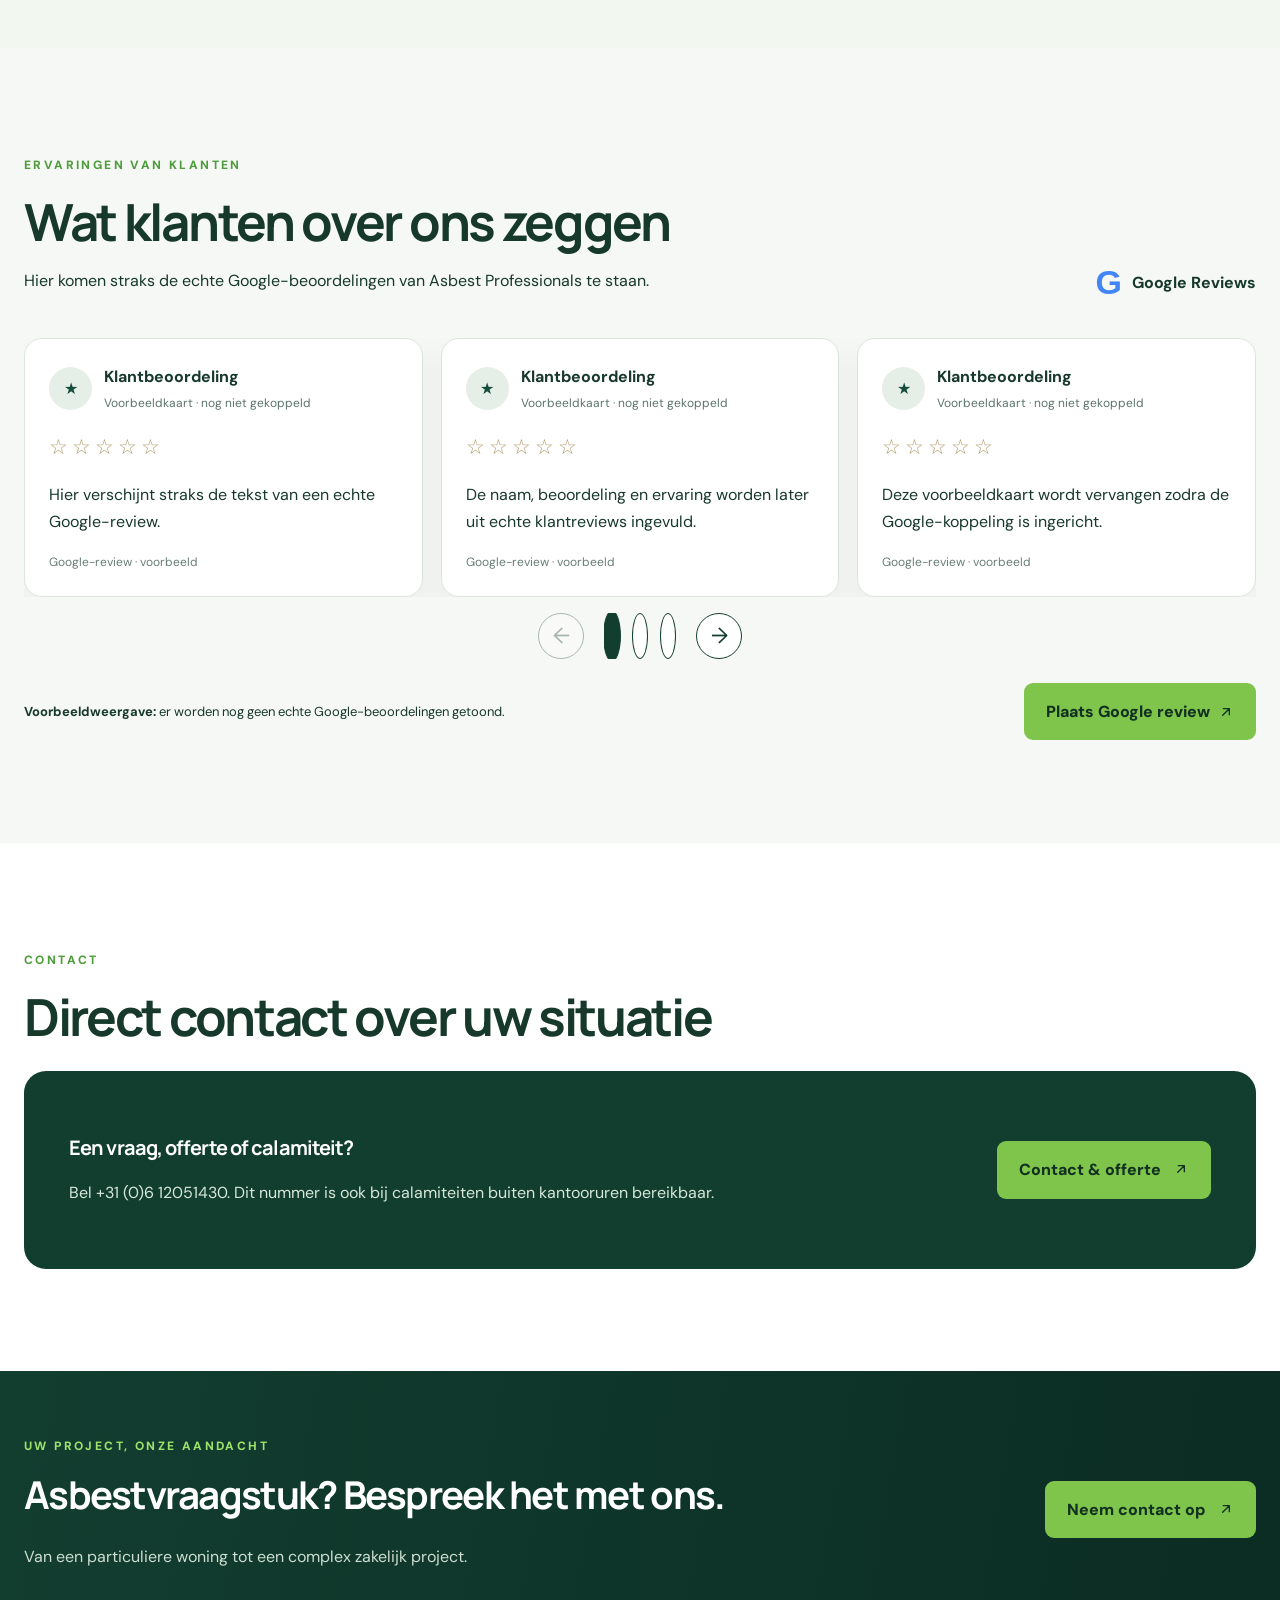
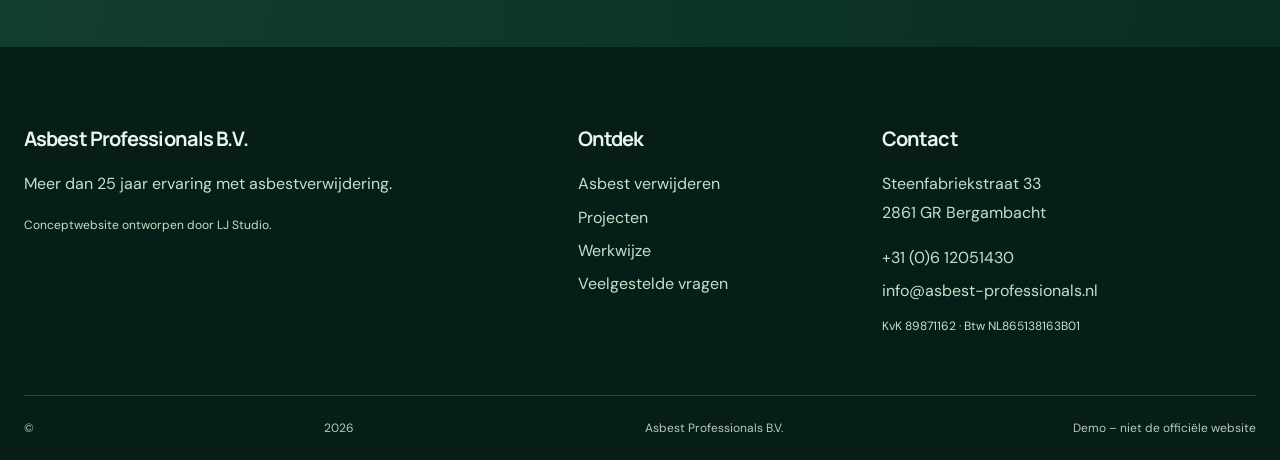
==== commit e029e722: "Replace numeric review counter with sliding three-dot pagination" ====
--- a/index.html
+++ b/index.html
@@ -39,7 +39,7 @@
 }
 </style><style id="ap-google-reviews-style">
 .ap-reviews{background:#f6f8f5}.ap-reviews-heading{display:flex;justify-content:space-between;align-items:end;gap:24px;margin-bottom:26px}.ap-reviews-heading h2{margin-bottom:12px}.ap-reviews-heading p{max-width:650px}.ap-google-brand{display:flex;align-items:center;gap:10px;font-weight:700;white-space:nowrap}.ap-google-g{font-size:34px;font-weight:800;font-family:Arial,sans-serif;color:#4285f4}.ap-review-grid{display:grid;grid-template-columns:repeat(3,minmax(0,1fr));gap:18px}.ap-review-card{background:#fff;border:1px solid #dce5dc;border-radius:18px;padding:24px;box-shadow:0 12px 32px rgba(9,47,36,.05);display:flex;flex-direction:column;gap:16px;min-width:0}.ap-review-card-top{display:flex;align-items:center;gap:12px}.ap-review-avatar{display:grid;place-items:center;flex:none;width:43px;height:43px;border-radius:50%;background:#e6eee8;color:#164d3c}.ap-review-card-top strong,.ap-review-card-top small{display:block}.ap-review-card-top small{font-size:12px;opacity:.7;margin-top:3px}.ap-review-stars{letter-spacing:4px;color:#b19c6d;font-size:21px}.ap-review-card p{margin:0;line-height:1.7;flex:1}.ap-review-source{font-size:12px;opacity:.65}.ap-review-bottom{display:flex;align-items:center;justify-content:space-between;gap:24px;margin-top:24px}.ap-review-bottom p{margin:0;font-size:13px}.ap-review-button{border:0;cursor:pointer;white-space:nowrap}@media(max-width:850px){.ap-review-grid{grid-template-columns:repeat(2,minmax(0,1fr))}.ap-review-card:last-child{grid-column:1/-1}}@media(max-width:620px){.ap-reviews-heading,.ap-review-bottom{flex-direction:column;align-items:flex-start}.ap-review-grid{grid-template-columns:1fr}.ap-review-card:last-child{grid-column:auto}.ap-review-button{width:100%;text-align:center;justify-content:center}.ap-google-brand{align-self:flex-start}}
-</style><style>.ap-reviews .ap-review-grid{display:flex;overflow-x:auto;scroll-snap-type:x mandatory;scroll-behavior:smooth;scrollbar-width:none;gap:18px}.ap-reviews .ap-review-grid::-webkit-scrollbar{display:none}.ap-reviews .ap-review-card{flex:0 0 calc((100% - 36px)/3);scroll-snap-align:start;box-sizing:border-box}.ap-review-controls{display:flex;align-items:center;justify-content:center;gap:20px;margin-top:16px}.ap-review-controls button{width:46px;height:46px;border-radius:50%;border:1px solid #123e30;background:white;color:#123e30;cursor:pointer;font-size:22px}.ap-review-controls button:disabled{opacity:.35;cursor:default}@media(max-width:850px){.ap-reviews .ap-review-card{flex-basis:calc((100% - 18px)/2)}}@media(max-width:620px){.ap-reviews .ap-review-card{flex-basis:100%}}</style></head><body><a class="skip" href="#inhoud">Direct naar inhoud</a><div class="demo">CONCEPTDEMO DOOR LJ STUDIO · GEEN OFFICIËLE BEDRIJFSWEBSITE</div><div class="utility"><div class="wrap"><span>Steenfabriekstraat 33 · 2861 GR Bergambacht</span><span><a href="mailto:info@asbest-professionals.nl">info@asbest-professionals.nl</a>   <a href="tel:+31612051430">+31 (0)6 12051430</a></span></div>
+</style><style>.ap-reviews .ap-review-grid{display:flex;overflow-x:auto;scroll-snap-type:x mandatory;scroll-behavior:smooth;scrollbar-width:none;gap:18px}.ap-reviews .ap-review-grid::-webkit-scrollbar{display:none}.ap-reviews .ap-review-card{flex:0 0 calc((100% - 36px)/3);scroll-snap-align:start;box-sizing:border-box}.ap-review-controls{display:flex;align-items:center;justify-content:center;gap:20px;margin-top:16px}.ap-review-controls button{width:46px;height:46px;border-radius:50%;border:1px solid #123e30;background:white;color:#123e30;cursor:pointer;font-size:22px}.ap-review-controls button:disabled{opacity:.35;cursor:default}@media(max-width:850px){.ap-reviews .ap-review-card{flex-basis:calc((100% - 18px)/2)}}@media(max-width:620px){.ap-reviews .ap-review-card{flex-basis:100%}}</style><style id="ap-review-dots-style">.ap-review-dots-window{width:72px;overflow:hidden;flex:none}.ap-review-dots-track{display:flex;align-items:center;gap:12px;transition:transform .3s ease}.ap-review-dot{width:16px;height:16px;flex:0 0 16px;border-radius:50%;border:1px solid #6d8c7b;background:#d4ded6;padding:0;cursor:pointer;transition:background .2s,transform .2s}.ap-review-dot[aria-current="true"]{background:#123e30;transform:scale(1.12)}@media(prefers-reduced-motion:reduce){.ap-review-dots-track{transition:none}}</style></head><body><a class="skip" href="#inhoud">Direct naar inhoud</a><div class="demo">CONCEPTDEMO DOOR LJ STUDIO · GEEN OFFICIËLE BEDRIJFSWEBSITE</div><div class="utility"><div class="wrap"><span>Steenfabriekstraat 33 · 2861 GR Bergambacht</span><span><a href="mailto:info@asbest-professionals.nl">info@asbest-professionals.nl</a>   <a href="tel:+31612051430">+31 (0)6 12051430</a></span></div>
 </div>
 <header class="site-header"><div class="wrap header-inner"><a aria-label="Asbest Professionals – home" class="brand" href="./index.html"><img alt="Asbest Professionals B.V." class="site-logo" height="160" src="./assets/logo.png" width="160"/><span class="brand-words"><strong>ASBEST<br/>PROFESSIONALS</strong><small>VEILIGHEID IN ELK DETAIL</small></span></a><button aria-controls="mainnav" aria-expanded="false" class="menu-toggle" type="button">☰ <span>Menu</span></button><nav aria-label="Hoofdnavigatie" id="mainnav"><a class="current" href="./index.html">Home</a><a class="" href="./over-ons.html">Over ons</a><a class="" href="./asbest-verwijderen.html">Asbest verwijderen</a><a class="" href="./asbestinventarisatie.html">Inventarisatie</a><a class="" href="./particulieren.html">Particulieren</a><a class="" href="./zakelijk.html">Zakelijk</a><a class="" href="./werkwijze.html">Werkwijze</a><a class="" href="./projecten.html">Projecten</a><a class="" href="./veelgestelde-vragen.html">FAQ</a><a class="" href="./contact.html">Contact</a><a class="nav-cta" href="./contact.html">Offerte aanvragen <svg class="ui-arrow-icon" xmlns="http://www.w3.org/2000/svg" viewBox="0 0 24 24" fill="none" stroke="currentColor" stroke-width="2" stroke-linecap="round" stroke-linejoin="round" aria-hidden="true" focusable="false"><path d="M7 17 17 7M8 7h9v9"/></svg></a></nav></div></header><main id="inhoud"><section class="hero hero-slideshow"><div aria-hidden="true" class="hero-slides"><div class="hero-slide is-active" style='background-image:url("https://impro.usercontent.one/appid/oneComWsb/domain/asbest-professionals.nl/media/asbest-professionals.nl/onewebmedia/Loods%20Asten.jpg?quality=85")'></div><div class="hero-slide" style='background-image:url("https://impro.usercontent.one/appid/oneComWsb/domain/asbest-professionals.nl/media/asbest-professionals.nl/onewebmedia/E2162C01-E2D9-4B65-80A0-8608477ADD08%20-%20kopie3___serialized1.JPG?quality=85")'></div><div class="hero-slide" style='background-image:url("https://impro.usercontent.one/appid/oneComWsb/domain/asbest-professionals.nl/media/asbest-professionals.nl/onewebmedia/IMG_9490___serialized2.jpg?quality=85")'></div><div class="hero-slide" style='background-image:url("https://impro.usercontent.one/appid/oneComWsb/domain/asbest-professionals.nl/media/asbest-professionals.nl/onewebmedia/IMG_9361___serialized3.jpg?quality=85")'></div></div><div aria-hidden="true" class="hero-slide-overlay"></div><div class="wrap hero-grid"><div class="hero-content"><span class="eyebrow">ASBEST PROFESSIONALS B.V. · BERGAMBACHT</span><h1>Veilig verwijderen.<br/><em>Zorgvuldig geregeld.</em></h1><p>Asbest Professionals ondersteunt particulieren, bedrijven en vastgoedeigenaren bij asbestverwijdering. Met meer dan 25 jaar ervaring en uiteenlopende afgeronde projecten is er aandacht voor iedere situatie.</p><div class="hero-actions"><a class="button" href="contact.html">Bespreek uw project <span aria-hidden="true"><svg class="ui-arrow-icon" xmlns="http://www.w3.org/2000/svg" viewBox="0 0 24 24" fill="none" stroke="currentColor" stroke-width="2" stroke-linecap="round" stroke-linejoin="round" aria-hidden="true" focusable="false"><path d="M7 17 17 7M8 7h9v9"/></svg></span></a><a class="ghost" href="./projecten.html">Bekijk projecten <svg class="ui-arrow-icon" xmlns="http://www.w3.org/2000/svg" viewBox="0 0 24 24" fill="none" stroke="currentColor" stroke-width="2" stroke-linecap="round" stroke-linejoin="round" aria-hidden="true" focusable="false"><path d="M7 17 17 7M8 7h9v9"/></svg></a></div><div class="hero-caption">Van particuliere woningen tot complexe renovatieprojecten.</div></div><div class="hero-stamp"><span>DESKUNDIG</span><strong>25<span>+</span></strong><small>JAAR ERVARING</small></div></div></section><div class="trust-strip"><div class="wrap trust-grid"><div><strong class="count-number" data-count="25" data-suffix="+ jaar">25+ jaar</strong><span>ervaring </span></div><div><strong class="count-number" data-count="30" data-suffix="+ projecten">30+ projecten</strong><span>projectvoorbeelden uit de praktijk</span></div><div><strong class="trust-word">Veiligheid voorop</strong><span>deskundig en volgens vaste procedures</span></div><div><strong class="count-number" data-count="100" data-suffix="%">100%</strong><span>ons streven naar klanttevredenheid</span></div></div></div><section class="section soft"><div class="wrap"><span class="eyebrow">ONZE DIENSTEN</span><h2>De juiste aanpak voor iedere situatie</h2><p class="section-lead">Een duidelijk traject begint met de juiste informatie. Ontdek hoe wij u kunnen ondersteunen.</p><div class="cards"><article class="card"><span class="card-no">01</span><h3>Asbest verwijderen</h3><p>Een zorgvuldig voorbereid saneringstraject, afgestemd op de locatie en het materiaal.</p><a class="text-link" href="./asbest-verwijderen.html">Meer informatie <span aria-hidden="true"><svg class="ui-arrow-icon" xmlns="http://www.w3.org/2000/svg" viewBox="0 0 24 24" fill="none" stroke="currentColor" stroke-width="2" stroke-linecap="round" stroke-linejoin="round" aria-hidden="true" focusable="false"><path d="M5 12h14m-6-6 6 6-6 6"/></svg></span></a></article><article class="card"><span class="card-no">02</span><h3>Asbestinventarisatie</h3><p>Wat moet er onderzocht worden en welke stappen zijn nodig voordat werk kan starten?</p><a class="text-link" href="./asbestinventarisatie.html">Meer informatie <span aria-hidden="true"><svg class="ui-arrow-icon" xmlns="http://www.w3.org/2000/svg" viewBox="0 0 24 24" fill="none" stroke="currentColor" stroke-width="2" stroke-linecap="round" stroke-linejoin="round" aria-hidden="true" focusable="false"><path d="M5 12h14m-6-6 6 6-6 6"/></svg></span></a></article><article class="card"><span class="card-no">03</span><h3>Particuliere projecten</h3><p>Duidelijkheid bij renovatie, dakwerkzaamheden en asbestverdachte toepassingen in huis.</p><a class="text-link" href="./particulieren.html">Meer informatie <span aria-hidden="true"><svg class="ui-arrow-icon" xmlns="http://www.w3.org/2000/svg" viewBox="0 0 24 24" fill="none" stroke="currentColor" stroke-width="2" stroke-linecap="round" stroke-linejoin="round" aria-hidden="true" focusable="false"><path d="M5 12h14m-6-6 6 6-6 6"/></svg></span></a></article><article class="card"><span class="card-no">04</span><h3>Zakelijke sanering</h3><p>Een planmatige aanpak voor aannemers, vastgoedbeheerders en bedrijven.</p><a class="text-link" href="./zakelijk.html">Meer informatie <span aria-hidden="true"><svg class="ui-arrow-icon" xmlns="http://www.w3.org/2000/svg" viewBox="0 0 24 24" fill="none" stroke="currentColor" stroke-width="2" stroke-linecap="round" stroke-linejoin="round" aria-hidden="true" focusable="false"><path d="M5 12h14m-6-6 6 6-6 6"/></svg></span></a></article><article class="card"><span class="card-no">05</span><h3>Onze werkwijze</h3><p>Van de eerste vraag tot een veilige, gecontroleerde oplevering.</p><a class="text-link" href="./werkwijze.html">Meer informatie <span aria-hidden="true"><svg class="ui-arrow-icon" xmlns="http://www.w3.org/2000/svg" viewBox="0 0 24 24" fill="none" stroke="currentColor" stroke-width="2" stroke-linecap="round" stroke-linejoin="round" aria-hidden="true" focusable="false"><path d="M5 12h14m-6-6 6 6-6 6"/></svg></span></a></article><article class="card"><span class="card-no">06</span><h3>Projecten</h3><p>Bekijk de uiteenlopende werkzaamheden die het bedrijf op zijn website toont.</p><a class="text-link" href="./projecten.html">Meer informatie <span aria-hidden="true"><svg class="ui-arrow-icon" xmlns="http://www.w3.org/2000/svg" viewBox="0 0 24 24" fill="none" stroke="currentColor" stroke-width="2" stroke-linecap="round" stroke-linejoin="round" aria-hidden="true" focusable="false"><path d="M5 12h14m-6-6 6 6-6 6"/></svg></span></a></article></div></div></section><section class="section"><div class="wrap feature"><div class="feature-image"><img alt="Asbestwerkzaamheden bij een loods, projectfoto van Asbest Professionals" loading="lazy" src="https://impro.usercontent.one/appid/oneComWsb/domain/asbest-professionals.nl/media/asbest-professionals.nl/onewebmedia/Asten.jpg?etag=%227288a-66f4152c%22&amp;quality=85&amp;sourceContentType=image%2Fjpeg"/><span class="image-tag">PROJECT UIT DE PRAKTIJK</span></div><div><span class="eyebrow">ERVARING IN DE PRAKTIJK</span><h2>Van kleine ingreep tot omvangrijk project.</h2><p>Een asbesttoepassing in een woning vraagt om een andere voorbereiding dan een sanering in een loods, ziekenhuis of monumentaal pand. Asbest Professionals toont op de bestaande website projecten in uiteenlopende omgevingen.</p><p>Een goede voorbereiding, de juiste inventarisatie en heldere communicatie vormen de basis van een beheerst traject.</p><a class="button" href="projecten.html">Bekijk alle projecten <span aria-hidden="true"><svg class="ui-arrow-icon" xmlns="http://www.w3.org/2000/svg" viewBox="0 0 24 24" fill="none" stroke="currentColor" stroke-width="2" stroke-linecap="round" stroke-linejoin="round" aria-hidden="true" focusable="false"><path d="M7 17 17 7M8 7h9v9"/></svg></span></a></div></div></section><section class="section soft"><div class="wrap"><span class="eyebrow">KWALITEIT &amp; WERKWIJZE</span><h2>Vertrouwen begint bij zorgvuldig werken</h2><div class="info-grid"><article><span class="icon-bubble"><svg class="ui-feature-icon" xmlns="http://www.w3.org/2000/svg" viewBox="0 0 24 24" fill="none" stroke="currentColor" stroke-width="2" stroke-linecap="round" stroke-linejoin="round" aria-hidden="true" focusable="false"><path d="m5 12 4 4L19 6"/></svg></span><h3>Procescertificering</h3><p>Het bedrijf vermeldt op zijn huidige website een procescertificaat asbestverwijdering met de aanduiding dNAA. Vraag de actuele certificaatgegevens en geldigheid op voor definitieve publicatie.</p></article><article><span class="icon-bubble"><svg class="ui-feature-icon" xmlns="http://www.w3.org/2000/svg" viewBox="0 0 24 24" fill="none" stroke="currentColor" stroke-width="1.8" stroke-linecap="round" stroke-linejoin="round" aria-hidden="true" focusable="false"><path d="m12 2 2.7 6.8L22 12l-7.3 3.2L12 22l-2.7-6.8L2 12l7.3-3.2L12 2Z"/></svg></span><h3>FiberCover®</h3><p>Op de huidige website wordt FiberCover® genoemd als hulpmiddel om stof- en vezelverspreiding te beperken. Toepassing hangt af van de situatie en geschoolde medewerkers.</p></article><article><span class="icon-bubble"><svg class="ui-arrow-icon" xmlns="http://www.w3.org/2000/svg" viewBox="0 0 24 24" fill="none" stroke="currentColor" stroke-width="2" stroke-linecap="round" stroke-linejoin="round" aria-hidden="true" focusable="false"><path d="M7 17 17 7M8 7h9v9"/></svg></span><h3>Heldere aanpak</h3><p>Van inventarisatie en voorbereiding tot uitvoering, eventuele vrijgave en oplevering: iedere stap moet passen bij de toepasselijke eisen.</p></article></div></div></section>
 <section class="section ap-reviews" id="google-reviews" aria-labelledby="ap-reviews-title">
@@ -51,7 +51,20 @@
     <article class="ap-review-card"><div class="ap-review-card-top"><span class="ap-review-avatar" aria-hidden="true">★</span><div><strong>Klantbeoordeling</strong><small>Voorbeeldkaart · nog niet gekoppeld</small></div></div><div class="ap-review-stars" aria-hidden="true">☆☆☆☆☆</div><p>Deze voorbeeldkaart wordt vervangen zodra de Google-koppeling is ingericht.</p><span class="ap-review-source">Google-review · voorbeeld</span></article>
 <article class="ap-review-card"><div class="ap-review-card-top"><span class="ap-review-avatar" aria-hidden="true">★</span><div><strong>Klantbeoordeling</strong><small>Voorbeeldkaart · nog niet gekoppeld</small></div></div><div class="ap-review-stars" aria-hidden="true">☆☆☆☆☆</div><p>Hier verschijnt later een volgende echte Google-beoordeling.</p><span class="ap-review-source">Google-review · voorbeeld</span></article><article class="ap-review-card"><div class="ap-review-card-top"><span class="ap-review-avatar" aria-hidden="true">★</span><div><strong>Klantbeoordeling</strong><small>Voorbeeldkaart · nog niet gekoppeld</small></div></div><div class="ap-review-stars" aria-hidden="true">☆☆☆☆☆</div><p>De volgende klantbeoordeling wordt na de Google-koppeling zichtbaar.</p><span class="ap-review-source">Google-review · voorbeeld</span></article><article class="ap-review-card"><div class="ap-review-card-top"><span class="ap-review-avatar" aria-hidden="true">★</span><div><strong>Klantbeoordeling</strong><small>Voorbeeldkaart · nog niet gekoppeld</small></div></div><div class="ap-review-stars" aria-hidden="true">☆☆☆☆☆</div><p>Ook deze kaart is gereserveerd voor een echte Google-review.</p><span class="ap-review-source">Google-review · voorbeeld</span></article>
   </div>
-  <div class="ap-review-controls"><button type="button" id="ap-review-prev" aria-label="Vorige review">←</button><span id="ap-review-counter" aria-live="polite">1 van 3</span><button type="button" id="ap-review-next" aria-label="Volgende review">→</button></div>
+  <div class="ap-review-controls"><button type="button" id="ap-review-prev" aria-label="Vorige review">←</button><div class="ap-review-dots-window" aria-label="Reviewpositie"><div class="ap-review-dots-track" id="ap-review-dots"></div></div><button type="button" id="ap-review-next" aria-label="Volgende review">→</button></div>
   <div class="ap-review-bottom"><p><strong>Voorbeeldweergave:</strong> er worden nog geen echte Google-beoordelingen getoond.</p><button class="button ap-review-button" type="button" onclick="alert('De Google-reviewlink wordt toegevoegd zodra het bedrijfsprofiel is gekoppeld.')">Plaats Google review <svg class="ui-arrow-icon" xmlns="http://www.w3.org/2000/svg" viewBox="0 0 24 24" fill="none" stroke="currentColor" stroke-width="2" stroke-linecap="round" stroke-linejoin="round" aria-hidden="true"><path d="M7 17 17 7M8 7h9v9"/></svg></button></div>
 </div></section>
-<section class="section"><div class="wrap"><span class="eyebrow">CONTACT</span><h2>Direct contact over uw situatie</h2><div class="contact-promo"><div><h3>Een vraag, offerte of calamiteit?</h3><p>Bel +31 (0)6 12051430. Dit nummer is ook bij calamiteiten buiten kantooruren bereikbaar.</p></div><a class="button" href="contact.html">Contact &amp; offerte <span aria-hidden="true"><svg class="ui-arrow-icon" xmlns="http://www.w3.org/2000/svg" viewBox="0 0 24 24" fill="none" stroke="currentColor" stroke-width="2" stroke-linecap="round" stroke-linejoin="round" aria-hidden="true" focusable="false"><path d="M7 17 17 7M8 7h9v9"/></svg></span></a></div></div></section></main><section class="cta-band"><div class="wrap cta-flex"><div><span class="eyebrow">UW PROJECT, ONZE AANDACHT</span><h2>Asbestvraagstuk? Bespreek het met ons.</h2><p>Van een particuliere woning tot een complex zakelijk project.</p></div><a class="button" href="contact.html">Neem contact op <span aria-hidden="true"><svg class="ui-arrow-icon" xmlns="http://www.w3.org/2000/svg" viewBox="0 0 24 24" fill="none" stroke="currentColor" stroke-width="2" stroke-linecap="round" stroke-linejoin="round" aria-hidden="true" focusable="false"><path d="M7 17 17 7M8 7h9v9"/></svg></span></a></div></section><footer><div class="wrap footer-grid"><div><h3>Asbest Professionals B.V.</h3><p>Meer dan 25 jaar ervaring met asbestverwijdering.</p><p class="fine">Conceptwebsite ontworpen door LJ Studio.</p></div><div><h3>Ontdek</h3><a href="./asbest-verwijderen.html">Asbest verwijderen</a><a href="./projecten.html">Projecten</a><a href="./werkwijze.html">Werkwijze</a><a href="./veelgestelde-vragen.html">Veelgestelde vragen</a></div><div><h3>Contact</h3><p>Steenfabriekstraat 33<br/>2861 GR Bergambacht</p><a href="tel:+31612051430">+31 (0)6 12051430</a><a href="mailto:info@asbest-professionals.nl">info@asbest-professionals.nl</a><p class="fine">KvK 89871162 · Btw NL865138163B01</p></div></div><div class="wrap footer-bottom">© <span id="year">2026</span> Asbest Professionals B.V. <span>Demo – niet de officiële website</span></div></footer><script>document.addEventListener("DOMContentLoaded",function(){const t=document.getElementById("ap-review-track"),p=document.getElementById("ap-review-prev"),n=document.getElementById("ap-review-next"),label=document.getElementById("ap-review-counter");if(!t)return;const cards=Array.from(t.children);function refresh(){const current=cards.reduce((best,el,i)=>Math.abs(el.offsetLeft-cards[0].offsetLeft-t.scrollLeft)<Math.abs(cards[best].offsetLeft-cards[0].offsetLeft-t.scrollLeft)?i:best,0);label.textContent=(current+1)+" van "+cards.length;p.disabled=t.scrollLeft<2;n.disabled=t.scrollLeft+t.clientWidth>=t.scrollWidth-2;}function slide(dir){const w=cards.length>1?cards[1].offsetLeft-cards[0].offsetLeft:cards[0].offsetWidth;t.scrollBy({left:dir*w,behavior:"smooth"});}p.addEventListener("click",()=>slide(-1));n.addEventListener("click",()=>slide(1));t.addEventListener("scroll",refresh);window.addEventListener("resize",refresh);refresh();});</script></body></html>
+<section class="section"><div class="wrap"><span class="eyebrow">CONTACT</span><h2>Direct contact over uw situatie</h2><div class="contact-promo"><div><h3>Een vraag, offerte of calamiteit?</h3><p>Bel +31 (0)6 12051430. Dit nummer is ook bij calamiteiten buiten kantooruren bereikbaar.</p></div><a class="button" href="contact.html">Contact &amp; offerte <span aria-hidden="true"><svg class="ui-arrow-icon" xmlns="http://www.w3.org/2000/svg" viewBox="0 0 24 24" fill="none" stroke="currentColor" stroke-width="2" stroke-linecap="round" stroke-linejoin="round" aria-hidden="true" focusable="false"><path d="M7 17 17 7M8 7h9v9"/></svg></span></a></div></div></section></main><section class="cta-band"><div class="wrap cta-flex"><div><span class="eyebrow">UW PROJECT, ONZE AANDACHT</span><h2>Asbestvraagstuk? Bespreek het met ons.</h2><p>Van een particuliere woning tot een complex zakelijk project.</p></div><a class="button" href="contact.html">Neem contact op <span aria-hidden="true"><svg class="ui-arrow-icon" xmlns="http://www.w3.org/2000/svg" viewBox="0 0 24 24" fill="none" stroke="currentColor" stroke-width="2" stroke-linecap="round" stroke-linejoin="round" aria-hidden="true" focusable="false"><path d="M7 17 17 7M8 7h9v9"/></svg></span></a></div></section><footer><div class="wrap footer-grid"><div><h3>Asbest Professionals B.V.</h3><p>Meer dan 25 jaar ervaring met asbestverwijdering.</p><p class="fine">Conceptwebsite ontworpen door LJ Studio.</p></div><div><h3>Ontdek</h3><a href="./asbest-verwijderen.html">Asbest verwijderen</a><a href="./projecten.html">Projecten</a><a href="./werkwijze.html">Werkwijze</a><a href="./veelgestelde-vragen.html">Veelgestelde vragen</a></div><div><h3>Contact</h3><p>Steenfabriekstraat 33<br/>2861 GR Bergambacht</p><a href="tel:+31612051430">+31 (0)6 12051430</a><a href="mailto:info@asbest-professionals.nl">info@asbest-professionals.nl</a><p class="fine">KvK 89871162 · Btw NL865138163B01</p></div></div><div class="wrap footer-bottom">© <span id="year">2026</span> Asbest Professionals B.V. <span>Demo – niet de officiële website</span></div></footer><script>document.addEventListener("DOMContentLoaded",function(){
+const t=document.getElementById("ap-review-track"),p=document.getElementById("ap-review-prev"),n=document.getElementById("ap-review-next"),dots=document.getElementById("ap-review-dots");
+if(!t||!p||!n||!dots)return;
+const cards=Array.from(t.querySelectorAll(".ap-review-card"));if(!cards.length)return;
+function positions(){const max=Math.max(0,t.scrollWidth-t.clientWidth),left=cards[0].offsetLeft;return cards.map(el=>Math.min(max,Math.max(0,el.offsetLeft-left))).filter((v,i,a)=>i===0||Math.abs(v-a[i-1])>2);}
+function activeIndex(pos){let best=0;pos.forEach((v,i)=>{if(Math.abs(v-t.scrollLeft)<Math.abs(pos[best]-t.scrollLeft))best=i;});return best;}
+function go(i){const pos=positions();t.scrollTo({left:pos[Math.max(0,Math.min(pos.length-1,i))],behavior:window.matchMedia("(prefers-reduced-motion: reduce)").matches?"auto":"smooth"});}
+function refresh(){const pos=positions(),current=activeIndex(pos);if(dots.children.length!==pos.length){dots.replaceChildren();pos.forEach((_,i)=>{const dot=document.createElement("button");dot.type="button";dot.className="ap-review-dot";dot.setAttribute("aria-label","Ga naar reviewpositie "+(i+1));dot.addEventListener("click",()=>go(i));dots.appendChild(dot);});}
+Array.from(dots.children).forEach((dot,i)=>dot.setAttribute("aria-current",String(i===current)));
+const windowStart=Math.max(0,Math.min(current-1,pos.length-3));dots.style.transform="translateX(-"+(windowStart*28)+"px)";
+p.disabled=current===0;n.disabled=current===pos.length-1;
+}
+p.addEventListener("click",()=>go(activeIndex(positions())-1));n.addEventListener("click",()=>go(activeIndex(positions())+1));t.addEventListener("scroll",refresh,{passive:true});window.addEventListener("resize",refresh);refresh();
+});</script></body></html>
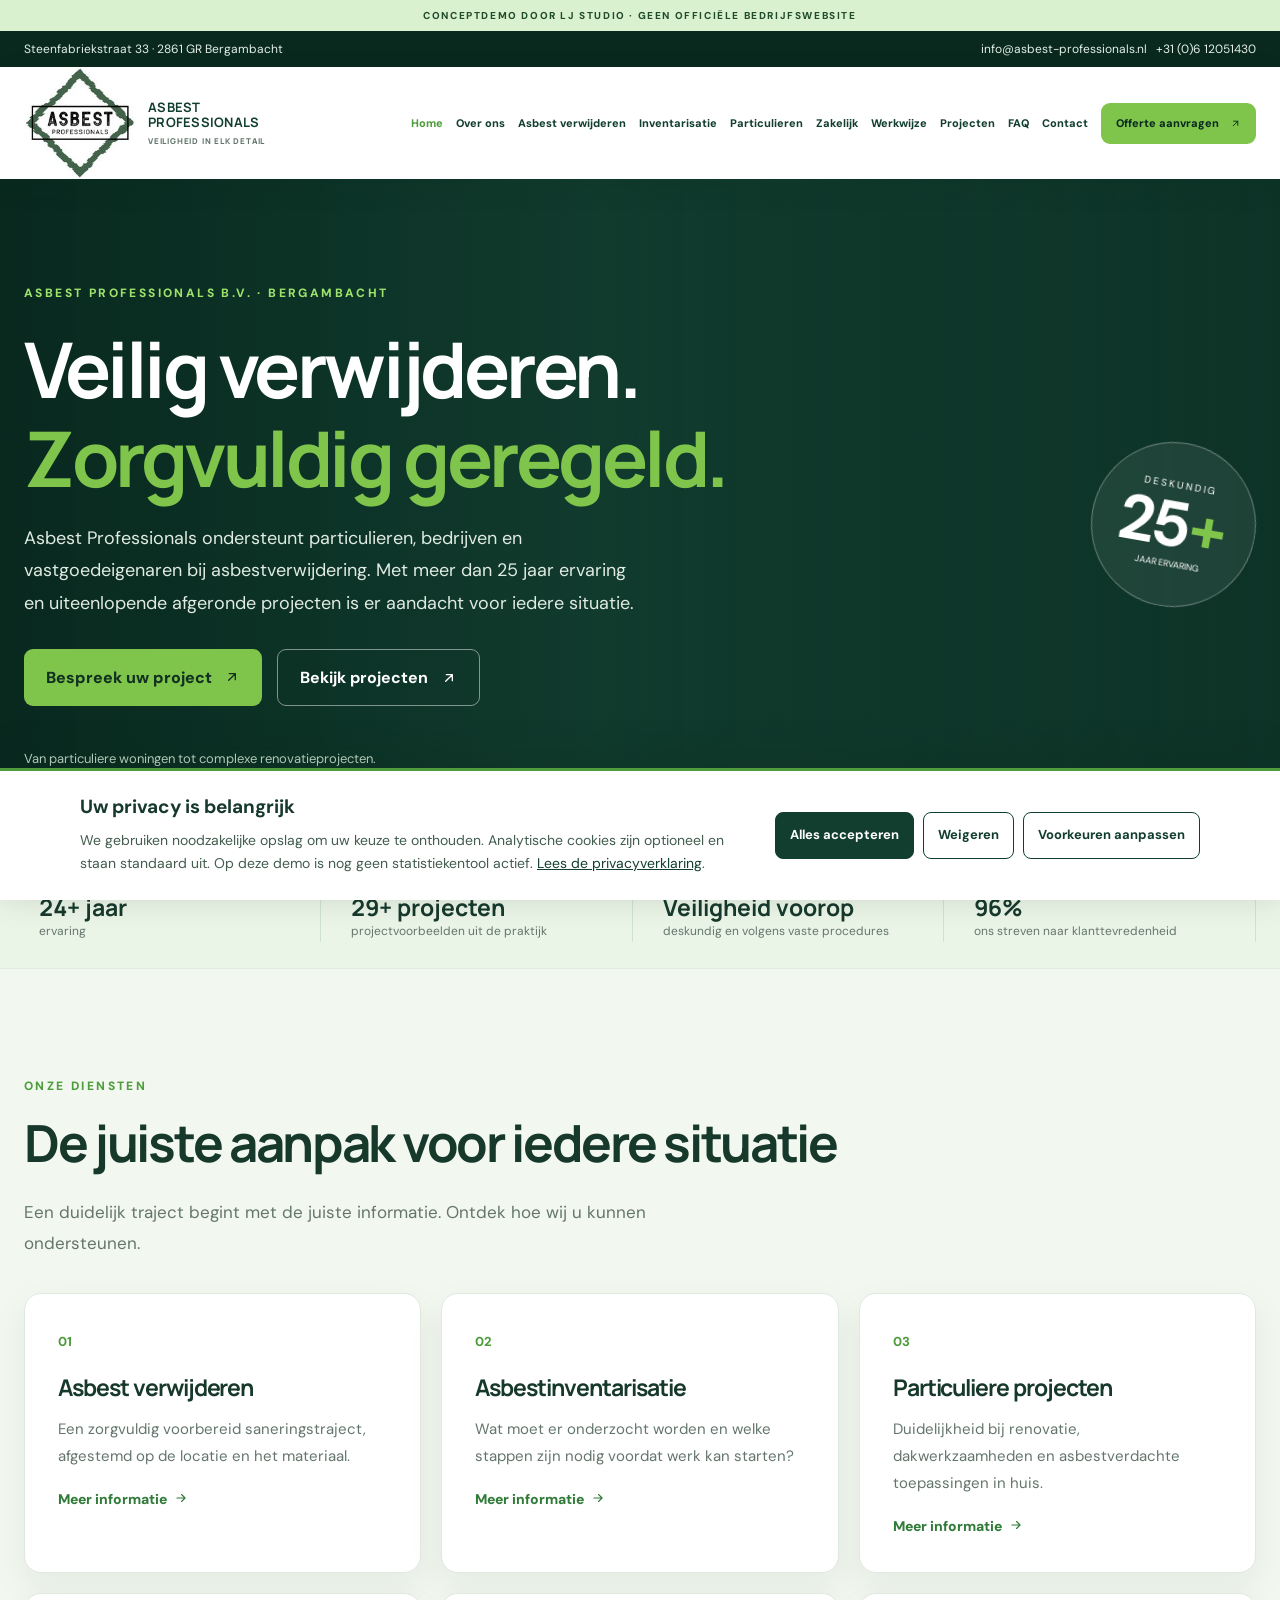
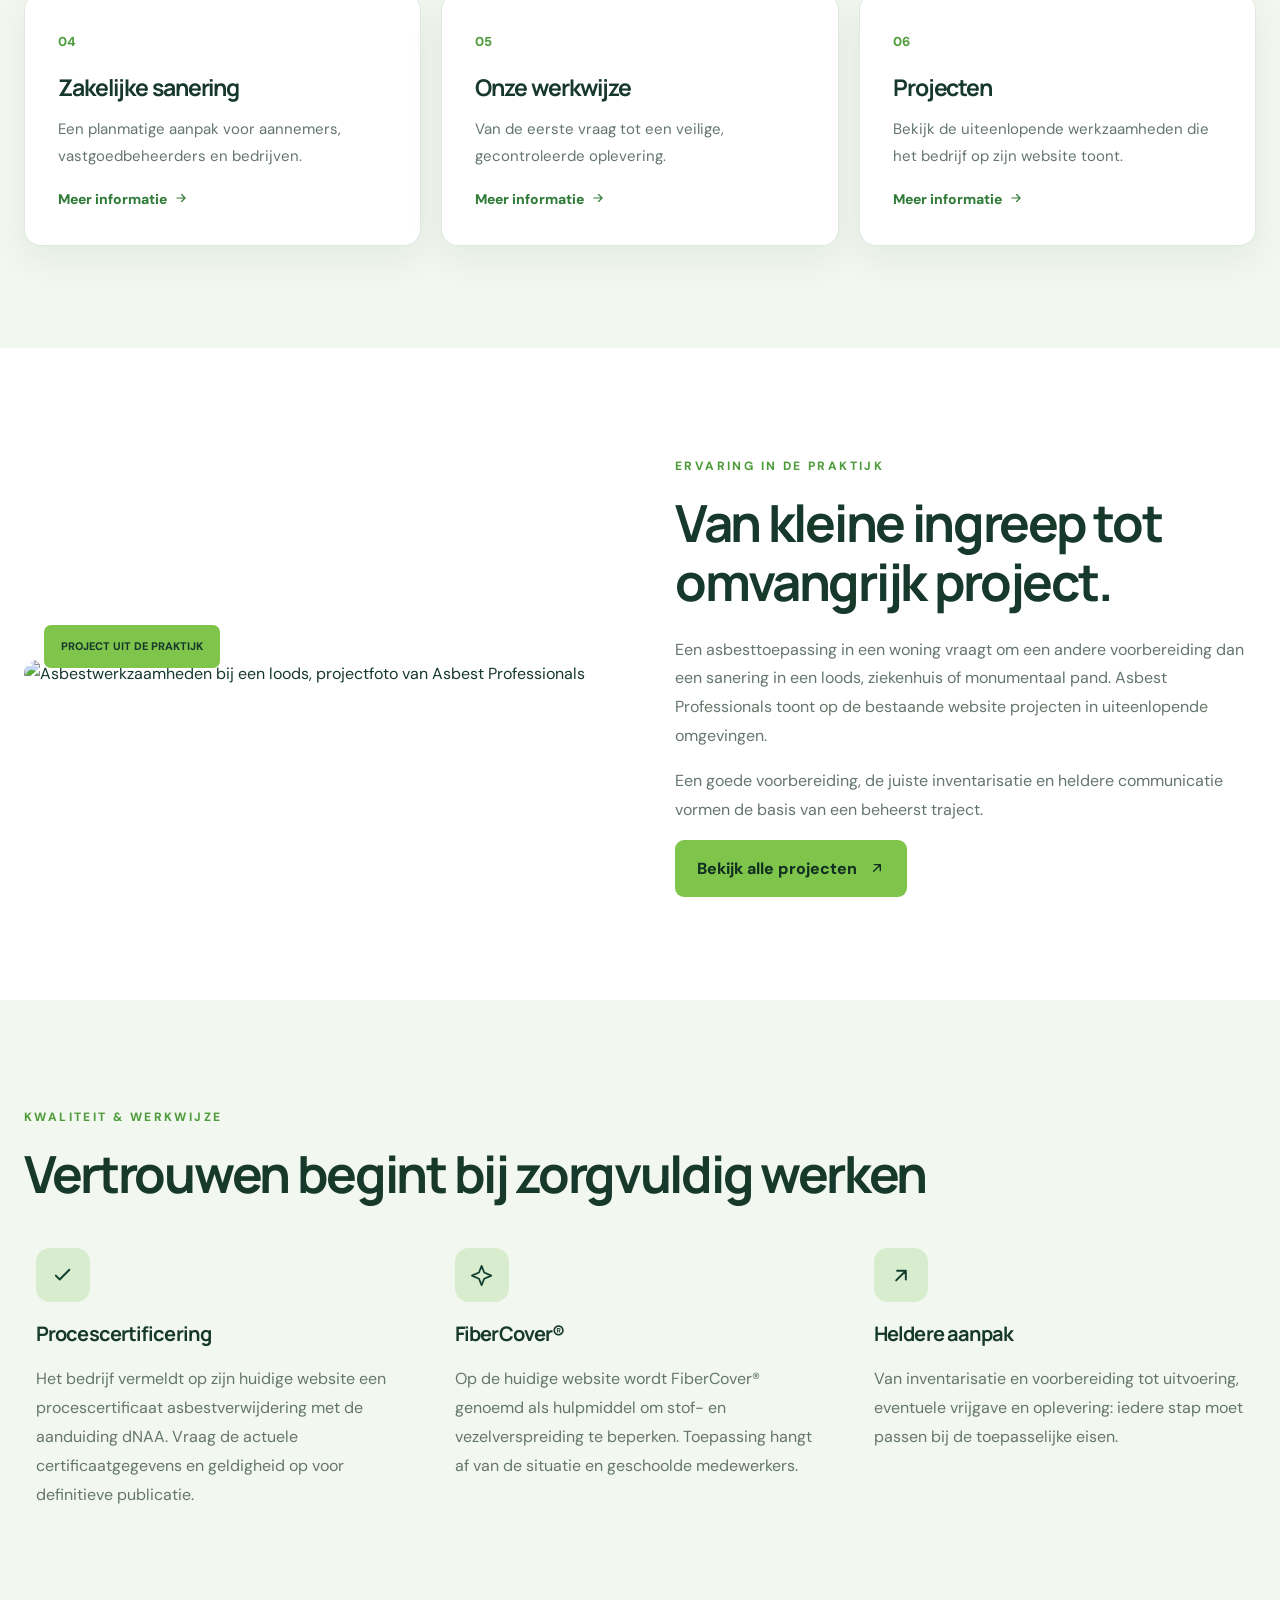
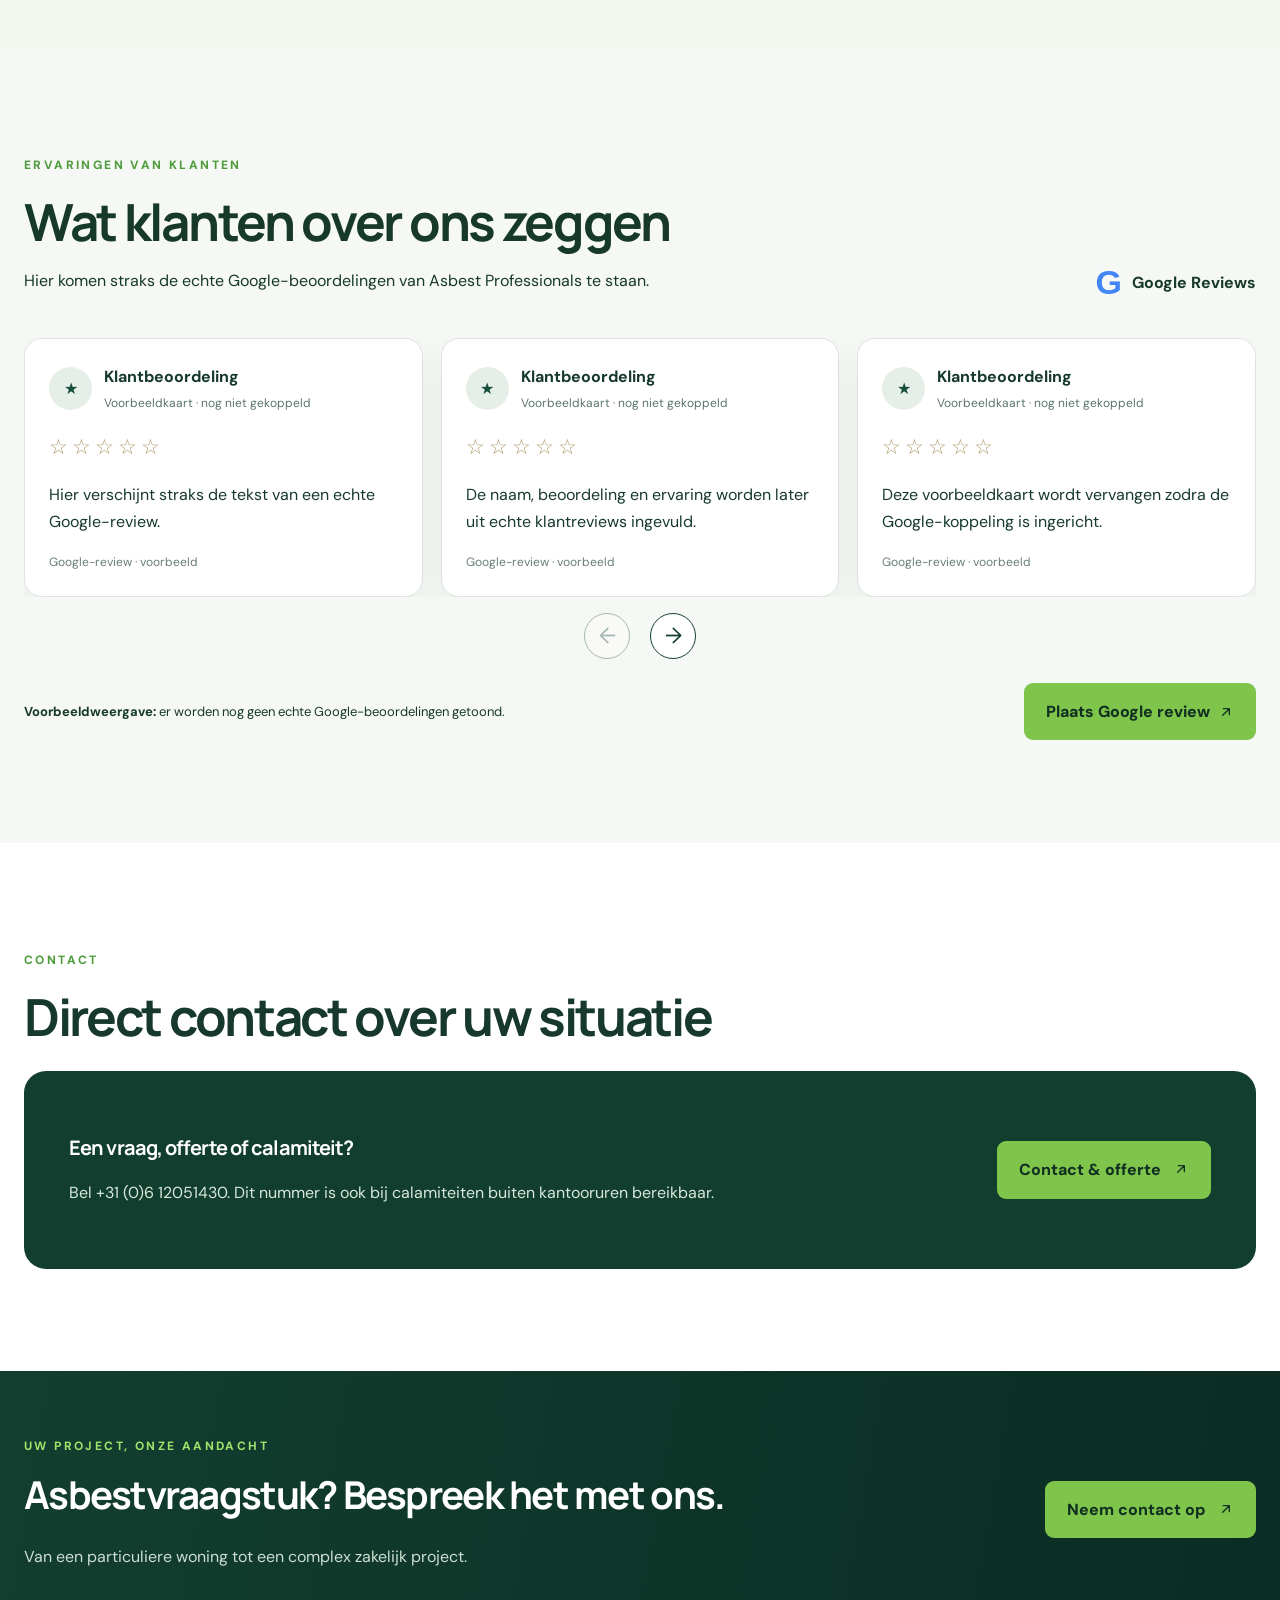
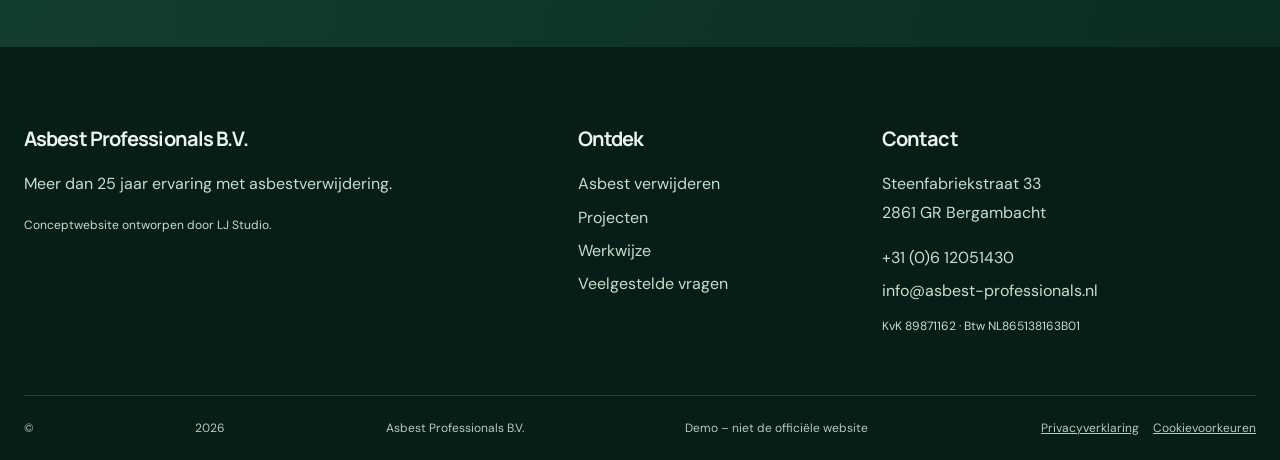
==== commit fb102900: "Remove review pagination dots and keep clean arrow navigation" ====
--- a/index.html
+++ b/index.html
@@ -39,7 +39,7 @@
 }
 </style><style id="ap-google-reviews-style">
 .ap-reviews{background:#f6f8f5}.ap-reviews-heading{display:flex;justify-content:space-between;align-items:end;gap:24px;margin-bottom:26px}.ap-reviews-heading h2{margin-bottom:12px}.ap-reviews-heading p{max-width:650px}.ap-google-brand{display:flex;align-items:center;gap:10px;font-weight:700;white-space:nowrap}.ap-google-g{font-size:34px;font-weight:800;font-family:Arial,sans-serif;color:#4285f4}.ap-review-grid{display:grid;grid-template-columns:repeat(3,minmax(0,1fr));gap:18px}.ap-review-card{background:#fff;border:1px solid #dce5dc;border-radius:18px;padding:24px;box-shadow:0 12px 32px rgba(9,47,36,.05);display:flex;flex-direction:column;gap:16px;min-width:0}.ap-review-card-top{display:flex;align-items:center;gap:12px}.ap-review-avatar{display:grid;place-items:center;flex:none;width:43px;height:43px;border-radius:50%;background:#e6eee8;color:#164d3c}.ap-review-card-top strong,.ap-review-card-top small{display:block}.ap-review-card-top small{font-size:12px;opacity:.7;margin-top:3px}.ap-review-stars{letter-spacing:4px;color:#b19c6d;font-size:21px}.ap-review-card p{margin:0;line-height:1.7;flex:1}.ap-review-source{font-size:12px;opacity:.65}.ap-review-bottom{display:flex;align-items:center;justify-content:space-between;gap:24px;margin-top:24px}.ap-review-bottom p{margin:0;font-size:13px}.ap-review-button{border:0;cursor:pointer;white-space:nowrap}@media(max-width:850px){.ap-review-grid{grid-template-columns:repeat(2,minmax(0,1fr))}.ap-review-card:last-child{grid-column:1/-1}}@media(max-width:620px){.ap-reviews-heading,.ap-review-bottom{flex-direction:column;align-items:flex-start}.ap-review-grid{grid-template-columns:1fr}.ap-review-card:last-child{grid-column:auto}.ap-review-button{width:100%;text-align:center;justify-content:center}.ap-google-brand{align-self:flex-start}}
-</style><style>.ap-reviews .ap-review-grid{display:flex;overflow-x:auto;scroll-snap-type:x mandatory;scroll-behavior:smooth;scrollbar-width:none;gap:18px}.ap-reviews .ap-review-grid::-webkit-scrollbar{display:none}.ap-reviews .ap-review-card{flex:0 0 calc((100% - 36px)/3);scroll-snap-align:start;box-sizing:border-box}.ap-review-controls{display:flex;align-items:center;justify-content:center;gap:20px;margin-top:16px}.ap-review-controls button{width:46px;height:46px;border-radius:50%;border:1px solid #123e30;background:white;color:#123e30;cursor:pointer;font-size:22px}.ap-review-controls button:disabled{opacity:.35;cursor:default}@media(max-width:850px){.ap-reviews .ap-review-card{flex-basis:calc((100% - 18px)/2)}}@media(max-width:620px){.ap-reviews .ap-review-card{flex-basis:100%}}</style><style id="ap-review-dots-style">.ap-review-dots-window{width:72px;overflow:hidden;flex:none}.ap-review-dots-track{display:flex;align-items:center;gap:12px;transition:transform .3s ease}.ap-review-dot{width:16px;height:16px;flex:0 0 16px;border-radius:50%;border:1px solid #6d8c7b;background:#d4ded6;padding:0;cursor:pointer;transition:background .2s,transform .2s}.ap-review-dot[aria-current="true"]{background:#123e30;transform:scale(1.12)}@media(prefers-reduced-motion:reduce){.ap-review-dots-track{transition:none}}</style></head><body><a class="skip" href="#inhoud">Direct naar inhoud</a><div class="demo">CONCEPTDEMO DOOR LJ STUDIO · GEEN OFFICIËLE BEDRIJFSWEBSITE</div><div class="utility"><div class="wrap"><span>Steenfabriekstraat 33 · 2861 GR Bergambacht</span><span><a href="mailto:info@asbest-professionals.nl">info@asbest-professionals.nl</a>   <a href="tel:+31612051430">+31 (0)6 12051430</a></span></div>
+</style><style>.ap-reviews .ap-review-grid{display:flex;overflow-x:auto;scroll-snap-type:x mandatory;scroll-behavior:smooth;scrollbar-width:none;gap:18px}.ap-reviews .ap-review-grid::-webkit-scrollbar{display:none}.ap-reviews .ap-review-card{flex:0 0 calc((100% - 36px)/3);scroll-snap-align:start;box-sizing:border-box}.ap-review-controls{display:flex;align-items:center;justify-content:center;gap:20px;margin-top:16px}.ap-review-controls button{width:46px;height:46px;border-radius:50%;border:1px solid #123e30;background:white;color:#123e30;cursor:pointer;font-size:22px}.ap-review-controls button:disabled{opacity:.35;cursor:default}@media(max-width:850px){.ap-reviews .ap-review-card{flex-basis:calc((100% - 18px)/2)}}@media(max-width:620px){.ap-reviews .ap-review-card{flex-basis:100%}}</style></head><body><a class="skip" href="#inhoud">Direct naar inhoud</a><div class="demo">CONCEPTDEMO DOOR LJ STUDIO · GEEN OFFICIËLE BEDRIJFSWEBSITE</div><div class="utility"><div class="wrap"><span>Steenfabriekstraat 33 · 2861 GR Bergambacht</span><span><a href="mailto:info@asbest-professionals.nl">info@asbest-professionals.nl</a>   <a href="tel:+31612051430">+31 (0)6 12051430</a></span></div>
 </div>
 <header class="site-header"><div class="wrap header-inner"><a aria-label="Asbest Professionals – home" class="brand" href="./index.html"><img alt="Asbest Professionals B.V." class="site-logo" height="160" src="./assets/logo.png" width="160"/><span class="brand-words"><strong>ASBEST<br/>PROFESSIONALS</strong><small>VEILIGHEID IN ELK DETAIL</small></span></a><button aria-controls="mainnav" aria-expanded="false" class="menu-toggle" type="button">☰ <span>Menu</span></button><nav aria-label="Hoofdnavigatie" id="mainnav"><a class="current" href="./index.html">Home</a><a class="" href="./over-ons.html">Over ons</a><a class="" href="./asbest-verwijderen.html">Asbest verwijderen</a><a class="" href="./asbestinventarisatie.html">Inventarisatie</a><a class="" href="./particulieren.html">Particulieren</a><a class="" href="./zakelijk.html">Zakelijk</a><a class="" href="./werkwijze.html">Werkwijze</a><a class="" href="./projecten.html">Projecten</a><a class="" href="./veelgestelde-vragen.html">FAQ</a><a class="" href="./contact.html">Contact</a><a class="nav-cta" href="./contact.html">Offerte aanvragen <svg class="ui-arrow-icon" xmlns="http://www.w3.org/2000/svg" viewBox="0 0 24 24" fill="none" stroke="currentColor" stroke-width="2" stroke-linecap="round" stroke-linejoin="round" aria-hidden="true" focusable="false"><path d="M7 17 17 7M8 7h9v9"/></svg></a></nav></div></header><main id="inhoud"><section class="hero hero-slideshow"><div aria-hidden="true" class="hero-slides"><div class="hero-slide is-active" style='background-image:url("https://impro.usercontent.one/appid/oneComWsb/domain/asbest-professionals.nl/media/asbest-professionals.nl/onewebmedia/Loods%20Asten.jpg?quality=85")'></div><div class="hero-slide" style='background-image:url("https://impro.usercontent.one/appid/oneComWsb/domain/asbest-professionals.nl/media/asbest-professionals.nl/onewebmedia/E2162C01-E2D9-4B65-80A0-8608477ADD08%20-%20kopie3___serialized1.JPG?quality=85")'></div><div class="hero-slide" style='background-image:url("https://impro.usercontent.one/appid/oneComWsb/domain/asbest-professionals.nl/media/asbest-professionals.nl/onewebmedia/IMG_9490___serialized2.jpg?quality=85")'></div><div class="hero-slide" style='background-image:url("https://impro.usercontent.one/appid/oneComWsb/domain/asbest-professionals.nl/media/asbest-professionals.nl/onewebmedia/IMG_9361___serialized3.jpg?quality=85")'></div></div><div aria-hidden="true" class="hero-slide-overlay"></div><div class="wrap hero-grid"><div class="hero-content"><span class="eyebrow">ASBEST PROFESSIONALS B.V. · BERGAMBACHT</span><h1>Veilig verwijderen.<br/><em>Zorgvuldig geregeld.</em></h1><p>Asbest Professionals ondersteunt particulieren, bedrijven en vastgoedeigenaren bij asbestverwijdering. Met meer dan 25 jaar ervaring en uiteenlopende afgeronde projecten is er aandacht voor iedere situatie.</p><div class="hero-actions"><a class="button" href="contact.html">Bespreek uw project <span aria-hidden="true"><svg class="ui-arrow-icon" xmlns="http://www.w3.org/2000/svg" viewBox="0 0 24 24" fill="none" stroke="currentColor" stroke-width="2" stroke-linecap="round" stroke-linejoin="round" aria-hidden="true" focusable="false"><path d="M7 17 17 7M8 7h9v9"/></svg></span></a><a class="ghost" href="./projecten.html">Bekijk projecten <svg class="ui-arrow-icon" xmlns="http://www.w3.org/2000/svg" viewBox="0 0 24 24" fill="none" stroke="currentColor" stroke-width="2" stroke-linecap="round" stroke-linejoin="round" aria-hidden="true" focusable="false"><path d="M7 17 17 7M8 7h9v9"/></svg></a></div><div class="hero-caption">Van particuliere woningen tot complexe renovatieprojecten.</div></div><div class="hero-stamp"><span>DESKUNDIG</span><strong>25<span>+</span></strong><small>JAAR ERVARING</small></div></div></section><div class="trust-strip"><div class="wrap trust-grid"><div><strong class="count-number" data-count="25" data-suffix="+ jaar">25+ jaar</strong><span>ervaring </span></div><div><strong class="count-number" data-count="30" data-suffix="+ projecten">30+ projecten</strong><span>projectvoorbeelden uit de praktijk</span></div><div><strong class="trust-word">Veiligheid voorop</strong><span>deskundig en volgens vaste procedures</span></div><div><strong class="count-number" data-count="100" data-suffix="%">100%</strong><span>ons streven naar klanttevredenheid</span></div></div></div><section class="section soft"><div class="wrap"><span class="eyebrow">ONZE DIENSTEN</span><h2>De juiste aanpak voor iedere situatie</h2><p class="section-lead">Een duidelijk traject begint met de juiste informatie. Ontdek hoe wij u kunnen ondersteunen.</p><div class="cards"><article class="card"><span class="card-no">01</span><h3>Asbest verwijderen</h3><p>Een zorgvuldig voorbereid saneringstraject, afgestemd op de locatie en het materiaal.</p><a class="text-link" href="./asbest-verwijderen.html">Meer informatie <span aria-hidden="true"><svg class="ui-arrow-icon" xmlns="http://www.w3.org/2000/svg" viewBox="0 0 24 24" fill="none" stroke="currentColor" stroke-width="2" stroke-linecap="round" stroke-linejoin="round" aria-hidden="true" focusable="false"><path d="M5 12h14m-6-6 6 6-6 6"/></svg></span></a></article><article class="card"><span class="card-no">02</span><h3>Asbestinventarisatie</h3><p>Wat moet er onderzocht worden en welke stappen zijn nodig voordat werk kan starten?</p><a class="text-link" href="./asbestinventarisatie.html">Meer informatie <span aria-hidden="true"><svg class="ui-arrow-icon" xmlns="http://www.w3.org/2000/svg" viewBox="0 0 24 24" fill="none" stroke="currentColor" stroke-width="2" stroke-linecap="round" stroke-linejoin="round" aria-hidden="true" focusable="false"><path d="M5 12h14m-6-6 6 6-6 6"/></svg></span></a></article><article class="card"><span class="card-no">03</span><h3>Particuliere projecten</h3><p>Duidelijkheid bij renovatie, dakwerkzaamheden en asbestverdachte toepassingen in huis.</p><a class="text-link" href="./particulieren.html">Meer informatie <span aria-hidden="true"><svg class="ui-arrow-icon" xmlns="http://www.w3.org/2000/svg" viewBox="0 0 24 24" fill="none" stroke="currentColor" stroke-width="2" stroke-linecap="round" stroke-linejoin="round" aria-hidden="true" focusable="false"><path d="M5 12h14m-6-6 6 6-6 6"/></svg></span></a></article><article class="card"><span class="card-no">04</span><h3>Zakelijke sanering</h3><p>Een planmatige aanpak voor aannemers, vastgoedbeheerders en bedrijven.</p><a class="text-link" href="./zakelijk.html">Meer informatie <span aria-hidden="true"><svg class="ui-arrow-icon" xmlns="http://www.w3.org/2000/svg" viewBox="0 0 24 24" fill="none" stroke="currentColor" stroke-width="2" stroke-linecap="round" stroke-linejoin="round" aria-hidden="true" focusable="false"><path d="M5 12h14m-6-6 6 6-6 6"/></svg></span></a></article><article class="card"><span class="card-no">05</span><h3>Onze werkwijze</h3><p>Van de eerste vraag tot een veilige, gecontroleerde oplevering.</p><a class="text-link" href="./werkwijze.html">Meer informatie <span aria-hidden="true"><svg class="ui-arrow-icon" xmlns="http://www.w3.org/2000/svg" viewBox="0 0 24 24" fill="none" stroke="currentColor" stroke-width="2" stroke-linecap="round" stroke-linejoin="round" aria-hidden="true" focusable="false"><path d="M5 12h14m-6-6 6 6-6 6"/></svg></span></a></article><article class="card"><span class="card-no">06</span><h3>Projecten</h3><p>Bekijk de uiteenlopende werkzaamheden die het bedrijf op zijn website toont.</p><a class="text-link" href="./projecten.html">Meer informatie <span aria-hidden="true"><svg class="ui-arrow-icon" xmlns="http://www.w3.org/2000/svg" viewBox="0 0 24 24" fill="none" stroke="currentColor" stroke-width="2" stroke-linecap="round" stroke-linejoin="round" aria-hidden="true" focusable="false"><path d="M5 12h14m-6-6 6 6-6 6"/></svg></span></a></article></div></div></section><section class="section"><div class="wrap feature"><div class="feature-image"><img alt="Asbestwerkzaamheden bij een loods, projectfoto van Asbest Professionals" loading="lazy" src="https://impro.usercontent.one/appid/oneComWsb/domain/asbest-professionals.nl/media/asbest-professionals.nl/onewebmedia/Asten.jpg?etag=%227288a-66f4152c%22&amp;quality=85&amp;sourceContentType=image%2Fjpeg"/><span class="image-tag">PROJECT UIT DE PRAKTIJK</span></div><div><span class="eyebrow">ERVARING IN DE PRAKTIJK</span><h2>Van kleine ingreep tot omvangrijk project.</h2><p>Een asbesttoepassing in een woning vraagt om een andere voorbereiding dan een sanering in een loods, ziekenhuis of monumentaal pand. Asbest Professionals toont op de bestaande website projecten in uiteenlopende omgevingen.</p><p>Een goede voorbereiding, de juiste inventarisatie en heldere communicatie vormen de basis van een beheerst traject.</p><a class="button" href="projecten.html">Bekijk alle projecten <span aria-hidden="true"><svg class="ui-arrow-icon" xmlns="http://www.w3.org/2000/svg" viewBox="0 0 24 24" fill="none" stroke="currentColor" stroke-width="2" stroke-linecap="round" stroke-linejoin="round" aria-hidden="true" focusable="false"><path d="M7 17 17 7M8 7h9v9"/></svg></span></a></div></div></section><section class="section soft"><div class="wrap"><span class="eyebrow">KWALITEIT &amp; WERKWIJZE</span><h2>Vertrouwen begint bij zorgvuldig werken</h2><div class="info-grid"><article><span class="icon-bubble"><svg class="ui-feature-icon" xmlns="http://www.w3.org/2000/svg" viewBox="0 0 24 24" fill="none" stroke="currentColor" stroke-width="2" stroke-linecap="round" stroke-linejoin="round" aria-hidden="true" focusable="false"><path d="m5 12 4 4L19 6"/></svg></span><h3>Procescertificering</h3><p>Het bedrijf vermeldt op zijn huidige website een procescertificaat asbestverwijdering met de aanduiding dNAA. Vraag de actuele certificaatgegevens en geldigheid op voor definitieve publicatie.</p></article><article><span class="icon-bubble"><svg class="ui-feature-icon" xmlns="http://www.w3.org/2000/svg" viewBox="0 0 24 24" fill="none" stroke="currentColor" stroke-width="1.8" stroke-linecap="round" stroke-linejoin="round" aria-hidden="true" focusable="false"><path d="m12 2 2.7 6.8L22 12l-7.3 3.2L12 22l-2.7-6.8L2 12l7.3-3.2L12 2Z"/></svg></span><h3>FiberCover®</h3><p>Op de huidige website wordt FiberCover® genoemd als hulpmiddel om stof- en vezelverspreiding te beperken. Toepassing hangt af van de situatie en geschoolde medewerkers.</p></article><article><span class="icon-bubble"><svg class="ui-arrow-icon" xmlns="http://www.w3.org/2000/svg" viewBox="0 0 24 24" fill="none" stroke="currentColor" stroke-width="2" stroke-linecap="round" stroke-linejoin="round" aria-hidden="true" focusable="false"><path d="M7 17 17 7M8 7h9v9"/></svg></span><h3>Heldere aanpak</h3><p>Van inventarisatie en voorbereiding tot uitvoering, eventuele vrijgave en oplevering: iedere stap moet passen bij de toepasselijke eisen.</p></article></div></div></section>
 <section class="section ap-reviews" id="google-reviews" aria-labelledby="ap-reviews-title">
@@ -51,20 +51,17 @@
     <article class="ap-review-card"><div class="ap-review-card-top"><span class="ap-review-avatar" aria-hidden="true">★</span><div><strong>Klantbeoordeling</strong><small>Voorbeeldkaart · nog niet gekoppeld</small></div></div><div class="ap-review-stars" aria-hidden="true">☆☆☆☆☆</div><p>Deze voorbeeldkaart wordt vervangen zodra de Google-koppeling is ingericht.</p><span class="ap-review-source">Google-review · voorbeeld</span></article>
 <article class="ap-review-card"><div class="ap-review-card-top"><span class="ap-review-avatar" aria-hidden="true">★</span><div><strong>Klantbeoordeling</strong><small>Voorbeeldkaart · nog niet gekoppeld</small></div></div><div class="ap-review-stars" aria-hidden="true">☆☆☆☆☆</div><p>Hier verschijnt later een volgende echte Google-beoordeling.</p><span class="ap-review-source">Google-review · voorbeeld</span></article><article class="ap-review-card"><div class="ap-review-card-top"><span class="ap-review-avatar" aria-hidden="true">★</span><div><strong>Klantbeoordeling</strong><small>Voorbeeldkaart · nog niet gekoppeld</small></div></div><div class="ap-review-stars" aria-hidden="true">☆☆☆☆☆</div><p>De volgende klantbeoordeling wordt na de Google-koppeling zichtbaar.</p><span class="ap-review-source">Google-review · voorbeeld</span></article><article class="ap-review-card"><div class="ap-review-card-top"><span class="ap-review-avatar" aria-hidden="true">★</span><div><strong>Klantbeoordeling</strong><small>Voorbeeldkaart · nog niet gekoppeld</small></div></div><div class="ap-review-stars" aria-hidden="true">☆☆☆☆☆</div><p>Ook deze kaart is gereserveerd voor een echte Google-review.</p><span class="ap-review-source">Google-review · voorbeeld</span></article>
   </div>
-  <div class="ap-review-controls"><button type="button" id="ap-review-prev" aria-label="Vorige review">←</button><div class="ap-review-dots-window" aria-label="Reviewpositie"><div class="ap-review-dots-track" id="ap-review-dots"></div></div><button type="button" id="ap-review-next" aria-label="Volgende review">→</button></div>
+  <div class="ap-review-controls"><button type="button" id="ap-review-prev" aria-label="Vorige review">←</button><button type="button" id="ap-review-next" aria-label="Volgende review">→</button></div>
   <div class="ap-review-bottom"><p><strong>Voorbeeldweergave:</strong> er worden nog geen echte Google-beoordelingen getoond.</p><button class="button ap-review-button" type="button" onclick="alert('De Google-reviewlink wordt toegevoegd zodra het bedrijfsprofiel is gekoppeld.')">Plaats Google review <svg class="ui-arrow-icon" xmlns="http://www.w3.org/2000/svg" viewBox="0 0 24 24" fill="none" stroke="currentColor" stroke-width="2" stroke-linecap="round" stroke-linejoin="round" aria-hidden="true"><path d="M7 17 17 7M8 7h9v9"/></svg></button></div>
 </div></section>
 <section class="section"><div class="wrap"><span class="eyebrow">CONTACT</span><h2>Direct contact over uw situatie</h2><div class="contact-promo"><div><h3>Een vraag, offerte of calamiteit?</h3><p>Bel +31 (0)6 12051430. Dit nummer is ook bij calamiteiten buiten kantooruren bereikbaar.</p></div><a class="button" href="contact.html">Contact &amp; offerte <span aria-hidden="true"><svg class="ui-arrow-icon" xmlns="http://www.w3.org/2000/svg" viewBox="0 0 24 24" fill="none" stroke="currentColor" stroke-width="2" stroke-linecap="round" stroke-linejoin="round" aria-hidden="true" focusable="false"><path d="M7 17 17 7M8 7h9v9"/></svg></span></a></div></div></section></main><section class="cta-band"><div class="wrap cta-flex"><div><span class="eyebrow">UW PROJECT, ONZE AANDACHT</span><h2>Asbestvraagstuk? Bespreek het met ons.</h2><p>Van een particuliere woning tot een complex zakelijk project.</p></div><a class="button" href="contact.html">Neem contact op <span aria-hidden="true"><svg class="ui-arrow-icon" xmlns="http://www.w3.org/2000/svg" viewBox="0 0 24 24" fill="none" stroke="currentColor" stroke-width="2" stroke-linecap="round" stroke-linejoin="round" aria-hidden="true" focusable="false"><path d="M7 17 17 7M8 7h9v9"/></svg></span></a></div></section><footer><div class="wrap footer-grid"><div><h3>Asbest Professionals B.V.</h3><p>Meer dan 25 jaar ervaring met asbestverwijdering.</p><p class="fine">Conceptwebsite ontworpen door LJ Studio.</p></div><div><h3>Ontdek</h3><a href="./asbest-verwijderen.html">Asbest verwijderen</a><a href="./projecten.html">Projecten</a><a href="./werkwijze.html">Werkwijze</a><a href="./veelgestelde-vragen.html">Veelgestelde vragen</a></div><div><h3>Contact</h3><p>Steenfabriekstraat 33<br/>2861 GR Bergambacht</p><a href="tel:+31612051430">+31 (0)6 12051430</a><a href="mailto:info@asbest-professionals.nl">info@asbest-professionals.nl</a><p class="fine">KvK 89871162 · Btw NL865138163B01</p></div></div><div class="wrap footer-bottom">© <span id="year">2026</span> Asbest Professionals B.V. <span>Demo – niet de officiële website</span></div></footer><script>document.addEventListener("DOMContentLoaded",function(){
-const t=document.getElementById("ap-review-track"),p=document.getElementById("ap-review-prev"),n=document.getElementById("ap-review-next"),dots=document.getElementById("ap-review-dots");
-if(!t||!p||!n||!dots)return;
+const t=document.getElementById("ap-review-track"),p=document.getElementById("ap-review-prev"),n=document.getElementById("ap-review-next");
+if(!t||!p||!n)return;
 const cards=Array.from(t.querySelectorAll(".ap-review-card"));if(!cards.length)return;
 function positions(){const max=Math.max(0,t.scrollWidth-t.clientWidth),left=cards[0].offsetLeft;return cards.map(el=>Math.min(max,Math.max(0,el.offsetLeft-left))).filter((v,i,a)=>i===0||Math.abs(v-a[i-1])>2);}
 function activeIndex(pos){let best=0;pos.forEach((v,i)=>{if(Math.abs(v-t.scrollLeft)<Math.abs(pos[best]-t.scrollLeft))best=i;});return best;}
 function go(i){const pos=positions();t.scrollTo({left:pos[Math.max(0,Math.min(pos.length-1,i))],behavior:window.matchMedia("(prefers-reduced-motion: reduce)").matches?"auto":"smooth"});}
-function refresh(){const pos=positions(),current=activeIndex(pos);if(dots.children.length!==pos.length){dots.replaceChildren();pos.forEach((_,i)=>{const dot=document.createElement("button");dot.type="button";dot.className="ap-review-dot";dot.setAttribute("aria-label","Ga naar reviewpositie "+(i+1));dot.addEventListener("click",()=>go(i));dots.appendChild(dot);});}
-Array.from(dots.children).forEach((dot,i)=>dot.setAttribute("aria-current",String(i===current)));
-const windowStart=Math.max(0,Math.min(current-1,pos.length-3));dots.style.transform="translateX(-"+(windowStart*28)+"px)";
-p.disabled=current===0;n.disabled=current===pos.length-1;
+function refresh(){const pos=positions(),current=activeIndex(pos);p.disabled=current===0;n.disabled=current===pos.length-1;
 }
 p.addEventListener("click",()=>go(activeIndex(positions())-1));n.addEventListener("click",()=>go(activeIndex(positions())+1));t.addEventListener("scroll",refresh,{passive:true});window.addEventListener("resize",refresh);refresh();
 });</script></body></html>
--- a/style.css
+++ b/style.css
@@ -124,3 +124,17 @@
     color: #123e30;
   }
 }
+
+/* Cookiemelding Asbest Professionals – desktop, tablet en mobiel */
+.ap-cookie-panel[hidden],.ap-cookie-preferences[hidden],.ap-cookie-save[hidden],.ap-cookie-settings[hidden]{display:none!important}
+.ap-cookie-panel{position:fixed;bottom:0;left:0;right:0;z-index:10000;background:#fff;color:#17392c;box-shadow:0 -10px 36px rgba(9,41,31,.22);border-top:3px solid #4e9c3b}
+.ap-cookie-inner{max-width:1160px;margin:auto;padding:20px;display:flex;align-items:center;justify-content:space-between;gap:24px}
+.ap-cookie-copy{max-width:670px}.ap-cookie-copy strong{font-size:19px}.ap-cookie-copy p{font-size:14px;line-height:1.6;margin:6px 0;color:#425c4e}.ap-cookie-copy a{color:#123e30;text-decoration:underline}
+.ap-cookie-actions{display:flex;justify-content:flex-end;flex-wrap:wrap;gap:9px;min-width:320px}
+.ap-cookie-btn{background:#fff;border:1px solid #123e30;color:#123e30;border-radius:8px;padding:11px 14px;font:inherit;font-size:13px;font-weight:700;cursor:pointer}
+.ap-cookie-accept,.ap-cookie-save{background:#123e30;color:#fff}.ap-cookie-btn:hover{filter:brightness(.94)}
+.ap-cookie-preferences{display:flex;gap:15px;flex-wrap:wrap;margin-top:12px;font-size:14px}.ap-cookie-preferences label{display:flex;align-items:center;gap:6px}
+.ap-cookie-footer-links{display:inline-flex;align-items:center;gap:14px;flex-wrap:wrap;margin-left:12px}
+.ap-cookie-footer-links a,.ap-cookie-footer-button{color:inherit;text-decoration:underline;font:inherit;font-size:inherit}
+.ap-cookie-footer-button{background:transparent;border:0;cursor:pointer;padding:0}
+@media(max-width:760px){.ap-cookie-inner{display:block;padding:16px 18px}.ap-cookie-actions{min-width:0;justify-content:stretch;margin-top:14px}.ap-cookie-btn{flex:1 1 135px}.ap-cookie-copy strong{font-size:17px}.ap-cookie-copy p{font-size:13px}.ap-cookie-footer-links{margin-left:0;margin-top:8px}}
